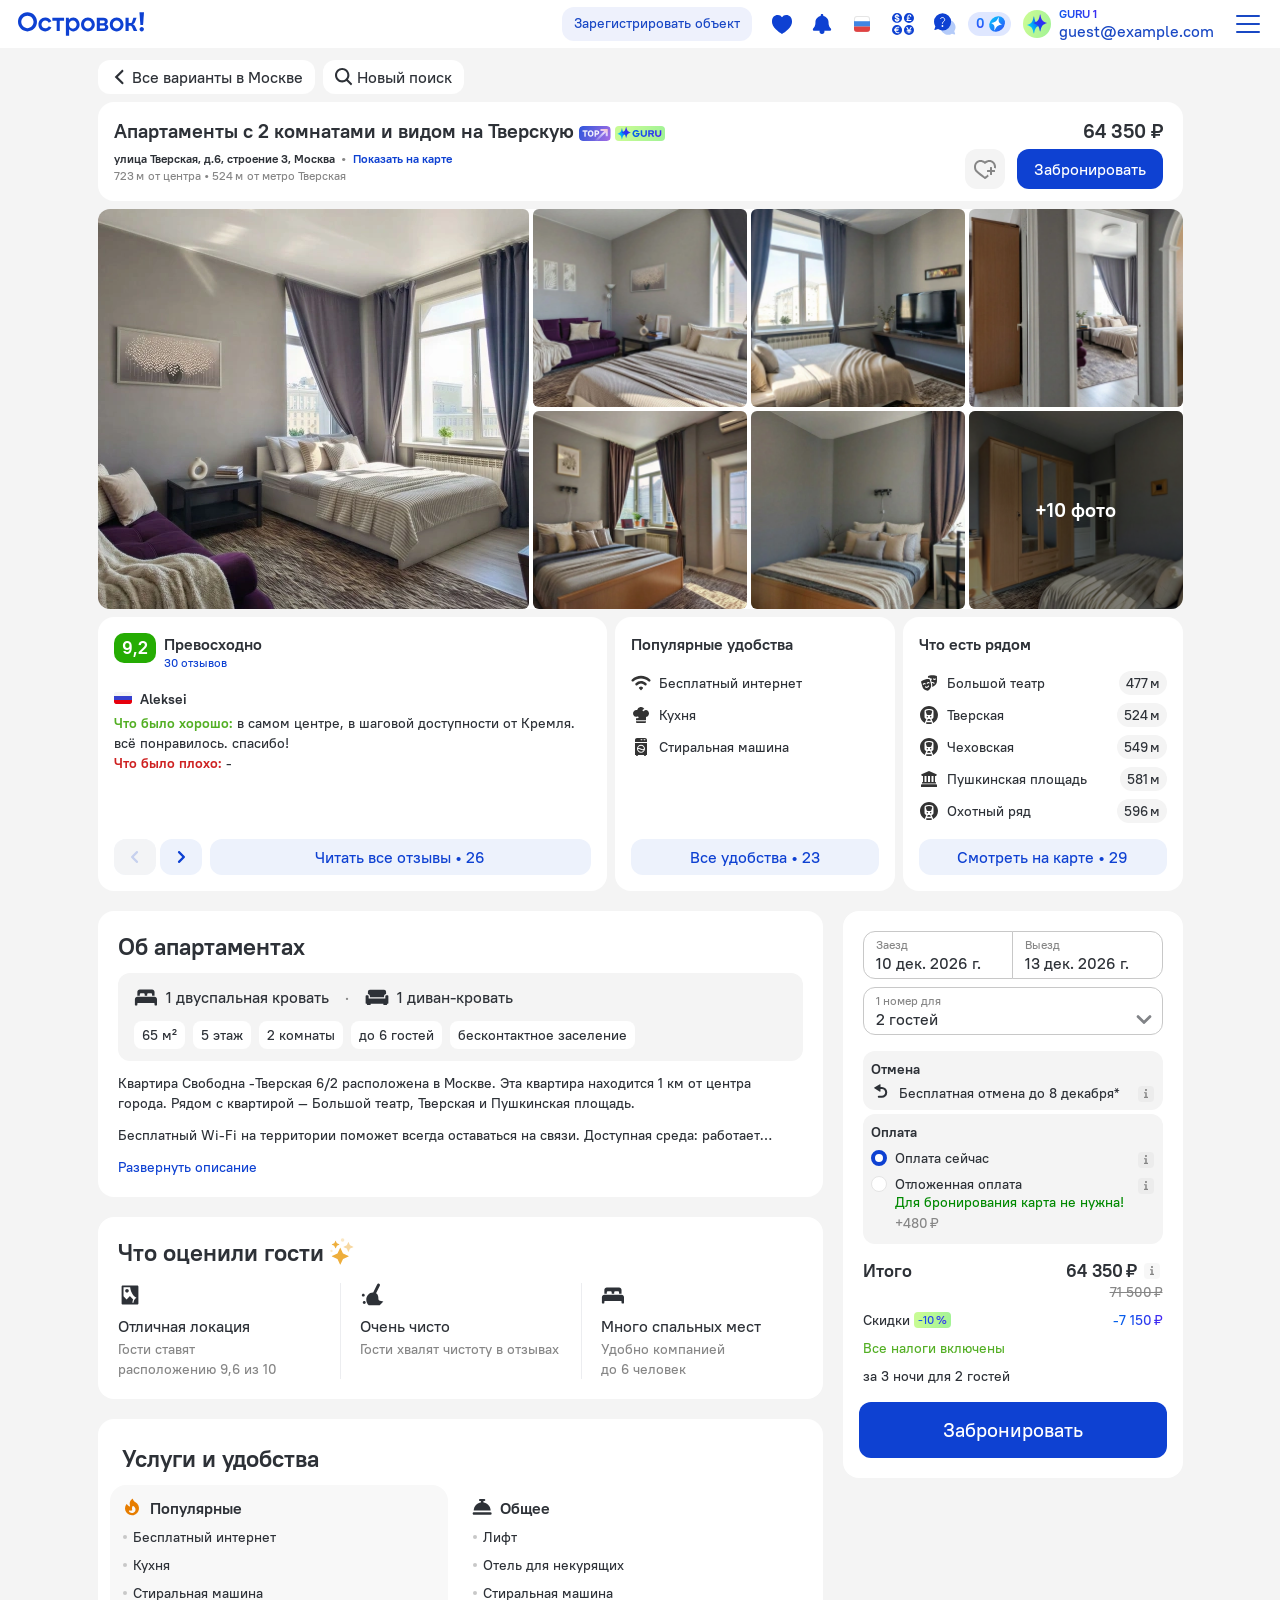
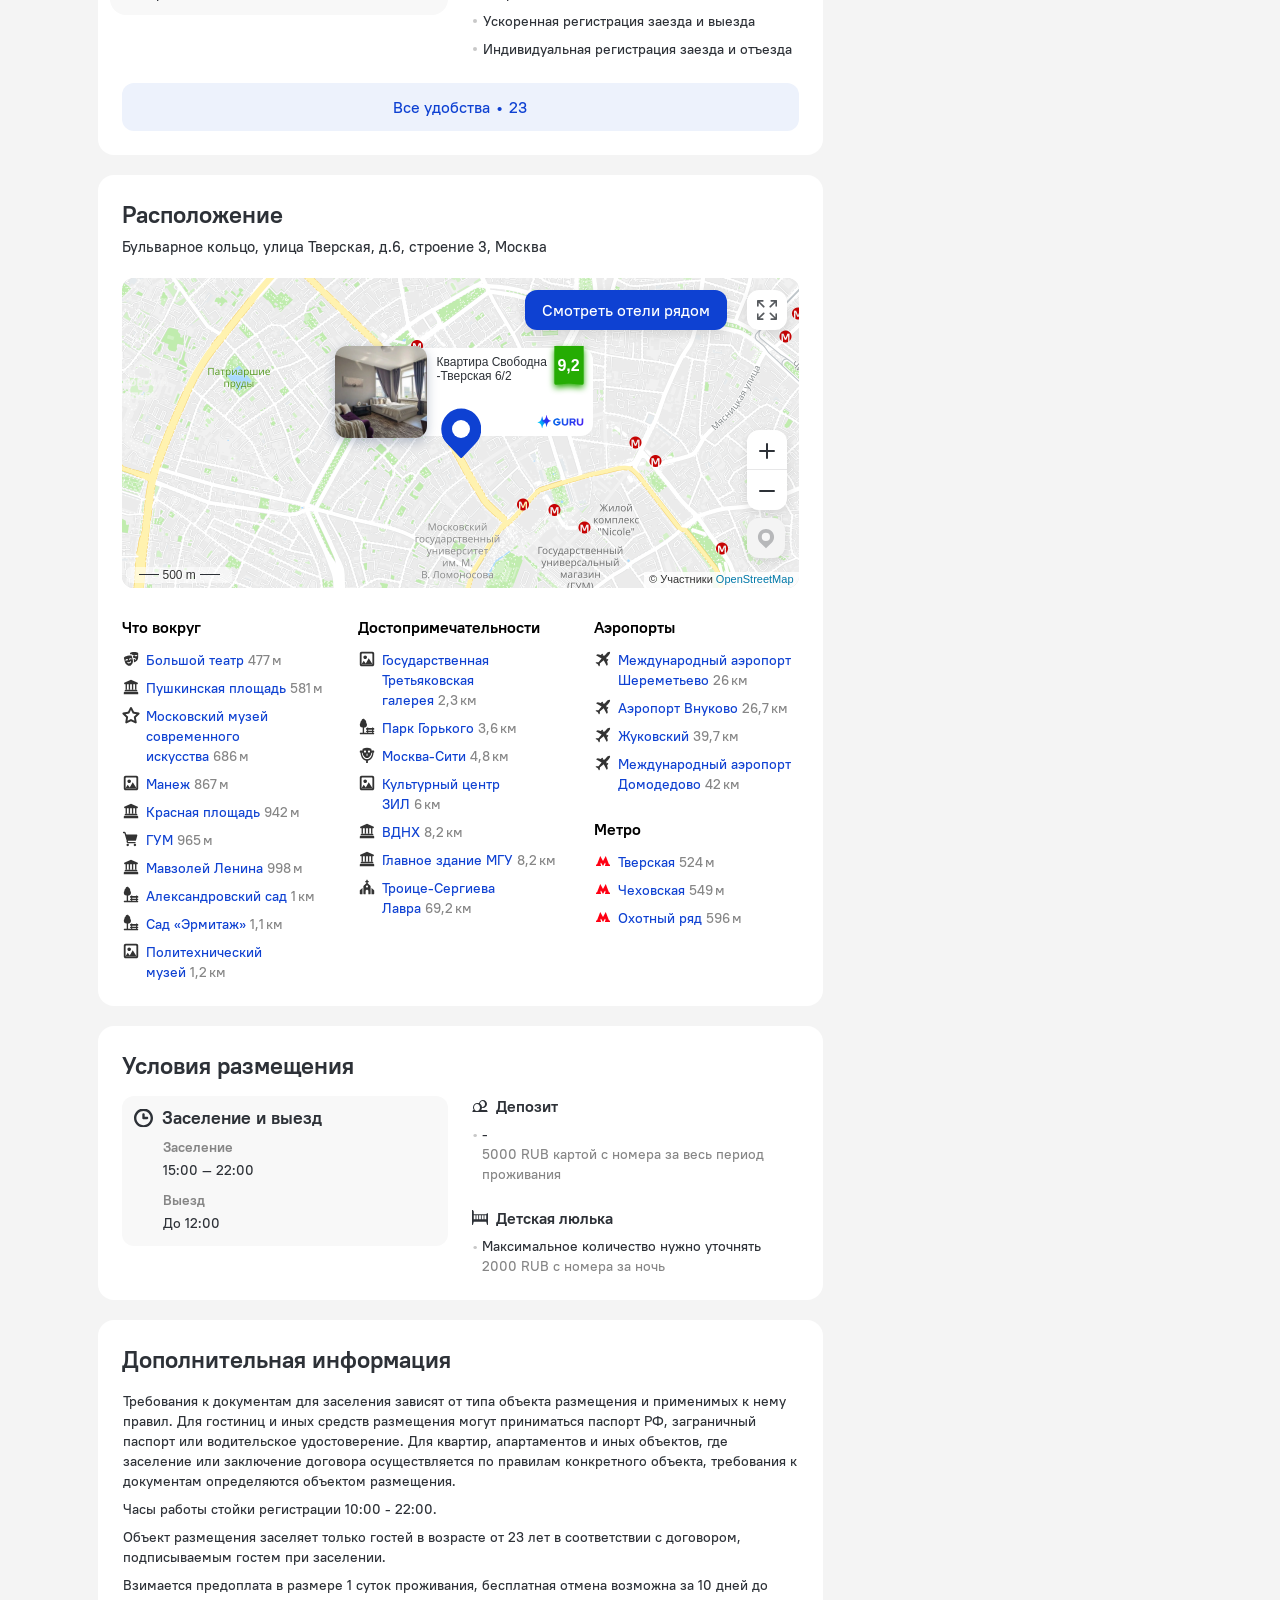
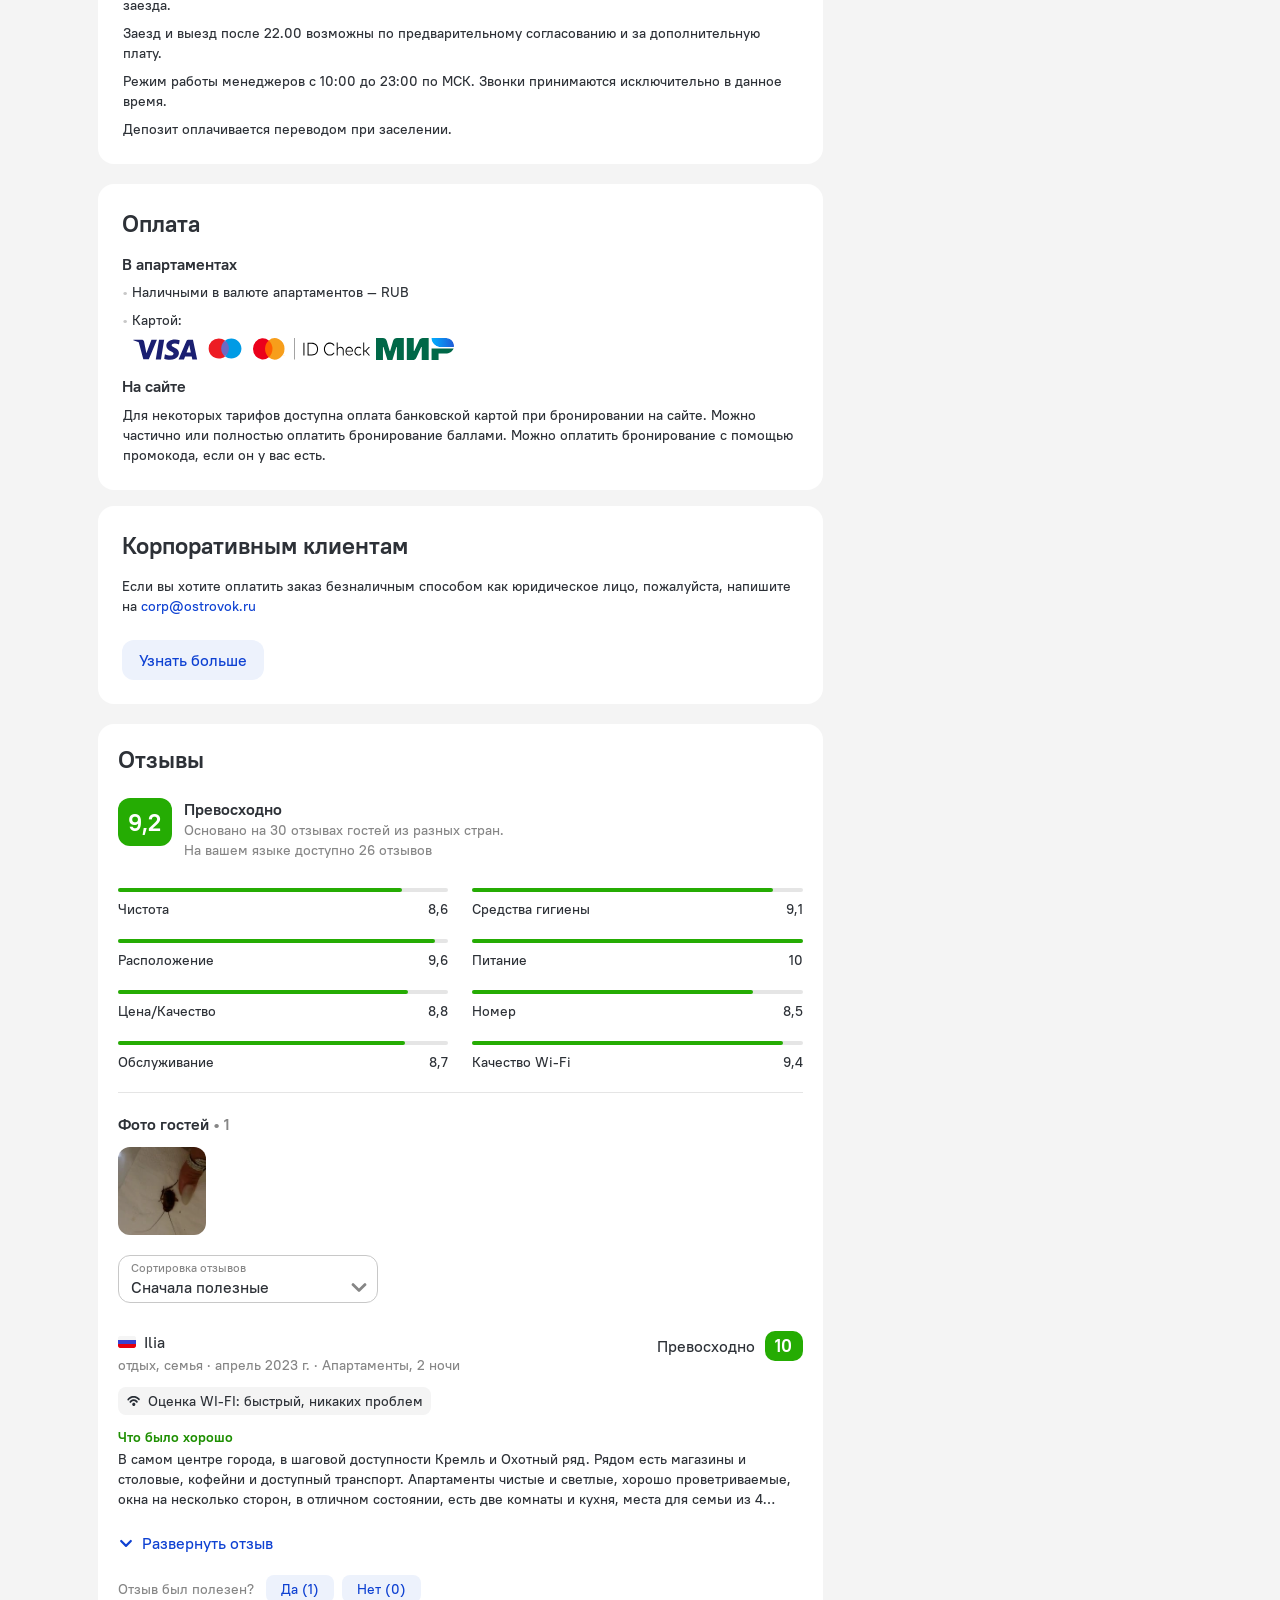
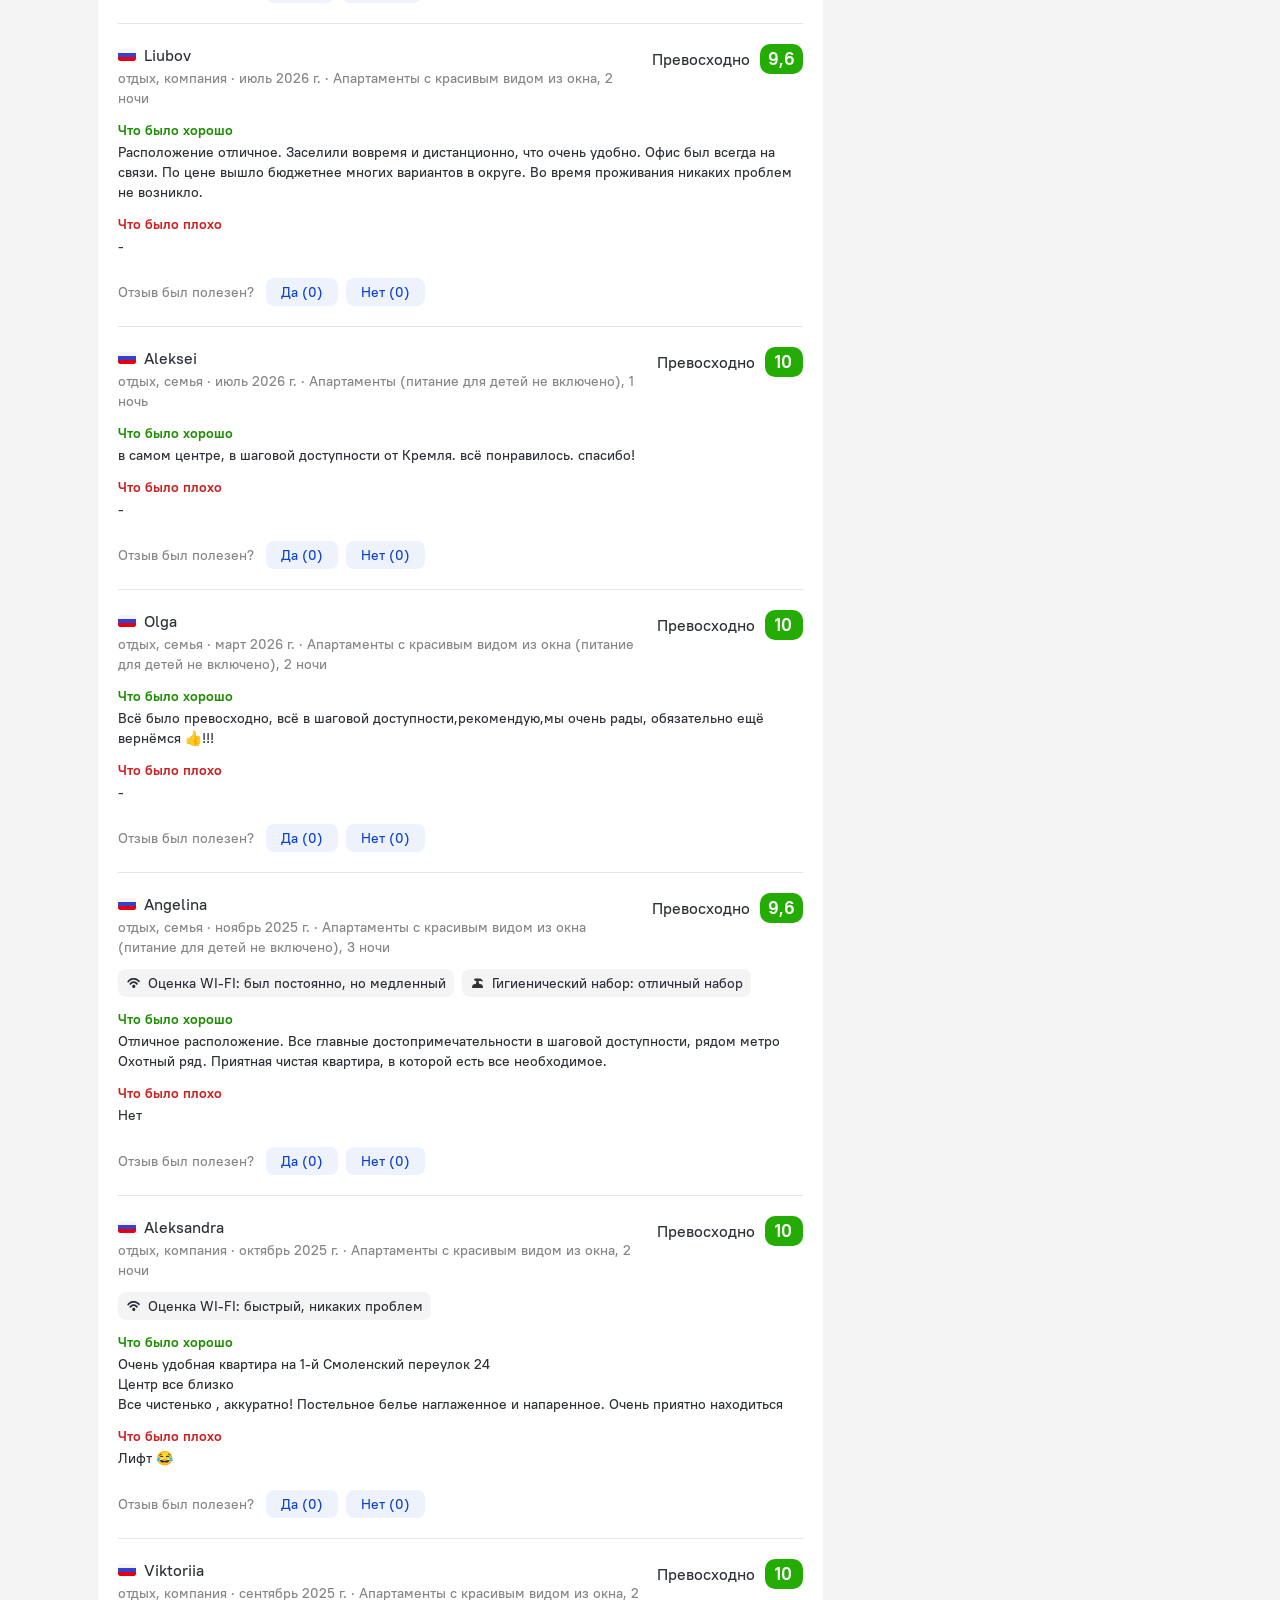
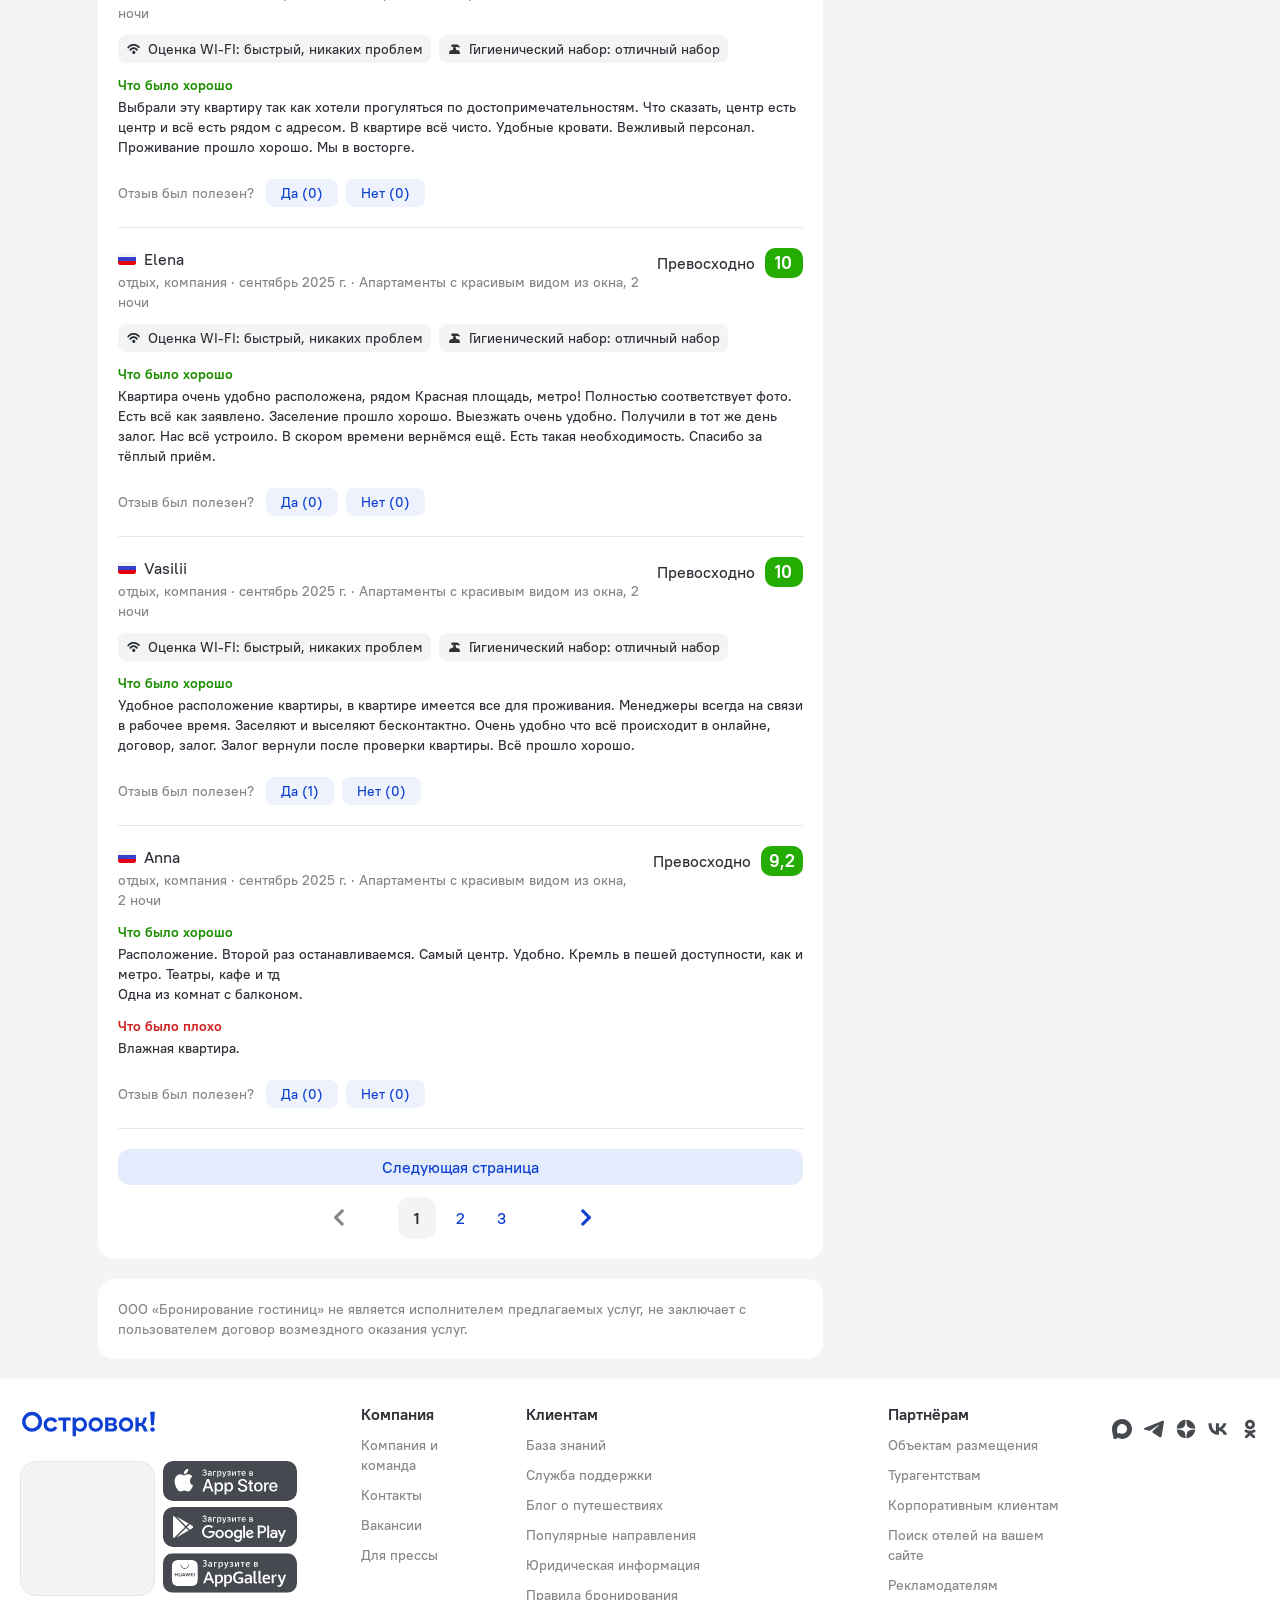
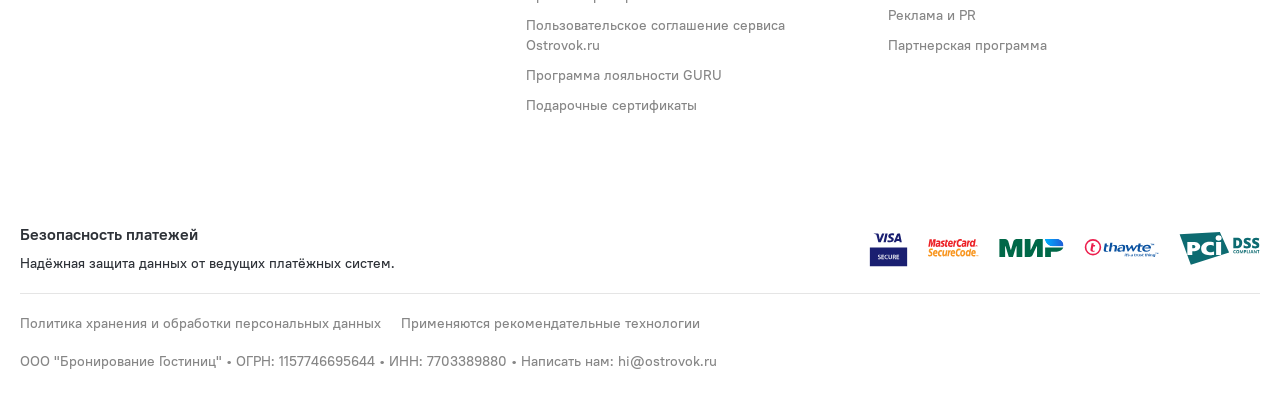
==== desktop.html @ d363bff4 "Apartment page prototype: guests highlights, mobile rate bar and sheet" ====
<!doctype html>
<html data-ab="8" data-hv="d" data-hn="3" data-bn="2" lang="ru" dir="ltr" style="--palette-black: #2d3137; --palette-dark: #868686; --palette-gray: #c8c8c8; --palette-light: #e5e5e5; --palette-ulight: #f4f4f4; --palette-white: #ffffff; --palette-disabled: #afafaf; --palette-main: #0E41D2; --palette-sec: #E3EBFD; --border: #e5e5e5; --disabled-overlay: rgba(246, 246, 246, 0.8); --disabled-filter: grayscale(0.5) opacity(0.4); --header-bg: #ffffff; --header-bg-secondary: #f4f4f4; --header-logo-main-max-height: 40px; --header-logo-partner-max-height: 40px; --header-main: #0E41D2; --header-secondary: rgb(180, 203, 249); --header-typo: rgb(25, 72, 196); --header-menu-typo: #868686; --header-menu-typo-secondary: #868686; --header-active: #2d3137; --header-height: 48px; --header-height-secondary: 48px; --colored-primary-bg: #0E41D2; --colored-primary-typo: #ffffff; --colored-primary-hover-bg: rgb(6, 54, 200); --colored-primary-active-bg: rgb(0, 23, 176); --colored-secondary-bg: #E3EBFD; --colored-secondary-typo: rgb(14, 65, 210); --colored-secondary-hover-bg: rgb(224, 232, 250); --colored-secondary-active-bg: rgb(220, 228, 246); --button-primary-bg: #0E41D2; --button-primary-typo: #ffffff; --button-primary-hover-bg: rgb(6, 54, 200); --button-primary-active-bg: rgb(0, 23, 176); --button-secondary-bg: #E3EBFD; --button-secondary-typo: rgb(14, 65, 210); --button-secondary-hover-bg: rgb(224, 232, 250); --button-secondary-active-bg: rgb(220, 228, 246); --button-danger-bg: rgb(206, 33, 33); --button-danger-typo: #ffffff; --button-danger-hover-bg: rgb(189, 53, 44); --button-danger-active-bg: rgb(165, 32, 24); --button-outline-border: #0E41D2; --button-outline-typo: #0E41D2; --button-outline-hover-border: rgb(6, 54, 200); --button-outline-active-border: rgb(0, 23, 176); --multibutton-border: #e5e5e5; --multibutton-on-bg: #ffffff; --multibutton-on-typo: #0E41D2; --multibutton-off-bg: #f4f4f4; --multibutton-off-typo: #868686; --field-bg: #ffffff; --field-typo: #2d3137; --field-placeholder: #afafaf; --field-label: #2d3137; --field-border: #e5e5e5; --field-hover-border: rgb(6, 54, 200); --field-active-border: rgb(0, 23, 176); --dropdown-selected-bg: rgba(14, 65, 210, 0.09999999999999998); --selected-bg: rgba(14, 65, 210, 0.09999999999999998); --box-border: #e5e5e5; --box-bg: #ffffff; --box-hover-border: rgb(6, 54, 200); --box-active-bg: rgba(14, 65, 210, 0.4); --box-on-bg: #0E41D2; --box-on-typo: #ffffff; --box-on-hover-bg: rgb(6, 54, 200); --calendar-holiday-color-edge: #ffddbb; --calendar-holiday-color: #be0000; --link: #0E41D2; --link-hover: rgb(0, 23, 176); --link-active: rgb(0, 0, 158); --link-alt: rgb(146, 188, 255); --link-alt-hover: rgb(188, 221, 255); --link-alt-active: rgb(215, 237, 255); --text: #2d3137; --text-secondary: #868686; --text-alt: #ffffff; --block-bg: #ffffff; --block-bg-secondary: #f4f4f4; --block-bg-alt: #2d3137; --shadow: rgba(45, 49, 55, 0.3); --alert: #ce2121; --alert-bg: rgb(252, 234, 234); --alert-alt: rgb(234, 165, 165); --alert-outline: rgba(206, 33, 33, 0.4); --success: #53af24; --success-bg: rgb(220, 239, 211); --success-alt: rgb(186, 223, 168); --warning: #e77c00; --warning-bg: rgb(246, 228, 206); --warning-alt: rgb(255, 173, 78); --highlight-bg: #fff8e6; --focus-outline: rgba(14, 65, 210, 0.4); --logo-bg: transparent; --brand-typo-like: #0E41D2; --fidelity-dreams: #ff6464; --fidelity-guru-points-main: #fb3e7f; --fidelity-guru-points-secondary: #ff872c; --fidelity-guru-points-bg: #fff5f9; --fidelity-segment-black: rgb(70,74,80); --fidelity-segment-gold: rgb(255,201,55); --fidelity-segment-platinum: rgb(214,205,192); --fidelity-segment-silver: rgb(179,198,216); --social-facebook-color: #1382ff; --social-telegram-color: #23a2e3; --social-viber-color: #675bac; --social-apple-color: #2d3137; --z-index-start: 1; --z-index-tip: 2; --z-index-popup: 12; --z-index-popup-important: 22; --z-index-cookie-banner: 32; --p-primary: #0E41D2; --p-primary-hover: rgb(6, 54, 200); --p-primary-active: rgb(0, 23, 176); --p-brand: #0E41D2; --p-brand-hover: rgb(6, 54, 200); --p-brand-active: rgb(0, 23, 176); --p-secondary: rgb(237, 242, 252); --p-secondary-hover: rgb(234, 239, 249); --p-secondary-active: rgb(230, 235, 245); --p-focus: rgba(14, 65, 210, 0.4); --p-highlight: rgb(238, 249, 255); --p-disabled-cover: rgba(246, 246, 246, 0.8); --p-disabled-inv-cover: rgba(0, 0, 0, 0.6); --p-link: #0E41D2; --p-link-hover: rgb(42, 99, 245); --p-link-inv: rgb(146, 188, 255); --p-link-inv-hover: rgb(188, 221, 255); --p-neutral-100-04: rgba(0,0,0,0.04); --p-neutral-100-46: rgba(0,0,0,0.46); --p-neutral-100-90: rgba(0,0,0,0.90); --p-neutral-80: #2D3137; --p-neutral-50: #868686; --p-neutral-20: #C8C8C8; --p-neutral-10: #E5E5E5; --p-neutral-05: #F4F4F4; --p-neutral-03: #F8F8F8; --p-neutral-0: #FFFFFF; --p-neutral-0-12: rgba(0,0,0,0.12); --p-neutral-0-90: rgba(0,0,0,0.90); --p-alert: #CE2121; --p-alert-hover: #BA0505; --p-alert-bg: #FAE9E9; --p-warning: #E77D00; --p-warning-bg: #FAE5CC; --p-success: #53AF24; --p-success-bg: #DDEFD3; --t-radius-2xs: 4px; --t-radius-xs: 6px; --t-radius-sm: 8px; --t-radius-md: 12px; --t-radius-lg: 20px; --t-compsize-2xs: 32px; --t-compsize-xs: 36px; --t-compsize-sm: 40px; --t-compsize-md: 48px; --t-compsize-lg: 56px; --t-compsize-xl: 60px; --t-spacing-2xs: 2px; --t-spacing-xs: 4px; --t-spacing-sm: 8px; --t-spacing-md: 12px; --t-spacing-lg: 16px; --t-spacing-xl: 20px; --t-spacing-2xl: 24px; --t-fontsize-xs: 12px; --t-fontsize-sm: 14px; --t-fontsize-md: 16px; --t-fontsize-lg: 20px; --t-iconsize-xs: 14px; --t-iconsize-sm: 14px; --t-iconsize-md: 16px; --t-iconsize-lg: 20px; --t-button-primary-bg: #0E41D2; --t-button-primary-hover-bg: rgb(6, 54, 200); --t-button-primary-active-bg: rgb(0, 23, 176); --t-button-primary-label: #FFFFFF; --t-button-secondary-bg: rgb(237, 242, 252); --t-button-secondary-hover-bg: rgb(234, 239, 249); --t-button-secondary-active-bg: rgb(230, 235, 245); --t-button-secondary-label: #0E41D2; --t-button-ghost-label: #0E41D2; --t-button-ghost-label-hover: rgb(42, 99, 245); --t-button-alert-bg: #CE2121; --t-button-alert-hover-bg: #BA0505; --t-button-alert-active-bg: #CE2121; --t-button-alert-label: #FFFFFF; --t-button-disabled-cover: rgba(246, 246, 246, 0.8); --t-button-focus: rgba(14, 65, 210, 0.4); --t-button-radius: 12px; --t-button-inv-primary-bg: #FFFFFF; --t-button-inv-primary-hover-bg: rgb(237, 242, 252); --t-button-inv-primary-active-bg: rgb(237, 242, 252); --t-button-inv-primary-label: #0E41D2; --t-button-inv-secondary-bg: rgb(237, 242, 252); --t-button-inv-secondary-hover-bg: rgb(234, 239, 249); --t-button-inv-secondary-active-bg: rgb(230, 235, 245); --t-button-inv-secondary-label: #0E41D2; --t-button-inv-ghost-label: rgb(146, 188, 255); --t-button-inv-ghost-label-hover: rgb(188, 221, 255); --t-textinput-filled-bg: #F4F4F4; --t-textinput-filled-bg-hover: #F8F8F8; --t-textinput-filled-stroke: #F4F4F4; --t-textinput-filled-stroke-hover: #E5E5E5; --t-textinput-outline-bg: #FFFFFF; --t-textinput-outline-stroke: #C8C8C8; --t-textinput-outline-stroke-hover: #868686; --t-textinput-focus: rgba(14, 65, 210, 0.4); --t-textinput-title: #868686; --t-textinput-value: #2D3137; --t-textinput-value-placeholder: #868686; --t-textinput-value-autofill: #C8C8C8; --t-textinput-disabled-cover: rgba(246, 246, 246, 0.8); --t-textinput-stroke-alert: #CE2121; --t-textinput-toggle-typo: #2D3137; --t-textinput-toggle-filled-bg: #E5E5E5; --t-textinput-toggle-outline-bg: #E5E5E5; --t-textinput-toggle-thumb-bg: #FFFFFF; --t-textinput-filled-select-bg: #FFFFFF; --t-textinput-outline-select-bg: #F4F4F4; --t-textinput-outline-select-bg-hover: #FFFFFF; --t-textinput-radius: 12px; --t-textinput-toggle-radius: 8px; --t-textinput-thumb-radius: 6px; --t-textinput-textfield-select-radius: 8px; --t-textarea-filled-bg: #F4F4F4; --t-textarea-filled-bg-hover: #F8F8F8; --t-textarea-filled-stroke: #F4F4F4; --t-textarea-filled-stroke-hover: #E5E5E5; --t-textarea-outline-bg: #FFFFFF; --t-textarea-outline-stroke: #C8C8C8; --t-textarea-outline-stroke-hover: #868686; --t-textarea-focus: rgba(14, 65, 210, 0.4); --t-textarea-title: #868686; --t-textarea-value: #2D3137; --t-textarea-value-placeholder: #868686; --t-textarea-value-autofill: #C8C8C8; --t-textarea-disabled-cover: rgba(246, 246, 246, 0.8); --t-textarea-stroke-alert: #CE2121; --t-textarea-toggle-typo: #2D3137; --t-textarea-toggle-filled-bg: #E5E5E5; --t-textarea-toggle-outline-bg: #E5E5E5; --t-textarea-toggle-thumb-bg: #FFFFFF; --t-textarea-filled-select-bg: #FFFFFF; --t-textarea-outline-select-bg: #F4F4F4; --t-textarea-outline-select-bg-hover: #FFFFFF; --t-textarea-radius: 12px; --t-textarea-toggle-radius: 8px; --t-textarea-thumb-radius: 6px; --t-textarea-select-radius: 8px; --brand-logo: img/37436c9706b3a372.svg;">
<head>
<meta charset="utf-8">
<meta name="viewport" content="width=device-width,initial-scale=1">
<title>Квартира Свободна -Тверская 6/2 — что оценили гости, 3 пункта (десктоп)</title>
<link rel="stylesheet" href="kit/bundles/prod.css">
<link rel="stylesheet" href="kit/bundles/ok-typography.css">
<link rel="stylesheet" href="combined.css?6cf081cd">
<link rel="stylesheet" href="reviews.css?32631583">
<link rel="stylesheet" href="about.css?3de6b694">
<link rel="stylesheet" href="guests.css?9e941f62">
<link rel="stylesheet" href="rate.css?288c168f">
<link rel="icon" href="data:,">
</head>
<body>
<div class="DefaultLayout_layout__dgBJF"><div class="DefaultLayout_top__9vBSh"><div class="DefaultLayout_header__qI7jP"><div><div class="HeaderB2C_main__nv7JA" data-testid="header"><a class="Logo_logo__epKCW Logo_logo_position_first__QUWVr Logo_logo_type_main__Qa5zH external" href="/" data-testid="header-logo-link"><img alt="" src="img/37436c9706b3a372.svg"></a><div class="Widgets_widgets__2JHIW"><a class="ExtranetWidget_root__rqj0C" href="https://extranet.ostrovok.ru/?utm_medium=link&amp;utm_source=ostrovok&amp;utm_campaign=signup&amp;utm_content=header&amp;registration=yes" target="_blank" rel="noreferrer" data-testid="extranet-control"><span class="ExtranetWidget_control__strlA">Зарегистрировать объект</span></a><a href="/sp/favorite/?ref=header-fav-widget-link" target="_blank" data-testid="favorites-control"><div class="PopupControl_root__6gBTn"><div class="PopupControl_icon__njWnD"><svg width="20" height="20" viewbox="0 0 20 20"><path fill="#0E41D2" d="M19.787 9.431C18.699 15.046 10 19.9 10 19.9S1.301 15.045.213 9.43C-.859 3.9 2.296 1.01 5.556 1.01A4.938 4.938 0 0 1 10 3.232a4.938 4.938 0 0 1 4.444-2.222c3.26 0 6.415 2.889 5.343 8.421Z"></path></svg></div></div></a><div class="clickOutside"><div class="FloatingTooltiped_wrapper__VbKT_ Wrapper_tooltip-wrapper__k7tvl"><button class="Wrapper_control__UfBmt" type="button"><div class="PopupControl_root__6gBTn" data-testid="notification-control"><div class="PopupControl_icon__njWnD"><svg width="20" height="20" viewbox="0 0 20 20"><path fill="#0E41D2" d="m18.66 14.354.154.16c.246.259.355.568.353.87a1.297 1.297 0 0 1-1.314 1.283h-5.495a2.5 2.5 0 1 1-4.716 0H2.147c-.782 0-1.31-.625-1.314-1.282a1.237 1.237 0 0 1 .353-.87c.049-.052.1-.105.155-.16.813-.838 2.115-2.178 2.115-6.022 0-3.113 2.23-5.605 5.235-6.216v-.835C8.691.574 9.277 0 10 0s1.309.574 1.309 1.282v.835c3.006.611 5.235 3.103 5.235 6.216 0 3.844 1.302 5.184 2.116 6.021Z"></path></svg></div></div></button></div></div><div class="Widgets_widget-desktopUp___3sVF"><div class="clickOutside"><div class="FloatingTooltiped_wrapper__VbKT_ Wrapper_tooltip-wrapper__k7tvl"><button class="Wrapper_control__UfBmt" type="button"><div class="PopupControl_root__6gBTn" data-testid="language-widget-control"><div class="PopupControl_icon__njWnD"><svg xmlns="http://www.w3.org/2000/svg" xmlns:xlink="http://www.w3.org/1999/xlink" width="16" height="16" viewbox="0 0 16 16"><defs><rect id="prefix__a" width="16" height="16" x="0" y="0" rx="3"></rect></defs><g fill="none" fill-rule="evenodd"><mask id="prefix__b" fill="#fff"><use xlink:href="#prefix__a"></use></mask><use fill="#E5E5E5" xlink:href="#prefix__a"></use><g mask="url(#prefix__b)"><g transform="translate(0 .889)"><rect width="14" height="6.222" x="1" fill="#FFF" rx="2"></rect><path fill="#4086E4" d="M0 4.333H16V9.666H0z"></path><path fill="#E04242" d="M0 9.667H16V15H0z"></path></g></g></g></svg></div></div></button></div></div></div><div class="Widgets_widget-desktopUp___3sVF"><div class="clickOutside"><div class="FloatingTooltiped_wrapper__VbKT_ Wrapper_tooltip-wrapper__k7tvl"><button class="Wrapper_control__UfBmt" type="button"><div class="PopupControl_root__6gBTn" data-testid="currency-control"><div class="PopupControl_icon__njWnD"><svg width="22" height="22" viewbox="0 0 24 24"><path fill="#0E41D2" d="M5.5 13a5.5 5.5 0 1 1 0 11 5.5 5.5 0 0 1 0-11Zm13 0a5.5 5.5 0 1 1 0 11 5.5 5.5 0 0 1 0-11Zm-1.79 2.17h-1.36l1.95 3.56H16v.88h1.95v.62H16v.88h1.95v1.06h1.2v-1.06h1.95v-.88h-1.95v-.62h1.95v-.88h-1.33l1.88-3.56h-1.3l-1.78 3.47-1.86-3.47Zm-8.644-.183h-1.9c-.766 0-1.393.192-1.88.575-.438.345-.735.848-.892 1.509l-.048.226h-.93l-.25.88h1.1v.62h-.85l-.25.88h1.17c.14.78.452 1.36.935 1.74.43.338.977.525 1.64.563l.255.007h1.8v-1.06h-1.8c-.426 0-.771-.093-1.035-.28-.23-.163-.398-.431-.503-.804l-.042-.166h2.13l.25-.88h-2.46v-.62h2.64l.25-.88h-2.81c.1-.46.28-.783.54-.97.223-.16.51-.251.86-.274l.18-.006h1.59l.31-1.06ZM5.5 0a5.5 5.5 0 1 1 0 11 5.5 5.5 0 0 1 0-11Zm13 0a5.5 5.5 0 1 1 0 11 5.5 5.5 0 0 1 0-11ZM6.02 1H4.96v.94c-.34.04-.635.117-.885.23s-.458.253-.625.42a1.636 1.636 0 0 0-.375.575 1.92 1.92 0 0 0-.125.695c0 .327.058.6.175.82.117.22.268.405.455.555.187.15.4.272.64.365.16.062.323.119.489.169l.251.071v2.11c-.273-.073-.473-.212-.6-.415-.106-.17-.176-.403-.213-.7L4.13 6.65H2.85c.047.747.238 1.317.575 1.71.3.35.737.573 1.313.67l.222.03V10h1.06v-.94c.727-.073 1.263-.29 1.61-.65.347-.36.52-.813.52-1.36 0-.353-.063-.647-.19-.88a1.86 1.86 0 0 0-.49-.585c-.2-.157-.427-.28-.68-.37l-.383-.129-.387-.116V3.05c.247.06.425.178.535.355.088.141.151.329.19.562l.025.183h1.28c-.047-.667-.23-1.183-.55-1.55-.284-.326-.706-.536-1.264-.63l-.216-.03V1Zm12.898.717c-.32 0-.611.052-.875.155a1.943 1.943 0 0 0-1.12 1.095 2.126 2.126 0 0 0-.148.66l-.007.18v1.26h-.9v.88h.9v.18c0 .24-.02.445-.06.615-.04.17-.098.315-.175.435-.076.12-.17.225-.28.315-.073.06-.154.118-.244.173l-.14.082v1.06h5.2v-1.06h-3.63a1.5 1.5 0 0 0 .404-.63c.07-.206.11-.47.122-.79l.003-.2v-.18h1.75v-.88h-1.75v-1.26c0-.3.087-.537.26-.71.174-.173.404-.26.69-.26.28 0 .494.087.64.26.126.148.205.38.238.695l.012.165h1.26c-.02-.707-.216-1.257-.59-1.65-.373-.393-.893-.59-1.56-.59ZM6.02 6.14c.253.093.462.207.625.34a.671.671 0 0 1 .245.55.87.87 0 0 1-.21.585c-.14.163-.36.278-.66.345V6.14ZM4.96 3.05v1.62c-.22-.08-.4-.18-.54-.3s-.21-.287-.21-.5c0-.193.06-.363.18-.51a.894.894 0 0 1 .422-.269l.148-.041Z"></path></svg></div></div></button></div></div></div><div class="clickOutside"><div class="FloatingTooltiped_wrapper__VbKT_ Wrapper_tooltip-wrapper__k7tvl"><button class="Wrapper_control__UfBmt" type="button"><div class="PopupControl_root__6gBTn" data-testid="support-control"><div class="PopupControl_icon__njWnD"><svg width="22" height="22" viewbox="0 0 24 24"><defs><mask id="clip"><path fill="#fff" d="M0 0h100v100H0z"></path><path fill="transparent" stroke="#000" d="M9.19 11.743c0-.788.028-1.308.662-1.905 1.049-.989 1.846-1.31 1.795-2.648-.044-1.17-.78-2.02-1.933-2.228-1.167-.211-2.3.312-2.691 1.497"></path><circle cx="9.229" cy="14.17" r="1"></circle></mask></defs><g fill="none" mask="url(#clip)"><path fill="rgb(180, 203, 249)" d="M15.187 7.291a8.252 8.252 0 1 0 4.381 15.247l2.743.915a.571.571 0 0 0 .723-.723l-.907-2.72a8.252 8.252 0 0 0-6.94-12.718z"></path><path fill="#0E41D2" d="M9.338.314a9.324 9.324 0 1 1 0 18.649 9.282 9.282 0 0 1-4.951-1.422l-3.24 1.08a.571.571 0 0 1-.722-.722l1.071-3.214A9.28 9.28 0 0 1 .014 9.639 9.324 9.324 0 0 1 9.338.314z"></path></g></svg></div></div></button></div></div><button class="GuruPointsBadge_badge__UTecZ" type="button"><span class="GuruPoint_text__TMh7y GuruPoint_text_withColor__yGdj4">0</span></button><div class="clickOutside"><div class="FloatingTooltiped_wrapper__VbKT_ Wrapper_tooltip-wrapper__k7tvl"><button class="Wrapper_control__UfBmt" type="button"><div class="PopupControl_root__6gBTn" data-testid="user-widget-control"><div class="PopupControl_icon__njWnD"><div class="Control_guruIcon__y40Ct" data-testid="control-guru-icon"><svg width="22" height="22" fill="none" viewbox="0 0 22 22"><path fill="url(#a)" d="M12.02 12.7c.98 1.26 1.58 3.83 1.88 5.54.04.22.46.22.5 0 .3-1.7.9-4.28 1.89-5.54 1.06-1.38 3.13-2.16 4.31-2.52.2-.05.2-.4 0-.46-1.18-.36-3.25-1.14-4.31-2.52-1-1.26-1.59-3.83-1.89-5.54-.04-.22-.46-.22-.5 0-.3 1.71-.9 4.28-1.88 5.54-1.07 1.38-3.14 2.16-4.32 2.52-.2.05-.2.4 0 .46 1.18.36 3.25 1.14 4.32 2.52Z"></path><path fill="url(#b)" d="M5.72 14.8c.98 1.26 1.58 3.83 1.88 5.54.04.22.46.22.5 0 .3-1.7.9-4.28 1.89-5.54 1.06-1.38 3.13-2.16 4.31-2.52.2-.05.2-.4 0-.46-1.18-.36-3.25-1.14-4.31-2.51-1-1.27-1.58-3.84-1.89-5.55-.04-.22-.46-.22-.5 0-.3 1.71-.9 4.28-1.88 5.55-1.07 1.37-3.14 2.15-4.32 2.5-.2.06-.2.42 0 .47 1.18.36 3.25 1.14 4.32 2.52Z"></path><path fill="#2936F3" d="M9.72 8.93c-.73.37-1.47.62-2.02.79-.2.05-.2.4 0 .46 1.18.36 3.25 1.14 4.32 2.52.09.11.17.24.26.37a13.3 13.3 0 0 1 2.02-.78c.2-.06.2-.41 0-.47-1.18-.36-3.25-1.14-4.31-2.51a4.65 4.65 0 0 1-.27-.38Z"></path><defs><lineargradient id="a" x1="11.75" x2="20.06" y1="17.05" y2="4.61" gradientunits="userSpaceOnUse"><stop stop-color="#0A4FEC"></stop><stop offset="1" stop-color="#471AFA"></stop></lineargradient><lineargradient id="b" x1="14.45" x2="1.26" y1="8.03" y2="14.78" gradientunits="userSpaceOnUse"><stop stop-color="#0A4FEC"></stop><stop offset="1" stop-color="#00E0FF"></stop></lineargradient></defs></svg></div></div><div class="PopupControl_content__P27O6" data-testid="user-widget-control-content"><div class="Control_extra__7Tat1"><div class="Fidelity_fidelity__i_fbz Fidelity_fidelity_type_gurupoints__dwHDe"><span class="Fidelity_guruSegment__uBvoi">GURU 1</span></div></div><div class="Control_username__19emW">guest@example.com</div></div></div></button></div></div><div class="clickOutside"><div class="FloatingTooltiped_wrapper__VbKT_ Wrapper_tooltip-wrapper__k7tvl"><button class="Wrapper_control__UfBmt" type="button"><div class="MenuWidget_container__5olN_" data-testid="menu-widget-control"><div class="MenuWidget_burger__fUOMb"><svg width="24" height="24"><g fill="none" fill-rule="evenodd"><g fill="currentColor" fill-rule="nonzero" transform="translate(0 3)"><rect width="24" height="2" rx="1"></rect><rect width="24" height="2" y="8" rx="1"></rect><rect width="24" height="2" y="16" rx="1"></rect></g></g></svg></div></div></button></div></div></div></div><div class="HeaderB2C_extra__Tf8s_"></div></div></div></div><div class="ApartmentPage_hotel__R_DDL"><div class="HotelBreadcrumbs_root__gHdnC"><a class="Link_link___BpEA HotelBreadcrumbs_item__b7tyf HotelBreadcrumbs_item_arrow__UEKZj" href="/hotel/russia/moscow/?dates=10.12.2026-13.12.2026&amp;guests=2">Все варианты в Москве</a><button class="HotelBreadcrumbs_item__b7tyf HotelBreadcrumbs_item_search__HRH2S" type="button" data-testid="breadcrumbs_search">Новый поиск</button></div></div><div class="ApartmentPage_hotelWrapper__4oFMt"><div class="ApartmentPage_content__aUi21" data-mode="datefull"><div class="ApartmentPage_header__31ggb"><div class="DesktopHeader_root__lx_LQ"><div class="DesktopHeader_header__Zinc3"><div class="DesktopHeader_left__IAe8r"><div><h1 class="DesktopHeader_name__yzFe4">Апартаменты с 2 комнатами и видом на Тверскую <div class="DesktopHeader_nameIcons__njx61"><button type="button" class="FloatingTooltiped_wrapper__VbKT_ FloatingHint_wrapper__VyIWe"><div class="Topstays_root__SpksZ Topstays_root_size_extra_small__oBVPK"></div></button><div class="DesktopHeader_guruIcon__9ibi9"><div class="Label_label__TKeZy Label_label_size_extra_small__MVaTG"></div></div></div></h1></div><div><div class="DesktopHeader_addressContainer__ILmJB"><span class="DesktopHeader_address__EkpLP">улица Тверская, д.6, строение 3, Москва</span><button class="Link_link___BpEA DesktopHeader_address__EkpLP" data-testid="hotel-header-address-map-link" type="button">Показать на карте</button></div><div class="Distances_distances__gyJZ7"><div class="Distances_distance__DlxcB"><span class="Distances_distanceValue__gVlVR">723 м</span><span>от центра</span></div><div class="Distances_distance__DlxcB"><span class="Distances_distanceValue__gVlVR">524 м</span><span>от метро Тверская</span></div></div></div></div><div class="Price_price__hO08h"><p class="Price_priceTitle__OH_8e">64 350 ₽</p><div class="Price_priceContent__yHdW9"><div class="Price_buttonWrapper__KqNQs"><button class="HotelHeaderControl_root__w2mmk" aria-label="favorite-control" type="button"><div class="HotelHeaderControl_content___C_Lw"><div class="FavoriteButton_icon__ad3h1"><svg xmlns="http://www.w3.org/2000/svg" width="22" height="19" fill="none" viewbox="0 0 22 19"><path fill="currentColor" d="M10.952 1.547c2.631-2.01 6.427-2.16 9.018.383 1.075 1.054 1.722 2.465 1.943 3.92a7.603 7.603 0 01-.046 2.557A2.488 2.488 0 0020.5 8H20v-.5c0-.066-.003-.132-.008-.197.02-.382.002-.769-.056-1.152-.166-1.086-.641-2.082-1.366-2.794-1.937-1.899-4.955-1.7-6.917.224a1 1 0 01-1.4 0c-1.951-1.914-4.972-2.097-6.9-.207-.886.87-1.36 2.187-1.353 3.575.006 1.389.493 2.73 1.368 3.625 1.695 1.734 5.26 4.398 7.18 5.833l.44.329c.163-.13.348-.273.557-.436.505-.395 1.156-.904 2.022-1.585l.433-.343v.128c0 .712.297 1.354.775 1.81-.875.688-1.52 1.191-2.015 1.578-.502.392-.852.665-1.134.892a1 1 0 01-1.24.009 72.766 72.766 0 00-.915-.688c-1.868-1.394-5.706-4.259-7.533-6.13-1.3-1.33-1.93-3.2-1.938-5.013-.008-1.813.606-3.69 1.953-5.011 2.575-2.526 6.37-2.405 9-.4z"></path><path fill="currentColor" d="M20.5 10a.5.5 0 01.5.5v1a.5.5 0 01-.5.5H18v2.5a.5.5 0 01-.5.5h-1a.502.502 0 01-.5-.5V12h-2.5a.5.5 0 01-.5-.5v-1a.5.5 0 01.5-.5H16V7.5a.5.5 0 01.5-.5h1a.5.5 0 01.5.5V10h2.5z"></path></svg></div></div></button><button class="Button_button__ozIOl Button_button_size_s__D1713 Price_priceButton__Y2eRt" tabindex="0" data-testid="roomspage-view-price"><div class="Button_content__1ypi3">Забронировать</div></button></div></div></div></div><div class="DesktopHeader_gallery__C04dq"><div class="DesktopGallery_galleryWrapper__wIsrR"><div class="DesktopGallery_gallery__vKrXS"><div role="button" tabindex="0" class="DesktopGallery_galleryImage__eBrmX"><picture class="StorageImage_picture___wpnT StorageImage_picture_loaded__1N1FC"><source srcset="img/d0ab4275b651989f.webp" type="image/webp"><source srcset="img/490b063fc6816f49.jpeg" type="image/jpeg"><img class="DesktopGallery_image__uCmnT" src="img/490b063fc6816f49.jpeg" alt="Квартира Свободна -Тверская 6/2" loading="lazy"></picture></div><div role="button" tabindex="1" class="DesktopGallery_galleryImage__eBrmX"><picture class="StorageImage_picture___wpnT StorageImage_picture_loaded__1N1FC"><source srcset="img/ce1cedd9e1c21fd3.webp" type="image/webp"><source srcset="img/fb381ed9b33cdce6.jpeg" type="image/jpeg"><img class="DesktopGallery_image__uCmnT" src="img/fb381ed9b33cdce6.jpeg" alt="Квартира Свободна -Тверская 6/2" loading="lazy"></picture></div><div role="button" tabindex="2" class="DesktopGallery_galleryImage__eBrmX"><picture class="StorageImage_picture___wpnT StorageImage_picture_loaded__1N1FC"><source srcset="img/1d002ee929885cc9.webp" type="image/webp"><source srcset="img/d67c877d08fd5fb9.jpeg" type="image/jpeg"><img class="DesktopGallery_image__uCmnT" src="img/d67c877d08fd5fb9.jpeg" alt="Квартира Свободна -Тверская 6/2" loading="lazy"></picture></div><div role="button" tabindex="3" class="DesktopGallery_galleryImage__eBrmX"><picture class="StorageImage_picture___wpnT StorageImage_picture_loaded__1N1FC"><source srcset="img/f939d06b910fadd2.webp" type="image/webp"><source srcset="img/d6c60e733bb64947.jpeg" type="image/jpeg"><img class="DesktopGallery_image__uCmnT" src="img/d6c60e733bb64947.jpeg" alt="Квартира Свободна -Тверская 6/2" loading="lazy"></picture></div><div role="button" tabindex="4" class="DesktopGallery_galleryImage__eBrmX"><picture class="StorageImage_picture___wpnT StorageImage_picture_loaded__1N1FC"><source srcset="img/f343b43abc7dae9e.webp" type="image/webp"><source srcset="img/e6fcf73a0aa5a89d.jpeg" type="image/jpeg"><img class="DesktopGallery_image__uCmnT" src="img/e6fcf73a0aa5a89d.jpeg" alt="Квартира Свободна -Тверская 6/2" loading="lazy"></picture></div><div role="button" tabindex="5" class="DesktopGallery_galleryImage__eBrmX"><picture class="StorageImage_picture___wpnT StorageImage_picture_loaded__1N1FC"><source srcset="img/df820bfdc9d457dc.webp" type="image/webp"><source srcset="img/5ba01c9e832a1a3d.jpeg" type="image/jpeg"><img class="DesktopGallery_image__uCmnT" src="img/5ba01c9e832a1a3d.jpeg" alt="Квартира Свободна -Тверская 6/2" loading="lazy"></picture></div><div role="button" tabindex="6" class="DesktopGallery_galleryImage__eBrmX"><picture class="StorageImage_picture___wpnT StorageImage_picture_loaded__1N1FC"><source srcset="img/f409d41be1088755.webp" type="image/webp"><source srcset="img/8658fcf07069c280.jpeg" type="image/jpeg"><img class="DesktopGallery_image__uCmnT" src="img/8658fcf07069c280.jpeg" alt="Квартира Свободна -Тверская 6/2" loading="lazy"></picture><div class="DesktopGallery_more__syuWO"><span>+10 фото</span></div></div></div></div></div><div class="DesktopHeader_perks__a_s2U"><div class="DesktopHeader_headerCard__zQfqP DesktopHeader_headerCard_reviewItem__VPMDP"><div class="Rating_inner__njXmg"><div class="Rating_header__Om49i"><div class="Rating_headerRating__hN27O"><span class="Rating_totalRatingIconAnchor__FtkgH"><div class="Rating_totalRatingIcon__Qo52c"><div class="TotalRating_wrapper__2lzfr TotalRating_wrapper_position_default__wj5av TotalRating_wrapper_size_s__HEVXr" role="button" tabindex="0"><svg class="TotalRating_icon__zlrzb" width="36" height="43" viewbox="0 0 36 43" fill="#25ac03" xmlns="http://www.w3.org/2000/svg"><path d="M0 6C0 2.68629 2.68629 0 6 0H30C33.3137 0 36 2.68629 36 6V40.9745C36 42.4084 34.5356 43.3764 33.2164 42.8146L18.7836 36.6684C18.283 36.4552 17.717 36.4552 17.2164 36.6684L2.7836 42.8146C1.46439 43.3764 0 42.4084 0 40.9745V6Z"></path></svg><span class="TotalRating_content__k5u6S">9,2</span></div></div></span><div><p class="Rating_totalRating__HLMrQ">Превосходно</p><div class="Rating_countInfo__3RX8I"><span class="Rating_totalReviews__4UG9_" data-testid="rating-total-reviews">30 отзывов</span></div></div></div></div><div class="ReviewSnippet_reviewsWrapper__2XhTV"><div style="overflow-x:hidden" class="ReviewSnippet_slideWrapper__OqwkV"><div style="flex-direction: row; transition: all; direction: ltr; display: flex; will-change: transform; transform: translate(0%, 0px);" class="react-swipeable-view-container"><div style="width:100%;-webkit-flex-shrink:0;flex-shrink:0;overflow:auto" class="ReviewSnippet_slide__yb_on" aria-hidden="false" data-swipeable="true"><div class="ReviewSnippet_review__npxTk"><div class="ReviewSnippet_authorWrapper__9chUU"><span class="ReviewSnippet_authorFlag__XmG6D"><div class="Flag_flag__uQi54 Flag_flag_ru__v_lHW"></div></span><span class="ReviewSnippet_author__saf7n">Aleksei</span></div><p class="ReviewSnippet_reviewText__SvIfB"><span class="ReviewSnippet_reviewTitle__unuVE ReviewSnippet_reviewTitle_plus__jLPyy">Что было хорошо</span><span>в самом центре, в шаговой доступности от Кремля. всё понравилось. спасибо!</span></p><p class="ReviewSnippet_reviewText__SvIfB"><span class="ReviewSnippet_reviewTitle__unuVE ReviewSnippet_reviewTitle_minus__0G6Pc">Что было плохо</span><span>-</span></p></div></div><div class="ReviewSnippet_slide__yb_on" aria-hidden="true" data-swipeable="true" style="width: 100%; flex-shrink: 0; overflow: auto;"><div class="ReviewSnippet_review__npxTk"><div class="ReviewSnippet_authorWrapper__9chUU"><span class="ReviewSnippet_authorFlag__XmG6D"><div class="Flag_flag__uQi54 Flag_flag_ru__v_lHW"></div></span><span class="ReviewSnippet_author__saf7n">Olga</span></div><p class="ReviewSnippet_reviewText__SvIfB"><span class="ReviewSnippet_reviewTitle__unuVE ReviewSnippet_reviewTitle_plus__jLPyy">Что было хорошо</span><span>Всё было превосходно, всё в шаговой доступности,рекомендую,мы очень рады, обязательно ещё вернёмся 👍!!!</span></p><p class="ReviewSnippet_reviewText__SvIfB"><span class="ReviewSnippet_reviewTitle__unuVE ReviewSnippet_reviewTitle_minus__0G6Pc">Что было плохо</span><span>-</span></p></div></div><div class="ReviewSnippet_slide__yb_on" aria-hidden="true" data-swipeable="true" style="width: 100%; flex-shrink: 0; overflow: auto;"><div class="ReviewSnippet_review__npxTk"><div class="ReviewSnippet_authorWrapper__9chUU"><span class="ReviewSnippet_authorFlag__XmG6D"><div class="Flag_flag__uQi54 Flag_flag_ru__v_lHW"></div></span><span class="ReviewSnippet_author__saf7n">Aleksandra</span></div><p class="ReviewSnippet_reviewText__SvIfB"><span class="ReviewSnippet_reviewTitle__unuVE ReviewSnippet_reviewTitle_plus__jLPyy">Что было хорошо</span><span>Очень удобная квартира на 1-й Смоленский переулок 24 
Центр все близко 
Все чистенько , аккуратно! Постельное белье наглаженное и напаренное. Очень приятно находиться</span></p><p class="ReviewSnippet_reviewText__SvIfB"><span class="ReviewSnippet_reviewTitle__unuVE ReviewSnippet_reviewTitle_minus__0G6Pc">Что было плохо</span><span>Лифт 😂</span></p></div></div><div class="ReviewSnippet_slide__yb_on" aria-hidden="true" data-swipeable="true" style="width: 100%; flex-shrink: 0; overflow: auto;"><div class="ReviewSnippet_review__npxTk"><div class="ReviewSnippet_authorWrapper__9chUU"><span class="ReviewSnippet_authorFlag__XmG6D"><div class="Flag_flag__uQi54 Flag_flag_ru__v_lHW"></div></span><span class="ReviewSnippet_author__saf7n">Viktoriia</span></div><p class="ReviewSnippet_reviewText__SvIfB"><span class="ReviewSnippet_reviewTitle__unuVE ReviewSnippet_reviewTitle_plus__jLPyy">Что было хорошо</span><span>Выбрали эту квартиру так как хотели прогуляться по достопримечательностям. Что сказать, центр есть центр и всё есть рядом с адресом. В квартире всё чисто. Удобные кровати. Вежливый персонал. Проживание прошло хорошо. Мы в восторге.</span></p></div></div><div class="ReviewSnippet_slide__yb_on" aria-hidden="true" data-swipeable="true" style="width: 100%; flex-shrink: 0; overflow: auto;"><div class="ReviewSnippet_review__npxTk"><div class="ReviewSnippet_authorWrapper__9chUU"><span class="ReviewSnippet_authorFlag__XmG6D"><div class="Flag_flag__uQi54 Flag_flag_ru__v_lHW"></div></span><span class="ReviewSnippet_author__saf7n">Elena</span></div><p class="ReviewSnippet_reviewText__SvIfB"><span class="ReviewSnippet_reviewTitle__unuVE ReviewSnippet_reviewTitle_plus__jLPyy">Что было хорошо</span><span>Квартира очень удобно расположена, рядом Красная площадь, метро! Полностью соответствует фото. Есть всё как заявлено. Заселение прошло хорошо. Выезжать очень удобно. Получили в тот же день залог. Нас всё устроило. В скором времени вернёмся ещё. Есть такая необходимость. Спасибо за тёплый приём.</span></p></div></div></div></div></div><div class="Rating_buttonPanel__is0rH"><div class="Rating_sliderControls__wvWsc"><button class="Button_button__ozIOl Button_button_size_xs__EZYQx Button_button_view_light__O78zo Button_button_disabled__Hp_eZ" tabindex="-1" type="button" aria-disabled="true"><div class="Button_content__1ypi3"><svg width="16" height="16" viewbox="0 0 20 20" fill="currentColor" class="Rating_arrowIcon__GT12P Rating_arrowIcon_left__fGXlo"><path fill-rule="nonzero" d="M10.908 14.623l6.139-6.14c.5-.499.5-1.315 0-1.815l-.172-.174a1.29 1.29 0 0 0-1.817 0L10 11.553l-5.06-5.06a1.288 1.288 0 0 0-1.814 0l-.173.175c-.5.5-.5 1.316 0 1.816l6.14 6.139a1.288 1.288 0 0 0 1.815 0"></path></svg></div></button><button class="Button_button__ozIOl Button_button_size_xs__EZYQx Button_button_view_light__O78zo" tabindex="0"><div class="Button_content__1ypi3"><svg width="16" height="16" viewbox="0 0 20 20" fill="currentColor" class="Rating_arrowIcon__GT12P Rating_arrowIcon_right__X2U5E"><path fill-rule="nonzero" d="M10.908 14.623l6.139-6.14c.5-.499.5-1.315 0-1.815l-.172-.174a1.29 1.29 0 0 0-1.817 0L10 11.553l-5.06-5.06a1.288 1.288 0 0 0-1.814 0l-.173.175c-.5.5-.5 1.316 0 1.816l6.14 6.139a1.288 1.288 0 0 0 1.815 0"></path></svg></div></button></div><span class="Rating_anchorToReviews__d4I5g"><button class="Button_button__ozIOl Button_button_size_xs__EZYQx Button_button_view_light__O78zo Button_button_wide__NgMAA Rating_button___7qeQ" tabindex="0" data-testid="rating-anchor-to-reviews"><div class="Button_content__1ypi3">Читать все отзывы • 26</div></button></span></div></div></div><div class="DesktopHeader_headerCard__zQfqP DesktopHeader_headerCard_amenities__cq1wC DesktopHeader_headerCard_perksItem__GTLi0"><p>Популярные удобства</p><ul class="Amenities_list__rx9eR"><li class="Amenities_amenity__DkCa6 Amenities_amenity_HAS_INTERNET__6fOD6">Бесплатный интернет</li><li class="Amenities_amenity__DkCa6 Amenities_amenity_KITCHEN__xmuOZ">Кухня</li><li class="Amenities_amenity__DkCa6 Amenities_amenity_HAS_WASHER__0GkK3">Стиральная машина</li></ul><span class=""><button class="Button_button__ozIOl Button_button_size_xs__EZYQx Button_button_view_light__O78zo Button_button_wide__NgMAA" tabindex="0"><div class="Button_content__1ypi3">Все удобства • 23</div></button></span></div><div class="DesktopHeader_headerCard__zQfqP DesktopHeader_headerCard_perksItem__GTLi0"><p>Что есть рядом</p><ul class="Pois_list__UQh8n"><li class="Pois_poi__U07Ve Pois_poi_THEATER__nuEOO"><span class="Pois_poiName__pShlW">Большой театр</span><span class="Pois_distance__cqFzq">477 м</span></li><li class="Pois_poi__U07Ve Pois_poi_SUBWAY__kUaf0"><span class="Pois_poiName__pShlW">Тверская</span><span class="Pois_distance__cqFzq">524 м</span></li><li class="Pois_poi__U07Ve Pois_poi_SUBWAY__kUaf0"><span class="Pois_poiName__pShlW">Чеховская</span><span class="Pois_distance__cqFzq">549 м</span></li><li class="Pois_poi__U07Ve Pois_poi_HISTORICAL_POI__GpWe7"><span class="Pois_poiName__pShlW">Пушкинская площадь</span><span class="Pois_distance__cqFzq">581 м</span></li><li class="Pois_poi__U07Ve Pois_poi_SUBWAY__kUaf0"><span class="Pois_poiName__pShlW">Охотный ряд</span><span class="Pois_distance__cqFzq">596 м</span></li></ul><span class=""><button class="Button_button__ozIOl Button_button_size_xs__EZYQx Button_button_view_light__O78zo Button_button_wide__NgMAA" tabindex="0"><div class="Button_content__1ypi3">Смотреть на карте • 29</div></button></span></div></div></div></div><div class="ApartmentPage_dates__QbZ_5"><div class="Dates_container__bcR_H"><div class="Dates_titleContainer__Z_j_e"><h2>Ваш поиск</h2><button class="Button_button__ozIOl Button_button_size_xxs__guOor Button_button_view_light__O78zo" tabindex="0"><div class="Button_content__1ypi3">Изменить</div></button></div><div class="Dates_datesContainer__rIReJ"><div class="Dates_datesContent__jkheW"><div><p class="Dates_dateTitle__4YVmf">Заезд</p><div class="Dates_dateAndTime__Ss_e1"><button class="Link_link___BpEA Dates_date__y_h0V" type="button">10 дек 2026, чт</button><p class="Dates_time__kBLen">с 15:00 до 22:00</p></div></div><div><p class="Dates_dateTitle__4YVmf">Выезд</p><div class="Dates_dateAndTime__Ss_e1"><button class="Link_link___BpEA Dates_date__y_h0V" type="button">13 дек 2026, вс</button><p class="Dates_time__kBLen"> до 12:00</p></div></div></div><button class="Button_button__ozIOl Button_button_size_xs__EZYQx Button_button_view_light__O78zo Dates_changeDatesButton__El5y9" tabindex="0"><div class="Button_content__1ypi3">Изменить</div></button></div></div></div><div class="ApartmentPage_availability__ezZS_"><div class="AvailabilityContainer_root__HapR5"><div class="Header_root__jp1w7"><h3 class="CardTitle_cardTitle__sfh2R">Доступные варианты</h3><p class="Header_description__78bL7">На 3 ночи, для 2 взрослых</p></div><div class="ok-avail-rate"><div class="Rates_wrapper__i7L5b"><div class="Rates_container__D4Giq"><div class="Displays_displays__O8QG5"><div class="Displays_overlay__wEeWQ"><div class="Displays_item__BIkie"></div></div><table class="Rates_table__ISkJX"><tbody><tr class="Rates_row__Wrvdn"><td class="Rates_cell__JCoMV Rates_cell_bed__OGqEs"><div class="Bed_wrapper__LAR3J"><div class="Bed_singleBed__PWSlq Bed_singleBed_icon_double__f1l5u Bed_singleBed_multilines__eKRnb">1 двуспальная кровать</div><button type="button" class="FloatingHint_wrapper__VyIWe Bed_hint__WJ9hs"><svg class="HintIcon_root__2xZ6h HintIcon_root_theme_default__dMjQO" fill="none" height="22" viewbox="0 0 22 22" width="22"><rect x="3" y="3" width="16" height="16" rx="4"></rect><path d="M11 6c-.555 0-1.004.459-1.004 1.025 0 .566.45 1.025 1.004 1.025.555 0 1.005-.46 1.005-1.025C12.005 6.459 11.555 6 11 6ZM10.265 13.831H9V15h4v-1.169h-1.265V9.155H9v1.17h1.265v3.506Z"></path></svg></button></div><div class="Bed_wrapper__LAR3J"><div class="Bed_singleBed__PWSlq Bed_singleBed_icon_sofa_bed__O8C5A Bed_singleBed_multilines__eKRnb">1 диван-кровать</div><button type="button" class="FloatingHint_wrapper__VyIWe Bed_hint__WJ9hs"><svg class="HintIcon_root__2xZ6h HintIcon_root_theme_default__dMjQO" fill="none" height="22" viewbox="0 0 22 22" width="22"><rect x="3" y="3" width="16" height="16" rx="4"></rect><path d="M11 6c-.555 0-1.004.459-1.004 1.025 0 .566.45 1.025 1.004 1.025.555 0 1.005-.46 1.005-1.025C12.005 6.459 11.555 6 11 6ZM10.265 13.831H9V15h4v-1.169h-1.265V9.155H9v1.17h1.265v3.506Z"></path></svg></button></div></td></tr><tr class="Rates_row__Wrvdn"><td class="Rates_cell__JCoMV Rates_cell_valueAdd___v1kU"><div class="ValueAdd_wrapper__62DB2"><div class="ValueAdd_inner__Zz3Fv ValueAdd_inner_type_meal__6SHy1"><div class="ValueAdd_textWrapper__ywuMn"><p class="ValueAdd_title__OSIGZ">Питание не включено</p></div></div><button type="button" class="FloatingHint_wrapper__VyIWe ValueAdd_hint__IyrP1"><svg class="HintIcon_root__2xZ6h HintIcon_root_theme_default__dMjQO" fill="none" height="22" viewbox="0 0 22 22" width="22"><rect x="3" y="3" width="16" height="16" rx="4"></rect><path d="M11 6c-.555 0-1.004.459-1.004 1.025 0 .566.45 1.025 1.004 1.025.555 0 1.005-.46 1.005-1.025C12.005 6.459 11.555 6 11 6ZM10.265 13.831H9V15h4v-1.169h-1.265V9.155H9v1.17h1.265v3.506Z"></path></svg></button></div></td></tr><tr class="Rates_row__Wrvdn"><td class="Rates_cell__JCoMV Rates_cell_valueAdd___v1kU"><div class="ValueAdd_wrapper__62DB2"><div class="ValueAdd_inner__Zz3Fv ValueAdd_inner_isFeature__w_X9O ValueAdd_inner_type_cancellation__ggLLB"><div class="ValueAdd_textWrapper__ywuMn"><p class="ValueAdd_title__OSIGZ ValueAdd_title_isFeature__NtaAz">Бесплатная отмена до 8 декабря*</p></div></div><button type="button" class="FloatingHint_wrapper__VyIWe ValueAdd_hint__IyrP1"><svg class="HintIcon_root__2xZ6h HintIcon_root_theme_default__dMjQO" fill="none" height="22" viewbox="0 0 22 22" width="22"><rect x="3" y="3" width="16" height="16" rx="4"></rect><path d="M11 6c-.555 0-1.004.459-1.004 1.025 0 .566.45 1.025 1.004 1.025.555 0 1.005-.46 1.005-1.025C12.005 6.459 11.555 6 11 6ZM10.265 13.831H9V15h4v-1.169h-1.265V9.155H9v1.17h1.265v3.506Z"></path></svg></button></div></td></tr><tr class="Rates_row__Wrvdn"><td class="Rates_cell__JCoMV Rates_cell_valueAdd___v1kU"><div class="ValueAdd_wrapper__62DB2"><div class="ValueAdd_inner__Zz3Fv ValueAdd_inner_type_payment__SP3uV"><div class="ValueAdd_textWrapper__ywuMn"><p class="ValueAdd_title__OSIGZ ValueAdd_title_type_payment__ImWan">Оплата сейчас</p></div></div><button type="button" class="FloatingHint_wrapper__VyIWe ValueAdd_hint__IyrP1"><svg class="HintIcon_root__2xZ6h HintIcon_root_theme_default__dMjQO" fill="none" height="22" viewbox="0 0 22 22" width="22"><rect x="3" y="3" width="16" height="16" rx="4"></rect><path d="M11 6c-.555 0-1.004.459-1.004 1.025 0 .566.45 1.025 1.004 1.025.555 0 1.005-.46 1.005-1.025C12.005 6.459 11.555 6 11 6ZM10.265 13.831H9V15h4v-1.169h-1.265V9.155H9v1.17h1.265v3.506Z"></path></svg></button></div></td></tr><tr class="Rates_row__Wrvdn"><td class="Rates_cell__JCoMV Rates_cell_price__rc0sW"><div class="Price_root__ldVtl"><div class="Price_wrapper__PE6pF"><div><div class="Price_baseAmount__v5_Xw">64 350 ₽</div></div></div><div class="Price_guestsAndNights__poQmn">за 3 ночи для 2 гостей</div><div class="Price_taxes__p9rD0 Price_taxes_isAllIn__3fa6w">Все налоги включены</div></div></td></tr><tr class="Rates_row__Wrvdn"><td class="Rates_cell__JCoMV Rates_cell_book__AeSn1 Rates_cell_last__PS7zx"><a class="Button_button__ozIOl Button_button_size_s__D1713 Booking_button__F2IAA" tabindex="0" href="/orders/reserve/"><div class="Button_content__1ypi3">Забронировать</div></a></td></tr></tbody></table></div></div><svg width="20" height="24" viewbox="0 0 20 24" class="Rates_controlButtonForward__h4X_r"><path fill="currentColor" fill-rule="evenodd" clip-rule="evenodd" d="M12.48 2.655l-8.87 8.87 8.846 8.844c.586.585.586 1.534 0 2.12-.586.587-1.535.587-2.12 0l-9.9-9.898c-.45-.45-.548-1.11-.308-1.66.073-.182.183-.352.33-.5l9.9-9.9c.585-.584 1.535-.584 2.12 0s.586 1.538 0 2.123z"></path></svg></div>
</div></div></div><div class="ApartmentPage_sidebarWrapper__AvvRj"><div class="ApartmentPage_sidebarWrapperLeftCol__UIXmj ApartmentPage_sidebarWrapperLeftCol_withSidebar__qEG7W"><div class="ApartmentPage_apartRelatedHotels__jlcNN"></div><div class="ApartmentPage_geoblock__2kc18"><div class="GeoBlock_geoBlock__wlzuV"><div class="GeoBlock_title__DOLQ1"><h3 class="CardTitle_cardTitle__sfh2R">Расположение</h3></div><p class="GeoBlock_address__H4o9i">Бульварное кольцо, улица Тверская, д.6, строение 3, Москва</p><div class="Map_wrapper__zrcjm"><div class="leaflet-container leaflet-touch leaflet-retina leaflet-fade-anim leaflet-grab leaflet-touch-drag leaflet-touch-zoom" tabindex="0" style="position: relative;"><div class="leaflet-pane leaflet-map-pane" style="transform: translate3d(0px, 0px, 0px);"><div class="leaflet-pane leaflet-tile-pane"><div class="leaflet-layer " style="z-index: 1; opacity: 1;"><div class="leaflet-tile-container leaflet-zoom-animated" style="z-index: 18; transform: translate3d(0px, 0px, 0px) scale(1);"><img alt="" src="img/6590f7e19384f196.png" class="leaflet-tile leaflet-tile-loaded" style="width: 256px; height: 256px; transform: translate3d(153px, -163px, 0px); opacity: 1;"><img alt="" src="img/f61ef9ca6b3e725a.png" class="leaflet-tile leaflet-tile-loaded" style="width: 256px; height: 256px; transform: translate3d(409px, -163px, 0px); opacity: 1;"><img alt="" src="img/421f0b9caca30608.png" class="leaflet-tile leaflet-tile-loaded" style="width: 256px; height: 256px; transform: translate3d(153px, 93px, 0px); opacity: 1;"><img alt="" src="img/ec23a526738f9f47.png" class="leaflet-tile leaflet-tile-loaded" style="width: 256px; height: 256px; transform: translate3d(409px, 93px, 0px); opacity: 1;"><img alt="" src="img/fa56551659f6a36f.png" class="leaflet-tile leaflet-tile-loaded" style="width: 256px; height: 256px; transform: translate3d(-103px, -163px, 0px); opacity: 1;"><img alt="" src="img/2008d779ab039e93.png" class="leaflet-tile leaflet-tile-loaded" style="width: 256px; height: 256px; transform: translate3d(665px, -163px, 0px); opacity: 1;"><img alt="" src="img/66ef9b9f6b2a50f4.png" class="leaflet-tile leaflet-tile-loaded" style="width: 256px; height: 256px; transform: translate3d(-103px, 93px, 0px); opacity: 1;"><img alt="" src="img/5ae916c1d382258b.png" class="leaflet-tile leaflet-tile-loaded" style="width: 256px; height: 256px; transform: translate3d(665px, 93px, 0px); opacity: 1;"></div></div></div><div class="leaflet-pane leaflet-overlay-pane"></div><div class="leaflet-pane leaflet-shadow-pane"></div><div class="leaflet-pane leaflet-marker-pane"><div class="leaflet-marker-icon leaflet-div-icon leaflet-zoom-animated leaflet-interactive" tabindex="0" role="button" style="margin-left: -20px; margin-top: -25px; width: 40px; height: 50px; transform: translate3d(339px, 155px, 0px); z-index: 175;"><div class="MainMarker_marker__DxBG_">
  <svg xmlns="http://www.w3.org/2000/svg" width="12" height="15" viewbox="0 0 18 22">
    <path stroke="none" d="M15.367 2.663c3.412 3.405 3.522 9.041.247 12.589-.04.043-2.244 2.292-6.614 6.748l-6.432-6.557C-.809 12-.862 6.363 2.448 2.853c.061-.064.123-.128.185-.19 3.558-3.55 9.176-3.55 12.734 0z"></path>
    <circle fill="#ffffff" stroke="none" cx="9" cy="9" r="4"></circle>
    <circle stroke-width="2" cx="9" cy="9" r="1"></circle>
  </svg>
</div></div></div><div class="leaflet-pane leaflet-tooltip-pane"></div><div class="leaflet-pane leaflet-popup-pane"><div class="leaflet-popup  leaflet-zoom-animated" style="opacity: 1; transform: translate3d(339px, 155px, 0px); bottom: -7px; left: -26px;"><div class="leaflet-popup-content-wrapper"><div class="leaflet-popup-content" style="width: 51px;"><div class="HotelCard_hotelCard__8B5Wi HotelCard_hotelCard_main__0rAqy" role="button" tabindex="0"><div class="HotelCard_hotel__3iFDp" role="button" aria-label="expand-button-icon" tabindex="0"><div class="HotelCard_image__AKMPT"><picture class="StorageImage_picture___wpnT StorageImage_picture_loaded__1N1FC"><source srcset="img/c41198f32c9ea80a.webp" type="image/webp"><source srcset="img/775ed26fa59ad686.jpeg" type="image/jpeg"><img alt="Guest rooms" loading="lazy" src="img/775ed26fa59ad686.jpeg"></picture></div><div class="HotelCard_content__sL3bL"><div class="HotelCard_name__prvSR">Квартира Свободна -Тверская 6/2</div><div class="HotelCard_totalRatingIcon__RAUAF"><div class="TotalRating_wrapper__2lzfr TotalRating_wrapper_position_default__wj5av TotalRating_wrapper_size_s__HEVXr" role="button" tabindex="0" style="filter: drop-shadow(rgb(37, 172, 3) 0px 3px 3px);"><svg class="TotalRating_icon__zlrzb" xmlns="http://www.w3.org/2000/svg" width="36" height="56" fill="#25ac03" viewbox="0 0 46 60"><path d="M3 0h40v50.79a2 2 0 01-2.2 1.99l-17.6-1.763a1.996 1.996 0 00-.4 0L5.2 52.78A2 2 0 013 50.79V0z"></path></svg><span class="TotalRating_content__k5u6S">9,2</span></div></div></div><div class="HotelCard_guruIcon__rkZ0q"></div></div><div class="HotelCard_pin___O3o8" role="button" aria-label="expand-button-icon" tabindex="0"><svg class="HotelCard_pinIcon__6u8aq" xmlns="http://www.w3.org/2000/svg" width="40" height="50" viewbox="0 -1 40 50"><g fill="none"><path fill="currentColor" d="M34.33 5.478c7.856 8.087 7.924 20.934.154 29.104L20.265 49.53 6.047 34.58c-7.77-8.169-7.702-21.016.154-29.103 7.546-7.768 19.96-7.948 27.728-.402.135.132.27.266.401.402z"></path><circle cx="20" cy="20" r="9" fill="#FFF"></circle></g></svg></div><button class="HotelCard_close__RF_oI" type="button" aria-label="popup-close"><svg fill="#868686" width="16" height="16" viewbox="0 0 16 16" version="1.1" xmlns="http://www.w3.org/2000/svg"><path d="M9.41575004,8.00175004 L14.00075,3.41575004 C14.39075,3.02675004 14.39075,2.39075004 14.00075,2.00175004 C13.61175,1.61275004 12.97575,1.61275004 12.58675,2.00175004 L8.00175004,6.58775004 L3.41575004,2.00175004 C3.02675004,1.61275004 2.39075004,1.61275004 2.00175004,2.00175004 C1.61275004,2.39075004 1.61275004,3.02675004 2.00175004,3.41575004 L6.58675004,8.00175004 L2.00175004,12.58775 C1.61275004,12.97675 1.61275004,13.61275 2.00175004,14.00175 C2.39075004,14.39075 3.02675004,14.39075 3.41575004,14.00175 L8.00175004,9.41575004 L12.58675,14.00175 C12.97575,14.39075 13.61175,14.39075 14.00075,14.00175 C14.39075,13.61275 14.39075,12.97675 14.00075,12.58775 L9.41575004,8.00175004 Z" id="path-1"></path></svg></button></div></div></div><div class="leaflet-popup-tip-container"><div class="leaflet-popup-tip"></div></div><a class="leaflet-popup-close-button" role="button" aria-label="Close popup" href="#close"><span aria-hidden="true">×</span></a></div></div><div class="leaflet-proxy leaflet-zoom-animated" style="transform: translate3d(2.53535e+06px, 1.31104e+06px, 0px) scale(8192);"></div></div><div class="leaflet-control-container"><div class="leaflet-top leaflet-left"></div><div class="leaflet-top leaflet-right"></div><div class="leaflet-bottom leaflet-left"><div class="leaflet-control-scale leaflet-control"><div class="leaflet-control-scale-line" style="width: 93px;">500 m</div><div class="leaflet-control-scale-line" style="width: 57px;">1000 ft</div></div></div><div class="leaflet-bottom leaflet-right"><div class="leaflet-control-attribution leaflet-control">© Участники <a href="https://osm.org/copyright" target="_blank" rel="noreferrer">OpenStreetMap</a></div></div></div></div><div class="Map_expand__mLKu8"><button class="Button_button__ozIOl Button_button_size_s__D1713 Map_expandButton__D650U" tabindex="0" data-testid="map-expand-button"><div class="Button_content__1ypi3">Смотреть отели рядом</div></button><button class="Map_expandButtonIcon__eC5xH" type="button" aria-label="expand-button-icon"><svg xmlns="http://www.w3.org/2000/svg" width="20" height="20"><path fill="#2d3137" d="M2.8 18.3L7.3 14A.8.8 0 1 0 6 12.7l-4.4 4.5v-3a.8.8 0 1 0-1.7 0v5c0 .4.4.8.8.8h5a.8.8 0 1 0 0-1.7h-3zm15.5-1.1L14 12.7a.8.8 0 1 0-1.2 1.2l4.5 4.4h-3a.8.8 0 1 0 0 1.7h5c.4 0 .8-.4.8-.8v-5a.8.8 0 1 0-1.7 0v3zM17.2 1.7L12.7 6A.8.8 0 1 0 14 7.3l4.4-4.5v3a.8.8 0 1 0 1.7 0v-5a.8.8 0 0 0-.8-.8h-5a.8.8 0 1 0 0 1.7h3zM1.7 2.8L6 7.3A.8.8 0 1 0 7.3 6L2.8 1.7h3a.8.8 0 1 0 0-1.7h-5a.8.8 0 0 0-.8.8v5a.8.8 0 1 0 1.7 0v-3z"></path></svg></button></div><div class="Map_controls__PTD1Z"><div class="Zoom_zoom__TSNpW"><button class="Zoom_button__K0qH_" type="button" aria-label="zoom-in"><svg xmlns="http://www.w3.org/2000/svg" width="16" height="16"><path fill="#2d3137" d="M9 7h6a1 1 0 0 1 0 2H9v6a1 1 0 0 1-2 0V9H1a1 1 0 0 1 0-2h6V1a1 1 0 0 1 2 0v6z"></path></svg></button><button class="Zoom_button__K0qH_" type="button" aria-label="zoom-out"><svg xmlns="http://www.w3.org/2000/svg" width="16" height="16"><rect fill="#2d3137" width="16" height="2" y="7" rx="1"></rect></svg></button></div><div class="Map_refresh__znGlH"><button class="Refresh_refresh__TGtLG" type="button" aria-label="refresh" disabled=""><svg xmlns="http://www.w3.org/2000/svg" viewbox="0 0 21 26" width="20" height="20"><g fill="none" fill-rule="evenodd"><path fill="#2d3137" d="M17.925 17.925c4.1-4.1 4.1-10.75 0-14.85s-10.75-4.1-14.85 0-4.1 10.75 0 14.85l7.425 7.258 7.425-7.258z"></path><circle cx="10.357" cy="10.357" r="5.357" fill="#ffffff"></circle></g></svg></button></div></div></div><div class="Pois_root__fFE8G"><div class="Pois_pois__1PO_m"><button class="Pois_title__dGnze Pois_title_type_NEARBY__2T_Uq" type="button">Что вокруг<svg width="16" height="16" viewbox="0 0 20 20" fill="currentColor" class="Pois_titleArrow__q_NZ1 Pois_titleArrow_opened__OtNE7"><path fill-rule="nonzero" d="M10.908 14.623l6.139-6.14c.5-.499.5-1.315 0-1.815l-.172-.174a1.29 1.29 0 0 0-1.817 0L10 11.553l-5.06-5.06a1.288 1.288 0 0 0-1.814 0l-.173.175c-.5.5-.5 1.316 0 1.816l6.14 6.139a1.288 1.288 0 0 0 1.815 0"></path></svg></button><ul class="Pois_list__XOxNi"><li class="Pois_item__DVGia Pois_item_THEATER__GhZDn"><span class="Pois_poiName__WIjse" role="button" tabindex="0">Большой театр</span><span class="Pois_distance__0icg_">477 м</span></li><li class="Pois_item__DVGia Pois_item_HISTORICAL_POI__E0JYb"><span class="Pois_poiName__WIjse" role="button" tabindex="0">Пушкинская площадь</span><span class="Pois_distance__0icg_">581 м</span></li><li class="Pois_item__DVGia"><span class="Pois_poiName__WIjse" role="button" tabindex="0">Московский музей современного искусства</span><span class="Pois_distance__0icg_">686 м</span></li><li class="Pois_item__DVGia Pois_item_MUSEUM__CDEqs"><span class="Pois_poiName__WIjse" role="button" tabindex="0">Манеж</span><span class="Pois_distance__0icg_">867 м</span></li><li class="Pois_item__DVGia Pois_item_HISTORICAL_POI__E0JYb"><span class="Pois_poiName__WIjse" role="button" tabindex="0">Красная площадь</span><span class="Pois_distance__0icg_">942 м</span></li><li class="Pois_item__DVGia Pois_item_SHOPPING__aMa2W"><span class="Pois_poiName__WIjse" role="button" tabindex="0">ГУМ</span><span class="Pois_distance__0icg_">965 м</span></li><li class="Pois_item__DVGia Pois_item_HISTORICAL_POI__E0JYb"><span class="Pois_poiName__WIjse" role="button" tabindex="0">Мавзолей Ленина</span><span class="Pois_distance__0icg_">998 м</span></li><li class="Pois_item__DVGia Pois_item_PARK__lqBv_"><span class="Pois_poiName__WIjse" role="button" tabindex="0">Александровский сад</span><span class="Pois_distance__0icg_">1 км</span></li><li class="Pois_item__DVGia Pois_item_PARK__lqBv_"><span class="Pois_poiName__WIjse" role="button" tabindex="0">Сад «Эрмитаж»</span><span class="Pois_distance__0icg_">1,1 км</span></li><li class="Pois_item__DVGia Pois_item_MUSEUM__CDEqs"><span class="Pois_poiName__WIjse" role="button" tabindex="0">Политехнический музей</span><span class="Pois_distance__0icg_">1,2 км</span></li></ul></div><div class="Pois_pois__1PO_m"><button class="Pois_title__dGnze Pois_title_type_TOP__uf0tW" type="button">Достопримечательности<svg width="16" height="16" viewbox="0 0 20 20" fill="currentColor" class="Pois_titleArrow__q_NZ1 Pois_titleArrow_opened__OtNE7"><path fill-rule="nonzero" d="M10.908 14.623l6.139-6.14c.5-.499.5-1.315 0-1.815l-.172-.174a1.29 1.29 0 0 0-1.817 0L10 11.553l-5.06-5.06a1.288 1.288 0 0 0-1.814 0l-.173.175c-.5.5-.5 1.316 0 1.816l6.14 6.139a1.288 1.288 0 0 0 1.815 0"></path></svg></button><ul class="Pois_list__XOxNi"><li class="Pois_item__DVGia Pois_item_MUSEUM__CDEqs"><span class="Pois_poiName__WIjse" role="button" tabindex="0">Государственная Третьяковская галерея</span><span class="Pois_distance__0icg_">2,3 км</span></li><li class="Pois_item__DVGia Pois_item_PARK__lqBv_"><span class="Pois_poiName__WIjse" role="button" tabindex="0">Парк Горького</span><span class="Pois_distance__0icg_">3,6 км</span></li><li class="Pois_item__DVGia Pois_item_VIEWPOINT__oTrAE"><span class="Pois_poiName__WIjse" role="button" tabindex="0">Москва-Сити</span><span class="Pois_distance__0icg_">4,8 км</span></li><li class="Pois_item__DVGia Pois_item_MUSEUM__CDEqs"><span class="Pois_poiName__WIjse" role="button" tabindex="0">Культурный центр ЗИЛ</span><span class="Pois_distance__0icg_">6 км</span></li><li class="Pois_item__DVGia Pois_item_HISTORICAL_POI__E0JYb"><span class="Pois_poiName__WIjse" role="button" tabindex="0">ВДНХ</span><span class="Pois_distance__0icg_">8,2 км</span></li><li class="Pois_item__DVGia Pois_item_HISTORICAL_POI__E0JYb"><span class="Pois_poiName__WIjse" role="button" tabindex="0">Главное здание МГУ</span><span class="Pois_distance__0icg_">8,2 км</span></li><li class="Pois_item__DVGia Pois_item_CHURCH__etNsH"><span class="Pois_poiName__WIjse" role="button" tabindex="0">Троице-Сергиева Лавра</span><span class="Pois_distance__0icg_">69,2 км</span></li></ul></div><div class="Pois_pois__1PO_m"><button class="Pois_title__dGnze Pois_title_type_AIRPORT__EykPy" type="button">Аэропорты<svg width="16" height="16" viewbox="0 0 20 20" fill="currentColor" class="Pois_titleArrow__q_NZ1 Pois_titleArrow_opened__OtNE7"><path fill-rule="nonzero" d="M10.908 14.623l6.139-6.14c.5-.499.5-1.315 0-1.815l-.172-.174a1.29 1.29 0 0 0-1.817 0L10 11.553l-5.06-5.06a1.288 1.288 0 0 0-1.814 0l-.173.175c-.5.5-.5 1.316 0 1.816l6.14 6.139a1.288 1.288 0 0 0 1.815 0"></path></svg></button><ul class="Pois_list__XOxNi"><li class="Pois_item__DVGia Pois_item_AIRPORT__1AwXL"><span class="Pois_poiName__WIjse" role="button" tabindex="0">Международный аэропорт Шереметьево</span><span class="Pois_distance__0icg_">26 км</span></li><li class="Pois_item__DVGia Pois_item_AIRPORT__1AwXL"><span class="Pois_poiName__WIjse" role="button" tabindex="0">Аэропорт Внуково</span><span class="Pois_distance__0icg_">26,7 км</span></li><li class="Pois_item__DVGia Pois_item_AIRPORT__1AwXL"><span class="Pois_poiName__WIjse" role="button" tabindex="0">Жуковский</span><span class="Pois_distance__0icg_">39,7 км</span></li><li class="Pois_item__DVGia Pois_item_AIRPORT__1AwXL"><span class="Pois_poiName__WIjse" role="button" tabindex="0">Международный аэропорт Домодедово</span><span class="Pois_distance__0icg_">42 км</span></li></ul></div><div class="Pois_pois__1PO_m"><button class="Pois_title__dGnze Pois_title_type_SUBWAYS__qa1KF" type="button">Метро<svg width="16" height="16" viewbox="0 0 20 20" fill="currentColor" class="Pois_titleArrow__q_NZ1 Pois_titleArrow_opened__OtNE7"><path fill-rule="nonzero" d="M10.908 14.623l6.139-6.14c.5-.499.5-1.315 0-1.815l-.172-.174a1.29 1.29 0 0 0-1.817 0L10 11.553l-5.06-5.06a1.288 1.288 0 0 0-1.814 0l-.173.175c-.5.5-.5 1.316 0 1.816l6.14 6.139a1.288 1.288 0 0 0 1.815 0"></path></svg></button><ul class="Pois_list__XOxNi"><li class="Pois_item__DVGia Pois_item_2395__k4rF6 Pois_item_SUBWAY__nhWnH"><span class="Pois_poiName__WIjse" role="button" tabindex="0">Тверская</span><span class="Pois_distance__0icg_">524 м</span></li><li class="Pois_item__DVGia Pois_item_2395__k4rF6 Pois_item_SUBWAY__nhWnH"><span class="Pois_poiName__WIjse" role="button" tabindex="0">Чеховская</span><span class="Pois_distance__0icg_">549 м</span></li><li class="Pois_item__DVGia Pois_item_2395__k4rF6 Pois_item_SUBWAY__nhWnH"><span class="Pois_poiName__WIjse" role="button" tabindex="0">Охотный ряд</span><span class="Pois_distance__0icg_">596 м</span></li></ul></div></div></div></div><div class="ApartmentPage_about__pRX_s"><div class="About_about__0Wwvh" data-variant="g"><h3 class="About_title__hbiou">Об апартаментах</h3>
<div class="vG">
  <ul class="vG-beds ok-t-t-l-medium ok-c-black" data-bn="1"><li><svg viewBox="0 0 24 24" fill="none" xmlns="http://www.w3.org/2000/svg"><path d="M20.5444 11.8662C21.9005 11.8663 22.9995 12.9661 22.9995 14.3223V19.9697C22.9995 20.2409 22.7795 20.4609 22.5083 20.4609H21.0356C20.7644 20.4609 20.5444 20.2409 20.5444 19.9697V18.4971C20.5444 18.2258 20.3244 18.0059 20.0532 18.0058H3.84619C3.57513 18.006 3.35498 18.226 3.35498 18.4971V19.9697C3.35498 20.2408 3.13579 20.4607 2.86475 20.4609H1.39111C1.11988 20.4609 0.899902 20.2409 0.899902 19.9697V14.3223C0.899902 12.9662 1.99903 11.8665 3.35498 11.8662H20.5444ZM18.0884 4.49999C19.4444 4.49999 20.5442 5.59912 20.5444 6.95507V10.6387H18.0884V9.41112C18.0884 8.73304 17.5389 8.18358 16.8608 8.18358H14.4058C13.7277 8.18358 13.1772 8.73304 13.1772 9.41112V10.6387H10.7222V9.41112C10.7222 8.73314 10.1726 8.18375 9.49463 8.18358H7.03857C6.36059 8.18369 5.81104 8.73311 5.81104 9.41112V10.6387H3.35498V6.95507C3.35524 5.59912 4.45503 4.49999 5.81104 4.49999H18.0884Z" fill="currentColor"></path></svg><span>1 двуспальная кровать</span></li></ul><ul class="vG-beds ok-t-t-l-medium ok-c-black" data-bn="2"><li><svg viewBox="0 0 24 24" fill="none" xmlns="http://www.w3.org/2000/svg"><path d="M20.5444 11.8662C21.9005 11.8663 22.9995 12.9661 22.9995 14.3223V19.9697C22.9995 20.2409 22.7795 20.4609 22.5083 20.4609H21.0356C20.7644 20.4609 20.5444 20.2409 20.5444 19.9697V18.4971C20.5444 18.2258 20.3244 18.0059 20.0532 18.0058H3.84619C3.57513 18.006 3.35498 18.226 3.35498 18.4971V19.9697C3.35498 20.2408 3.13579 20.4607 2.86475 20.4609H1.39111C1.11988 20.4609 0.899902 20.2409 0.899902 19.9697V14.3223C0.899902 12.9662 1.99903 11.8665 3.35498 11.8662H20.5444ZM18.0884 4.49999C19.4444 4.49999 20.5442 5.59912 20.5444 6.95507V10.6387H18.0884V9.41112C18.0884 8.73304 17.5389 8.18358 16.8608 8.18358H14.4058C13.7277 8.18358 13.1772 8.73304 13.1772 9.41112V10.6387H10.7222V9.41112C10.7222 8.73314 10.1726 8.18375 9.49463 8.18358H7.03857C6.36059 8.18369 5.81104 8.73311 5.81104 9.41112V10.6387H3.35498V6.95507C3.35524 5.59912 4.45503 4.49999 5.81104 4.49999H18.0884Z" fill="currentColor"></path></svg><span>1 двуспальная кровать</span></li><li class="vG-sep ok-c-dark" aria-hidden="true">·</li><li><svg viewBox="0 0 24 24" fill="none" xmlns="http://www.w3.org/2000/svg"><g clip-path="url(#clip0_3158_4925)"><path d="M2.65869 10.3268C2.75005 10.3268 2.83828 10.34 2.92236 10.363V10.362C2.92559 10.3629 2.92892 10.364 2.93213 10.3649C2.97921 10.3783 3.02487 10.3949 3.06885 10.4147C3.07509 10.4175 3.08122 10.4206 3.0874 10.4235C3.17315 10.4643 3.25159 10.5174 3.32178 10.5798C3.3323 10.5891 3.34291 10.5983 3.35303 10.6081C3.38354 10.6376 3.41239 10.6687 3.43896 10.7018C3.44654 10.7113 3.45321 10.7214 3.46045 10.7311C3.51874 10.8095 3.56558 10.8963 3.59912 10.9899C3.60065 10.9942 3.60253 10.9983 3.604 11.0026C3.62033 11.0502 3.63208 11.0995 3.64111 11.1501C3.64216 11.1559 3.6431 11.1618 3.64404 11.1677C3.65237 11.2196 3.65869 11.2726 3.65869 11.3268V13.613H20.3413V11.3268C20.3413 11.2767 20.3459 11.2275 20.353 11.1794C20.355 11.1663 20.3565 11.1532 20.3589 11.1403C20.3678 11.0932 20.3798 11.0472 20.395 11.0026C20.3965 10.9983 20.3984 10.9942 20.3999 10.9899C20.4334 10.8964 20.4804 10.8094 20.5386 10.7311C20.5458 10.7214 20.5525 10.7113 20.5601 10.7018C20.5831 10.673 20.6082 10.6459 20.6343 10.6198L20.6577 10.5964C20.6639 10.5905 20.6709 10.5854 20.6772 10.5798C20.7474 10.5174 20.8259 10.4643 20.9116 10.4235C20.9178 10.4206 20.9239 10.4176 20.9302 10.4147C20.9741 10.3949 21.0198 10.3783 21.0669 10.3649C21.0704 10.3639 21.0741 10.363 21.0776 10.362V10.363C21.1617 10.34 21.25 10.3268 21.3413 10.3268H22.3745C22.9268 10.3269 23.3745 10.7746 23.3745 11.3268V18.2682C23.3745 18.4892 23.195 18.6686 22.9741 18.6686H22.1108V19.5319C22.1108 19.7528 21.9314 19.9323 21.7104 19.9323H18.7192C18.4983 19.9323 18.3188 19.7528 18.3188 19.5319V18.6686H5.68115V19.5319C5.68115 19.7528 5.50168 19.9323 5.28076 19.9323H2.28955C2.06864 19.9323 1.88916 19.7528 1.88916 19.5319V18.6686H1.02588C0.804966 18.6686 0.625488 18.4892 0.625488 18.2682V11.3268C0.625488 10.7746 1.07321 10.3268 1.62549 10.3268H2.65869ZM19.0776 4.7663C20.1821 4.76642 21.0776 5.66181 21.0776 6.7663V9.04169C19.9316 9.17256 19.0415 10.1458 19.0415 11.3268V12.3132H4.9585V11.3268C4.9585 10.1458 4.06834 9.17258 2.92236 9.04169V6.7663C2.92236 5.66179 3.81788 4.7664 4.92236 4.7663H19.0776Z" fill="currentColor"></path></g><defs><clipPath id="clip0_3158_4925"><rect width="23.9999" height="23.9999" fill="white"></rect></clipPath></defs></svg><span>1 диван-кровать</span></li></ul><ul class="vG-beds ok-t-t-l-medium ok-c-black" data-bn="3"><li><svg viewBox="0 0 24 24" fill="none" xmlns="http://www.w3.org/2000/svg"><path d="M20.5444 11.8662C21.9005 11.8663 22.9995 12.9661 22.9995 14.3223V19.9697C22.9995 20.2409 22.7795 20.4609 22.5083 20.4609H21.0356C20.7644 20.4609 20.5444 20.2409 20.5444 19.9697V18.4971C20.5444 18.2258 20.3244 18.0059 20.0532 18.0058H3.84619C3.57513 18.006 3.35498 18.226 3.35498 18.4971V19.9697C3.35498 20.2408 3.13579 20.4607 2.86475 20.4609H1.39111C1.11988 20.4609 0.899902 20.2409 0.899902 19.9697V14.3223C0.899902 12.9662 1.99903 11.8665 3.35498 11.8662H20.5444ZM18.0884 4.49999C19.4444 4.49999 20.5442 5.59912 20.5444 6.95507V10.6387H18.0884V9.41112C18.0884 8.73304 17.5389 8.18358 16.8608 8.18358H14.4058C13.7277 8.18358 13.1772 8.73304 13.1772 9.41112V10.6387H10.7222V9.41112C10.7222 8.73314 10.1726 8.18375 9.49463 8.18358H7.03857C6.36059 8.18369 5.81104 8.73311 5.81104 9.41112V10.6387H3.35498V6.95507C3.35524 5.59912 4.45503 4.49999 5.81104 4.49999H18.0884Z" fill="currentColor"></path></svg><span>2 двуспальные кровати</span></li><li class="vG-sep ok-c-dark" aria-hidden="true">·</li><li><svg viewBox="0 0 24 24" fill="none" xmlns="http://www.w3.org/2000/svg"><g clip-path="url(#clip0_3158_4925)"><path d="M2.65869 10.3268C2.75005 10.3268 2.83828 10.34 2.92236 10.363V10.362C2.92559 10.3629 2.92892 10.364 2.93213 10.3649C2.97921 10.3783 3.02487 10.3949 3.06885 10.4147C3.07509 10.4175 3.08122 10.4206 3.0874 10.4235C3.17315 10.4643 3.25159 10.5174 3.32178 10.5798C3.3323 10.5891 3.34291 10.5983 3.35303 10.6081C3.38354 10.6376 3.41239 10.6687 3.43896 10.7018C3.44654 10.7113 3.45321 10.7214 3.46045 10.7311C3.51874 10.8095 3.56558 10.8963 3.59912 10.9899C3.60065 10.9942 3.60253 10.9983 3.604 11.0026C3.62033 11.0502 3.63208 11.0995 3.64111 11.1501C3.64216 11.1559 3.6431 11.1618 3.64404 11.1677C3.65237 11.2196 3.65869 11.2726 3.65869 11.3268V13.613H20.3413V11.3268C20.3413 11.2767 20.3459 11.2275 20.353 11.1794C20.355 11.1663 20.3565 11.1532 20.3589 11.1403C20.3678 11.0932 20.3798 11.0472 20.395 11.0026C20.3965 10.9983 20.3984 10.9942 20.3999 10.9899C20.4334 10.8964 20.4804 10.8094 20.5386 10.7311C20.5458 10.7214 20.5525 10.7113 20.5601 10.7018C20.5831 10.673 20.6082 10.6459 20.6343 10.6198L20.6577 10.5964C20.6639 10.5905 20.6709 10.5854 20.6772 10.5798C20.7474 10.5174 20.8259 10.4643 20.9116 10.4235C20.9178 10.4206 20.9239 10.4176 20.9302 10.4147C20.9741 10.3949 21.0198 10.3783 21.0669 10.3649C21.0704 10.3639 21.0741 10.363 21.0776 10.362V10.363C21.1617 10.34 21.25 10.3268 21.3413 10.3268H22.3745C22.9268 10.3269 23.3745 10.7746 23.3745 11.3268V18.2682C23.3745 18.4892 23.195 18.6686 22.9741 18.6686H22.1108V19.5319C22.1108 19.7528 21.9314 19.9323 21.7104 19.9323H18.7192C18.4983 19.9323 18.3188 19.7528 18.3188 19.5319V18.6686H5.68115V19.5319C5.68115 19.7528 5.50168 19.9323 5.28076 19.9323H2.28955C2.06864 19.9323 1.88916 19.7528 1.88916 19.5319V18.6686H1.02588C0.804966 18.6686 0.625488 18.4892 0.625488 18.2682V11.3268C0.625488 10.7746 1.07321 10.3268 1.62549 10.3268H2.65869ZM19.0776 4.7663C20.1821 4.76642 21.0776 5.66181 21.0776 6.7663V9.04169C19.9316 9.17256 19.0415 10.1458 19.0415 11.3268V12.3132H4.9585V11.3268C4.9585 10.1458 4.06834 9.17258 2.92236 9.04169V6.7663C2.92236 5.66179 3.81788 4.7664 4.92236 4.7663H19.0776Z" fill="currentColor"></path></g><defs><clipPath id="clip0_3158_4925"><rect width="23.9999" height="23.9999" fill="white"></rect></clipPath></defs></svg><span>1 диван-кровать</span></li></ul><ul class="vG-beds ok-t-t-l-medium ok-c-black" data-bn="4"><li><svg viewBox="0 0 24 24" fill="none" xmlns="http://www.w3.org/2000/svg"><path d="M20.5444 11.8662C21.9005 11.8663 22.9995 12.9661 22.9995 14.3223V19.9697C22.9995 20.2409 22.7795 20.4609 22.5083 20.4609H21.0356C20.7644 20.4609 20.5444 20.2409 20.5444 19.9697V18.4971C20.5444 18.2258 20.3244 18.0059 20.0532 18.0058H3.84619C3.57513 18.006 3.35498 18.226 3.35498 18.4971V19.9697C3.35498 20.2408 3.13579 20.4607 2.86475 20.4609H1.39111C1.11988 20.4609 0.899902 20.2409 0.899902 19.9697V14.3223C0.899902 12.9662 1.99903 11.8665 3.35498 11.8662H20.5444ZM18.0884 4.49999C19.4444 4.49999 20.5442 5.59912 20.5444 6.95507V10.6387H18.0884V9.41112C18.0884 8.73304 17.5389 8.18358 16.8608 8.18358H14.4058C13.7277 8.18358 13.1772 8.73304 13.1772 9.41112V10.6387H10.7222V9.41112C10.7222 8.73314 10.1726 8.18375 9.49463 8.18358H7.03857C6.36059 8.18369 5.81104 8.73311 5.81104 9.41112V10.6387H3.35498V6.95507C3.35524 5.59912 4.45503 4.49999 5.81104 4.49999H18.0884Z" fill="currentColor"></path></svg><span>2 двуспальные кровати</span></li><li class="vG-sep ok-c-dark" aria-hidden="true">·</li><li><svg viewBox="0 0 24 24" fill="none" xmlns="http://www.w3.org/2000/svg"><path d="M19 11.9996C20.1045 11.9997 20.9999 12.8952 21 13.9996V19.9889C20.9999 20.2097 20.8205 20.3883 20.5996 20.3883H18.9551C18.7344 20.3881 18.5557 20.2096 18.5557 19.9889V18.4C18.5557 18.1791 18.3762 17.9996 18.1553 17.9996H5.84473C5.62381 17.9996 5.44434 18.1791 5.44434 18.4V19.9889C5.44426 20.2096 5.26556 20.388 5.04492 20.3883H3.40039C3.17953 20.3883 3.00008 20.2097 3 19.9889V13.9996C3.00013 12.8952 3.89551 11.9996 5 11.9996H19ZM16.5557 4.58069C17.6602 4.58077 18.5557 5.47617 18.5557 6.58069V10.692H15.5V9.08069C15.5 8.52842 15.0523 8.0807 14.5 8.08069H9.5C8.94772 8.08069 8.5 8.52841 8.5 9.08069V10.692H5.44434V6.58069C5.44434 5.47615 6.33981 4.58074 7.44434 4.58069H16.5557Z" fill="currentColor"></path></svg><span>1 односпальная кровать</span></li><li class="vG-sep ok-c-dark" aria-hidden="true">·</li><li><svg viewBox="0 0 24 24" fill="none" xmlns="http://www.w3.org/2000/svg"><g clip-path="url(#clip0_3158_4925)"><path d="M2.65869 10.3268C2.75005 10.3268 2.83828 10.34 2.92236 10.363V10.362C2.92559 10.3629 2.92892 10.364 2.93213 10.3649C2.97921 10.3783 3.02487 10.3949 3.06885 10.4147C3.07509 10.4175 3.08122 10.4206 3.0874 10.4235C3.17315 10.4643 3.25159 10.5174 3.32178 10.5798C3.3323 10.5891 3.34291 10.5983 3.35303 10.6081C3.38354 10.6376 3.41239 10.6687 3.43896 10.7018C3.44654 10.7113 3.45321 10.7214 3.46045 10.7311C3.51874 10.8095 3.56558 10.8963 3.59912 10.9899C3.60065 10.9942 3.60253 10.9983 3.604 11.0026C3.62033 11.0502 3.63208 11.0995 3.64111 11.1501C3.64216 11.1559 3.6431 11.1618 3.64404 11.1677C3.65237 11.2196 3.65869 11.2726 3.65869 11.3268V13.613H20.3413V11.3268C20.3413 11.2767 20.3459 11.2275 20.353 11.1794C20.355 11.1663 20.3565 11.1532 20.3589 11.1403C20.3678 11.0932 20.3798 11.0472 20.395 11.0026C20.3965 10.9983 20.3984 10.9942 20.3999 10.9899C20.4334 10.8964 20.4804 10.8094 20.5386 10.7311C20.5458 10.7214 20.5525 10.7113 20.5601 10.7018C20.5831 10.673 20.6082 10.6459 20.6343 10.6198L20.6577 10.5964C20.6639 10.5905 20.6709 10.5854 20.6772 10.5798C20.7474 10.5174 20.8259 10.4643 20.9116 10.4235C20.9178 10.4206 20.9239 10.4176 20.9302 10.4147C20.9741 10.3949 21.0198 10.3783 21.0669 10.3649C21.0704 10.3639 21.0741 10.363 21.0776 10.362V10.363C21.1617 10.34 21.25 10.3268 21.3413 10.3268H22.3745C22.9268 10.3269 23.3745 10.7746 23.3745 11.3268V18.2682C23.3745 18.4892 23.195 18.6686 22.9741 18.6686H22.1108V19.5319C22.1108 19.7528 21.9314 19.9323 21.7104 19.9323H18.7192C18.4983 19.9323 18.3188 19.7528 18.3188 19.5319V18.6686H5.68115V19.5319C5.68115 19.7528 5.50168 19.9323 5.28076 19.9323H2.28955C2.06864 19.9323 1.88916 19.7528 1.88916 19.5319V18.6686H1.02588C0.804966 18.6686 0.625488 18.4892 0.625488 18.2682V11.3268C0.625488 10.7746 1.07321 10.3268 1.62549 10.3268H2.65869ZM19.0776 4.7663C20.1821 4.76642 21.0776 5.66181 21.0776 6.7663V9.04169C19.9316 9.17256 19.0415 10.1458 19.0415 11.3268V12.3132H4.9585V11.3268C4.9585 10.1458 4.06834 9.17258 2.92236 9.04169V6.7663C2.92236 5.66179 3.81788 4.7664 4.92236 4.7663H19.0776Z" fill="currentColor"></path></g><defs><clipPath id="clip0_3158_4925"><rect width="23.9999" height="23.9999" fill="white"></rect></clipPath></defs></svg><span>1 диван-кровать</span></li></ul><ul class="vG-beds ok-t-t-l-medium ok-c-black" data-bn="5"><li><svg viewBox="0 0 24 24" fill="none" xmlns="http://www.w3.org/2000/svg"><path d="M20.5444 11.8662C21.9005 11.8663 22.9995 12.9661 22.9995 14.3223V19.9697C22.9995 20.2409 22.7795 20.4609 22.5083 20.4609H21.0356C20.7644 20.4609 20.5444 20.2409 20.5444 19.9697V18.4971C20.5444 18.2258 20.3244 18.0059 20.0532 18.0058H3.84619C3.57513 18.006 3.35498 18.226 3.35498 18.4971V19.9697C3.35498 20.2408 3.13579 20.4607 2.86475 20.4609H1.39111C1.11988 20.4609 0.899902 20.2409 0.899902 19.9697V14.3223C0.899902 12.9662 1.99903 11.8665 3.35498 11.8662H20.5444ZM18.0884 4.49999C19.4444 4.49999 20.5442 5.59912 20.5444 6.95507V10.6387H18.0884V9.41112C18.0884 8.73304 17.5389 8.18358 16.8608 8.18358H14.4058C13.7277 8.18358 13.1772 8.73304 13.1772 9.41112V10.6387H10.7222V9.41112C10.7222 8.73314 10.1726 8.18375 9.49463 8.18358H7.03857C6.36059 8.18369 5.81104 8.73311 5.81104 9.41112V10.6387H3.35498V6.95507C3.35524 5.59912 4.45503 4.49999 5.81104 4.49999H18.0884Z" fill="currentColor"></path></svg><span>2 двуспальные кровати</span></li><li class="vG-sep ok-c-dark" aria-hidden="true">·</li><li><svg viewBox="0 0 24 24" fill="none" xmlns="http://www.w3.org/2000/svg"><path d="M19 11.9996C20.1045 11.9997 20.9999 12.8952 21 13.9996V19.9889C20.9999 20.2097 20.8205 20.3883 20.5996 20.3883H18.9551C18.7344 20.3881 18.5557 20.2096 18.5557 19.9889V18.4C18.5557 18.1791 18.3762 17.9996 18.1553 17.9996H5.84473C5.62381 17.9996 5.44434 18.1791 5.44434 18.4V19.9889C5.44426 20.2096 5.26556 20.388 5.04492 20.3883H3.40039C3.17953 20.3883 3.00008 20.2097 3 19.9889V13.9996C3.00013 12.8952 3.89551 11.9996 5 11.9996H19ZM16.5557 4.58069C17.6602 4.58077 18.5557 5.47617 18.5557 6.58069V10.692H15.5V9.08069C15.5 8.52842 15.0523 8.0807 14.5 8.08069H9.5C8.94772 8.08069 8.5 8.52841 8.5 9.08069V10.692H5.44434V6.58069C5.44434 5.47615 6.33981 4.58074 7.44434 4.58069H16.5557Z" fill="currentColor"></path></svg><span>2 односпальные кровати</span></li><li class="vG-sep ok-c-dark" aria-hidden="true">·</li><li><svg viewBox="0 0 24 24" fill="none" xmlns="http://www.w3.org/2000/svg"><g clip-path="url(#clip0_3158_4925)"><path d="M2.65869 10.3268C2.75005 10.3268 2.83828 10.34 2.92236 10.363V10.362C2.92559 10.3629 2.92892 10.364 2.93213 10.3649C2.97921 10.3783 3.02487 10.3949 3.06885 10.4147C3.07509 10.4175 3.08122 10.4206 3.0874 10.4235C3.17315 10.4643 3.25159 10.5174 3.32178 10.5798C3.3323 10.5891 3.34291 10.5983 3.35303 10.6081C3.38354 10.6376 3.41239 10.6687 3.43896 10.7018C3.44654 10.7113 3.45321 10.7214 3.46045 10.7311C3.51874 10.8095 3.56558 10.8963 3.59912 10.9899C3.60065 10.9942 3.60253 10.9983 3.604 11.0026C3.62033 11.0502 3.63208 11.0995 3.64111 11.1501C3.64216 11.1559 3.6431 11.1618 3.64404 11.1677C3.65237 11.2196 3.65869 11.2726 3.65869 11.3268V13.613H20.3413V11.3268C20.3413 11.2767 20.3459 11.2275 20.353 11.1794C20.355 11.1663 20.3565 11.1532 20.3589 11.1403C20.3678 11.0932 20.3798 11.0472 20.395 11.0026C20.3965 10.9983 20.3984 10.9942 20.3999 10.9899C20.4334 10.8964 20.4804 10.8094 20.5386 10.7311C20.5458 10.7214 20.5525 10.7113 20.5601 10.7018C20.5831 10.673 20.6082 10.6459 20.6343 10.6198L20.6577 10.5964C20.6639 10.5905 20.6709 10.5854 20.6772 10.5798C20.7474 10.5174 20.8259 10.4643 20.9116 10.4235C20.9178 10.4206 20.9239 10.4176 20.9302 10.4147C20.9741 10.3949 21.0198 10.3783 21.0669 10.3649C21.0704 10.3639 21.0741 10.363 21.0776 10.362V10.363C21.1617 10.34 21.25 10.3268 21.3413 10.3268H22.3745C22.9268 10.3269 23.3745 10.7746 23.3745 11.3268V18.2682C23.3745 18.4892 23.195 18.6686 22.9741 18.6686H22.1108V19.5319C22.1108 19.7528 21.9314 19.9323 21.7104 19.9323H18.7192C18.4983 19.9323 18.3188 19.7528 18.3188 19.5319V18.6686H5.68115V19.5319C5.68115 19.7528 5.50168 19.9323 5.28076 19.9323H2.28955C2.06864 19.9323 1.88916 19.7528 1.88916 19.5319V18.6686H1.02588C0.804966 18.6686 0.625488 18.4892 0.625488 18.2682V11.3268C0.625488 10.7746 1.07321 10.3268 1.62549 10.3268H2.65869ZM19.0776 4.7663C20.1821 4.76642 21.0776 5.66181 21.0776 6.7663V9.04169C19.9316 9.17256 19.0415 10.1458 19.0415 11.3268V12.3132H4.9585V11.3268C4.9585 10.1458 4.06834 9.17258 2.92236 9.04169V6.7663C2.92236 5.66179 3.81788 4.7664 4.92236 4.7663H19.0776Z" fill="currentColor"></path></g><defs><clipPath id="clip0_3158_4925"><rect width="23.9999" height="23.9999" fill="white"></rect></clipPath></defs></svg><span>1 диван-кровать</span></li></ul>
  <p class="ok-t-t-m ok-c-dark vG-params"><span class="vG-p">65 м²</span><span class="vG-dot"> · </span><span class="vG-p">5 этаж</span><span class="vG-dot"> · </span><span class="vG-p">2 комнаты</span><span class="vG-dot"> · </span><span class="vG-p">до 6 гостей</span><span class="vG-dot"> · </span><span class="vG-p">бесконтактное заселение</span></p>
</div>
<div class="About_descriptionWrapper__1kb5E"><div class="About_description__ABmXi"><p class="About_descriptionParagraph__u6Wls"><em>Квартира Свободна -Тверская 6/2</em> расположена в Москве. Эта квартира находится 1 км от центра города. Рядом с квартирой — Большой театр, Тверская и Пушкинская площадь.</p></div><div class="About_description__ABmXi"><p class="About_descriptionParagraph__u6Wls">Бесплатный Wi-Fi на территории поможет всегда оставаться на связи. Доступная среда: работает лифт. А ещё в распоряжении гостей индивидуальная регистрация заезда и отъезда и гладильные услуги. Персонал говорит на английском и русском.</p></div></div><button class="About_spoiler___Pkl4" type="button" tabindex="0">Развернуть описание</button>
</div></div><!-- ПРОТОТИП: «Вооооот это вас удивит», вариант F --><div class="ApartmentPage_highlights"><section id="hl" class="hl-f hl-1" data-v="f" aria-label="Особенности апартаментов"><!-- F. Иконки 24 без кружков, разделители --><div class="hx a6 a7"><h3 class="title">Что оценили <span class="nw">гости<span class="sp"><svg viewBox="20 20 20 24" width="20" height="24" fill="none" xmlns="http://www.w3.org/2000/svg"><path d="M35.3169 24.4162C35.387 24.2569 35.613 24.2569 35.6831 24.4162L36.8433 27.0542C36.8634 27.1 36.9 27.1366 36.9458 27.1567L39.5838 28.3169C39.7431 28.387 39.7431 28.613 39.5838 28.6831L36.9458 29.8433C36.9 29.8634 36.8634 29.9 36.8433 29.9458L35.6831 32.5838C35.613 32.7431 35.387 32.7431 35.3169 32.5838L34.1567 29.9458C34.1366 29.9 34.1 29.8634 34.0542 29.8433L31.4162 28.6831C31.2569 28.613 31.2569 28.387 31.4162 28.3169L34.0542 27.1567C34.1 27.1366 34.1366 27.1 34.1567 27.0542L35.3169 24.4162Z" fill="currentColor" fill-opacity="0.48"/><path d="M24.3189 23.3868C24.3908 23.2333 24.6092 23.2333 24.6811 23.3868L25.5855 25.3182C25.6053 25.3606 25.6394 25.3947 25.6818 25.4145L27.6132 26.3189C27.7667 26.3908 27.7667 26.6092 27.6132 26.6811L25.6818 27.5855C25.6394 27.6053 25.6053 27.6394 25.5855 27.6818L24.6811 29.6132C24.6092 29.7667 24.3908 29.7667 24.3189 29.6132L23.4145 27.6818C23.3947 27.6394 23.3606 27.6053 23.3182 27.5855L21.3868 26.6811C21.2333 26.6092 21.2333 26.3908 21.3868 26.3189L23.3182 25.4145C23.3606 25.3947 23.3947 25.3606 23.4145 25.3182L24.3189 23.3868Z" fill="currentColor"/><path d="M28.3189 29.3868C28.3908 29.2333 28.6092 29.2333 28.6811 29.3868L30.8611 34.0426C30.8809 34.085 30.915 34.1191 30.9574 34.1389L35.6132 36.3189C35.7667 36.3908 35.7667 36.6092 35.6132 36.6811L30.9574 38.8611C30.915 38.8809 30.8809 38.915 30.8611 38.9574L28.6811 43.6132C28.6092 43.7667 28.3908 43.7667 28.3189 43.6132L26.1389 38.9574C26.1191 38.915 26.085 38.8809 26.0426 38.8611L21.3868 36.6811C21.2333 36.6092 21.2333 36.3908 21.3868 36.3189L26.0426 34.1389C26.085 34.1191 26.1191 34.085 26.1389 34.0426L28.3189 29.3868Z" fill="currentColor"/><circle cx="21" cy="32" r="1" fill="currentColor" fill-opacity="0.3"/><circle cx="30.5" cy="22.5" r="1.5" fill="currentColor" fill-opacity="0.3"/></svg></span></span></h3><ul><li><span class="circ"><svg class="ic" aria-hidden="true"><use href="#i-view"></use></svg></span><span class="hx-txt"><span class="tt">Отличная локация</span><span class="ds">Гости ставят расположению 9,6 из 10</span></span></li><li><span class="circ"><svg class="ic" aria-hidden="true"><use href="#i-clean"></use></svg></span><span class="hx-txt"><span class="tt">Очень чисто</span><span class="ds">Гости хвалят чистоту в отзывах</span></span></li><li><span class="circ"><svg class="ic" aria-hidden="true"><use href="#x-bed"></use></svg></span><span class="hx-txt"><span class="tt">Много спальных мест</span><span class="ds">Удобно компанией до 6 человек</span></span></li></ul></div></section></div><div><div class="Amenities_amenities__gv_aC"><div class=""><h2 class="Amenities_title__P8YbP">Услуги и удобства</h2><div class="Amenities_list__3Aii3"><div class="Amenities_group__bRph5 Amenities_group_popular__wDw1C"><div class="Amenities_groupHeader__mGi_e Amenities_groupHeader_popular__RSsvO"><h3 class="Amenities_groupTitle__bK8no">Популярные</h3></div><ul class="Amenities_groupAmenities__Wqh_s"><li class="Amenities_groupAmenity__2Whhy"><div>Бесплатный интернет</div></li><li class="Amenities_groupAmenity__2Whhy"><div>Кухня</div></li><li class="Amenities_groupAmenity__2Whhy"><div>Стиральная машина</div></li></ul></div><div class="Amenities_group__bRph5"><div class="Amenities_groupHeader__mGi_e Amenities_groupHeader_has_common_info__9_nbd"><h3 class="Amenities_groupTitle__bK8no">Общее</h3></div><ul class="Amenities_groupAmenities__Wqh_s"><li class="Amenities_groupAmenity__2Whhy"><div>Лифт</div></li><li class="Amenities_groupAmenity__2Whhy"><div>Отель для некурящих</div></li><li class="Amenities_groupAmenity__2Whhy"><div>Стиральная машина</div></li><li class="Amenities_groupAmenity__2Whhy"><div>Ускоренная регистрация заезда и выезда</div></li><li class="Amenities_groupAmenity__2Whhy"><div>Индивидуальная регистрация заезда и отъезда</div></li></ul></div></div></div><button class="Button_button__ozIOl Button_button_size_m__OuKON Button_button_view_light__O78zo Button_button_wide__NgMAA Amenities_button__bO0x4" tabindex="0"><div class="Button_content__1ypi3"><span class="Amenities_buttonText__O8_he">Все удобства</span><span>23</span></div></button></div></div><div class="ApartmentPage_policies__xyZSg ApartmentPage_policies_withSidebar__hk7IJ"><div class="HotelPolicies_hotelPolicies__6g9bO"><div class="AccommodationSection_container__vYdgs AccommodationSection_container_tabletUp__3x5xQ"><div class="Section_wrapper__EfPZs"><h3 class="Section_title__XmYEu">Условия размещения</h3><div class="AccommodationSection_sectionContent__NuOdu AccommodationSection_sectionContent_maxTwoColumns__EPgII"><div class="PolicyBlock_wrapper__iRKEP PolicyBlock_wrapper_hasBackground__aoFI9"><div class="PolicyBlock_title__iMvQT PolicyBlock_title_icon_checkin__u6kPH PolicyBlock_title_hasIcon__KtMke PolicyBlock_title_isCheckInCheckOut__Bj7OZ">Заселение и выезд</div><div class="PolicyBlock_checkInCheckOutPartWrapper__vm0JK"><table class="PolicyBlock_policyTable__dr43_ PolicyBlock_policyTable_shrink__6oPMC"><tbody><tr><th class="PolicyBlock_policyTableHeadCell__bTbW_ PolicyBlock_policyTableHeadCell_singleRow__l_nXO">Заселение</th></tr><tr><td class="PolicyBlock_policyTableCell__0zZxx PolicyBlock_policyTableCell_checkInCheckOut__1oyjp">15:00 — 22:00</td></tr></tbody></table></div><div class="PolicyBlock_checkInCheckOutPartWrapper__vm0JK"><table class="PolicyBlock_policyTable__dr43_ PolicyBlock_policyTable_shrink__6oPMC"><tbody><tr><th class="PolicyBlock_policyTableHeadCell__bTbW_ PolicyBlock_policyTableHeadCell_singleRow__l_nXO">Выезд</th></tr><tr><td class="PolicyBlock_policyTableCell__0zZxx PolicyBlock_policyTableCell_checkInCheckOut__1oyjp">До 12:00</td></tr></tbody></table></div></div><div class="PolicyBlock_wrapper__iRKEP"><div class="PolicyBlock_title__iMvQT PolicyBlock_title_icon_deposit__xdUdj PolicyBlock_title_hasIcon__KtMke">Депозит</div><ul class="BasePolicyBlock_list__6QOPP"><li class="BasePolicyBlock_listItem__kB5t1"><div class="">-</div><div class="BasePolicyBlock_listItemText_value__O_zgh">5000 RUB картой с номера за весь период проживания</div></li></ul></div><div class="PolicyBlock_wrapper__iRKEP"><div class="PolicyBlock_title__iMvQT PolicyBlock_title_icon_cradle__eMqMr PolicyBlock_title_hasIcon__KtMke">Детская люлька</div><ul class="BasePolicyBlock_list__6QOPP"><li class="BasePolicyBlock_listItem__kB5t1"><div class="">Максимальное количество нужно уточнять</div><div class="BasePolicyBlock_listItemText_value__O_zgh">2000 RUB с номера за ночь</div></li></ul></div></div></div></div><div class="AccommodationSection_container__vYdgs AccommodationSection_container_mobileOnly__VpQco"><div class="Section_wrapper__EfPZs"><h3 class="Section_title__XmYEu">Условия размещения</h3><div class="AccommodationSection_sectionContent__NuOdu"><div class="PolicyBlock_wrapper__iRKEP PolicyBlock_wrapper_hasBackground__aoFI9"><div class="PolicyBlock_title__iMvQT PolicyBlock_title_icon_checkin__u6kPH PolicyBlock_title_hasIcon__KtMke PolicyBlock_title_isCheckInCheckOut__Bj7OZ">Заселение и выезд</div><div class="PolicyBlock_checkInCheckOutPartWrapper__vm0JK"><table class="PolicyBlock_policyTable__dr43_ PolicyBlock_policyTable_shrink__6oPMC"><tbody><tr><th class="PolicyBlock_policyTableHeadCell__bTbW_ PolicyBlock_policyTableHeadCell_singleRow__l_nXO">Заселение</th></tr><tr><td class="PolicyBlock_policyTableCell__0zZxx PolicyBlock_policyTableCell_checkInCheckOut__1oyjp">15:00 — 22:00</td></tr></tbody></table></div><div class="PolicyBlock_checkInCheckOutPartWrapper__vm0JK"><table class="PolicyBlock_policyTable__dr43_ PolicyBlock_policyTable_shrink__6oPMC"><tbody><tr><th class="PolicyBlock_policyTableHeadCell__bTbW_ PolicyBlock_policyTableHeadCell_singleRow__l_nXO">Выезд</th></tr><tr><td class="PolicyBlock_policyTableCell__0zZxx PolicyBlock_policyTableCell_checkInCheckOut__1oyjp">До 12:00</td></tr></tbody></table></div></div><div class="PolicyBlock_wrapper__iRKEP"><div class="PolicyBlock_title__iMvQT PolicyBlock_title_icon_deposit__xdUdj PolicyBlock_title_hasIcon__KtMke">Депозит</div><ul class="BasePolicyBlock_list__6QOPP"><li class="BasePolicyBlock_listItem__kB5t1"><div class="">-</div><div class="BasePolicyBlock_listItemText_value__O_zgh">5000 RUB картой с номера за весь период проживания</div></li></ul></div><div class="PolicyBlock_wrapper__iRKEP"><div class="PolicyBlock_title__iMvQT PolicyBlock_title_icon_cradle__eMqMr PolicyBlock_title_hasIcon__KtMke">Детская люлька</div><ul class="BasePolicyBlock_list__6QOPP"><li class="BasePolicyBlock_listItem__kB5t1"><div class="">Максимальное количество нужно уточнять</div><div class="BasePolicyBlock_listItemText_value__O_zgh">2000 RUB с номера за ночь</div></li></ul></div></div></div></div><div class="Section_wrapper__EfPZs"><h3 class="Section_title__XmYEu">Дополнительная информация</h3><div><div class="PolicyBlock_wrapper__iRKEP"><table class="PolicyBlock_policyTable__dr43_"><tbody><tr><td class="PolicyBlock_policyTableCell__0zZxx"><div class="PolicyBlock_paragraph__2bmGu">Требования к документам для заселения зависят от типа объекта размещения и применимых к нему правил. Для гостиниц и иных средств размещения могут приниматься паспорт РФ, заграничный паспорт или водительское удостоверение. Для квартир, апартаментов и иных объектов, где заселение или заключение договора осуществляется по правилам конкретного объекта, требования к документам определяются объектом размещения.</div><div class="PolicyBlock_paragraph__2bmGu">Часы работы стойки регистрации 10:00 - 22:00.</div><div class="PolicyBlock_paragraph__2bmGu">Объект размещения заселяет только гостей в возрасте от 23 лет в соответствии с договором, подписываемым гостем при заселении. 
</div><div class="PolicyBlock_paragraph__2bmGu">
</div><div class="PolicyBlock_paragraph__2bmGu">Взимается предоплата в размере 1 суток проживания, бесплатная отмена возможна за 10 дней до заезда.
</div><div class="PolicyBlock_paragraph__2bmGu">
</div><div class="PolicyBlock_paragraph__2bmGu">Заезд и выезд после 22.00 возможны по предварительному согласованию и за дополнительную плату.
</div><div class="PolicyBlock_paragraph__2bmGu">
</div><div class="PolicyBlock_paragraph__2bmGu">Режим работы менеджеров с 10:00 до 23:00 по МСК. Звонки принимаются исключительно в данное время.
</div><div class="PolicyBlock_paragraph__2bmGu">
</div><div class="PolicyBlock_paragraph__2bmGu">Депозит оплачивается переводом при заселении.</div></td></tr></tbody></table></div></div></div><div class="PaymentSection_container__zkhhe PaymentSection_container_oneColumn__cAC0d"><div class="PaymentSection_paymentContainer__esnCy PaymentSection_paymentContainer_mobileOnly__EG1tr"><button class="SectionButton_container__TCJuO" type="button"><h3 class="SectionButton_title__yeOEI">Оплата</h3><svg width="20" height="20" viewbox="0 0 20 20" fill="currentColor" class="SectionButton_arrowIcon__LIBsc"><path fill-rule="nonzero" d="M10.908 14.623l6.139-6.14c.5-.499.5-1.315 0-1.815l-.172-.174a1.29 1.29 0 0 0-1.817 0L10 11.553l-5.06-5.06a1.288 1.288 0 0 0-1.814 0l-.173.175c-.5.5-.5 1.316 0 1.816l6.14 6.139a1.288 1.288 0 0 0 1.815 0"></path></svg></button></div><div class="PaymentSection_paymentContainer__esnCy PaymentSection_paymentContainer_tabletUp__DEBEJ"><div class="Section_wrapper__EfPZs"><h3 class="Section_title__XmYEu">Оплата</h3><div class="PaymentSection_sectionContent__QZQe7"><div class="PolicyBlock_wrapper__iRKEP"><div class="PolicyBlock_title__iMvQT">В апартаментах</div><ul class="BasePolicyBlock_list__6QOPP"><li class="BasePolicyBlock_listItem__kB5t1"><div class="">Наличными в валюте апартаментов — RUB</div></li><li class="BasePolicyBlock_listItem__kB5t1"><div class="">Картой:</div><div class="BasePolicyBlock_listItemText_value__O_zgh"><div class="PaymentSection_paymentCards__rl_QA"><img class="PaymentSection_paymentLogo__o4qbV" src="img/6fbdd7816d5c68b3.svg" alt="card-logo"><img class="PaymentSection_paymentLogo__o4qbV" src="img/02ffda8e83d25473.svg" alt="card-logo"><img class="PaymentSection_paymentLogo__o4qbV" src="img/23ca853297a315c0.svg" alt="card-logo"><img class="PaymentSection_paymentLogo__o4qbV" src="img/a7a60eb125fb317c.svg" alt="card-logo"></div></div></li></ul></div><div class="PolicyBlock_wrapper__iRKEP"><div class="PolicyBlock_title__iMvQT">На сайте</div><table class="PolicyBlock_policyTable__dr43_"><tbody><tr><td class="PolicyBlock_policyTableCell__0zZxx"><p>Для некоторых тарифов доступна оплата банковской картой при бронировании на сайте. Можно частично или полностью оплатить бронирование баллами. Можно оплатить бронирование с помощью промокода, если он у вас есть.</p></td></tr></tbody></table></div></div></div></div><div class="Section_wrapper__EfPZs"><h3 class="Section_title__XmYEu">Корпоративным клиентам</h3><div class="PaymentSection_guestSectionContent__gAGuY"><p>Если вы хотите оплатить заказ безналичным способом как юридическое лицо, пожалуйста, напишите на <a class="external" href="mailto:corp@ostrovok.ru">corp@ostrovok.ru</a></p><a class="Button_button__ozIOl Button_button_size_s__D1713 Button_button_view_light__O78zo PaymentSection_readMoreButton__WXuRx" tabindex="0" href="https://b2b.ostrovok.ru/travel/guest_product/" target="_blank"><div class="Button_content__1ypi3">Узнать больше</div></a></div></div></div></div></div><!-- ПРОТОТИП: отзывы перенесены в левую колонку --><div class="HotelReviews_hotelReviews__i3ZP_"><div class="Rating_rating__tVvPz" data-testid="hotel-reviews-rating"><div class="Rating_total__CoRpm"><div class="Rating_totalRating__v3Kw1"><div class="TotalRating_wrapper__2lzfr TotalRating_wrapper_position_middle___KgiM TotalRating_wrapper_size_l__gCjUh" style="filter:drop-shadow(0 3px 3px #25ac03)" role="button" tabindex="0"><svg class="TotalRating_icon__zlrzb" xmlns="http://www.w3.org/2000/svg" width="36" height="56" fill="#25ac03" viewbox="0 0 46 60"><path d="M3 0h40v50.79a2 2 0 01-2.2 1.99l-17.6-1.763a1.996 1.996 0 00-.4 0L5.2 52.78A2 2 0 013 50.79V0z"></path></svg><span class="TotalRating_content__k5u6S">9,2</span></div></div><p class="Rating_description__eIGzB">Превосходно</p><p class="Rating_reviews__jN525">Основано на 30 отзывах гостей из разных стран.</p><p class="Rating_reviews__jN525" data-testid="rating-description-reviews">На вашем языке доступно 26 отзывов</p></div><ul class="Rating_detailedlist__6bb79"><li class="Rating_detailedItem__3c3vZ"><div class="Rating_range__rJfk_"><div class="Range_wrapper__J_WQ1"><div class="Range_background__X4Afq"></div><div class="Range_value__AoqZ1" style="width:86%;background-color:#25ac03"></div></div></div><div class="Rating_detailedWrapper__D78k3"><p class="Rating_detailedValue__xXOSu">Чистота</p><p class="Rating_detailedValue__xXOSu">8,6</p></div></li><li class="Rating_detailedItem__3c3vZ"><div class="Rating_range__rJfk_"><div class="Range_wrapper__J_WQ1"><div class="Range_background__X4Afq"></div><div class="Range_value__AoqZ1" style="width:91%;background-color:#25ac03"></div></div></div><div class="Rating_detailedWrapper__D78k3"><p class="Rating_detailedValue__xXOSu">Средства гигиены</p><p class="Rating_detailedValue__xXOSu">9,1</p></div></li><li class="Rating_detailedItem__3c3vZ"><div class="Rating_range__rJfk_"><div class="Range_wrapper__J_WQ1"><div class="Range_background__X4Afq"></div><div class="Range_value__AoqZ1" style="width:96%;background-color:#25ac03"></div></div></div><div class="Rating_detailedWrapper__D78k3"><p class="Rating_detailedValue__xXOSu">Расположение</p><p class="Rating_detailedValue__xXOSu">9,6</p></div></li><li class="Rating_detailedItem__3c3vZ"><div class="Rating_range__rJfk_"><div class="Range_wrapper__J_WQ1"><div class="Range_background__X4Afq"></div><div class="Range_value__AoqZ1" style="width:100%;background-color:#25ac03"></div></div></div><div class="Rating_detailedWrapper__D78k3"><p class="Rating_detailedValue__xXOSu">Питание</p><p class="Rating_detailedValue__xXOSu">10</p></div></li><li class="Rating_detailedItem__3c3vZ"><div class="Rating_range__rJfk_"><div class="Range_wrapper__J_WQ1"><div class="Range_background__X4Afq"></div><div class="Range_value__AoqZ1" style="width:88%;background-color:#25ac03"></div></div></div><div class="Rating_detailedWrapper__D78k3"><p class="Rating_detailedValue__xXOSu">Цена/Качество</p><p class="Rating_detailedValue__xXOSu">8,8</p></div></li><li class="Rating_detailedItem__3c3vZ"><div class="Rating_range__rJfk_"><div class="Range_wrapper__J_WQ1"><div class="Range_background__X4Afq"></div><div class="Range_value__AoqZ1" style="width:85%;background-color:#25ac03"></div></div></div><div class="Rating_detailedWrapper__D78k3"><p class="Rating_detailedValue__xXOSu">Номер</p><p class="Rating_detailedValue__xXOSu">8,5</p></div></li><li class="Rating_detailedItem__3c3vZ"><div class="Rating_range__rJfk_"><div class="Range_wrapper__J_WQ1"><div class="Range_background__X4Afq"></div><div class="Range_value__AoqZ1" style="width:87%;background-color:#25ac03"></div></div></div><div class="Rating_detailedWrapper__D78k3"><p class="Rating_detailedValue__xXOSu">Обслуживание</p><p class="Rating_detailedValue__xXOSu">8,7</p></div></li><li class="Rating_detailedItem__3c3vZ"><div class="Rating_range__rJfk_"><div class="Range_wrapper__J_WQ1"><div class="Range_background__X4Afq"></div><div class="Range_value__AoqZ1" style="width:94%;background-color:#25ac03"></div></div></div><div class="Rating_detailedWrapper__D78k3"><p class="Rating_detailedValue__xXOSu">Качество Wi-Fi</p><p class="Rating_detailedValue__xXOSu">9,4</p></div></li></ul></div><button class="Button_button__ozIOl Button_button_size_s__D1713 HotelReviews_button__BkbYT" tabindex="0"><div class="Button_content__1ypi3">Читать отзывы (26)</div></button><div class="HotelReviews_background__WRr58 HotelReviews_background_hidden__2cjkO"><div class="HotelReviews_content__ieyas"><div class="HotelReviews_header__JgLYO"><div class="HotelReviews_title__dOtRJ">Отзывы</div><div class="HotelReviews_hotelName__1HcNV">Квартира Свободна -Тверская 6/2</div><button type="button"><svg fill="currentColor" height="20" viewbox="0 0 16 16" xmlns="http://www.w3.org/2000/svg" width="20" class="HotelReviews_icon__iXNOI"><path fill-rule="evenodd" d="M1.293 1.293a1 1 0 0 0 0 1.414l5.303 5.304-5.303 5.303a1 1 0 1 0 1.414 1.414L8.01 9.425l5.304 5.303a1 1 0 0 0 1.414-1.414L9.425 8.01l5.303-5.303a1 1 0 0 0-1.414-1.414L8.01 6.596 2.707 1.293a1 1 0 0 0-1.414 0Z" clip-rule="evenodd"></path></svg></button></div><div><div><div class="UgcGallery_UgcGallery__WKIFZ"><p class="UgcGallery_UgcGallery__title__z0aBJ">Фото гостей<span class="UgcGallery_UgcGallery__imagesCount__RARQb">1</span></p><div class="UgcGallery_UgcGallery__contentWrapper__uu7l5"><ul class="UgcGallery_UgcGallery__content__I7MdB" style="gap: 4px;"><li role="menuitem" tabindex="0" class="UgcGallery_UgcGallery__item__yaOoV"><picture class="StorageImage_picture___wpnT StorageImage_picture_loaded__1N1FC"><source srcset="img/68641035cf2ca1a0.webp" type="image/webp"><source srcset="img/a16eec652f25cfbb.jpeg" type="image/jpeg"><img alt="img/a16eec652f25cfbb.jpeg" loading="lazy" src="img/a16eec652f25cfbb.jpeg"></picture></li></ul></div></div></div></div><div class="HotelReviews_select__F819D"><div class="css-dyr6gj-container"><span aria-live="polite" aria-atomic="false" aria-relevant="additions text" class="css-7pg0cj-a11yText"></span><label class="InputBase_wrapper___7Lrs InputBase_wrapper_wide__EvqTe" for="hotel-reviews-select" role="presentation"><div class="InputBase_fieldContainer__cXJMl InputBase_fieldContainer_size_m__bukO6"><div class="InputBase_field__MoNDY"><p class="InputBase_label__JxNwL"><span class="InputBase_labelText__PLOVh">Сортировка отзывов</span></p><div class="css-17mbqk2-control"><div class="css-tntsk8"><div class="css-be4lj6-singleValue"><div class="SingleValue_wrapper__FdA_L"><span class="SingleValue_label__h5u2R"><span data-testid="selected-sorting-reviews">Сначала полезные</span></span></div></div><input id="hotel-reviews-select" readonly="" tabindex="0" aria-autocomplete="list" class="css-62g3xt-dummyInput" value=""></div><div class="css-ztf0hc"><span class="css-43ykx9-indicatorSeparator"></span><span class="DropdownIndicatorCustom_container__4C7xv" aria-hidden="true"><svg width="20" height="20" viewbox="0 0 20 20" fill="currentColor"><path fill-rule="nonzero" d="M10.908 14.623l6.139-6.14c.5-.499.5-1.315 0-1.815l-.172-.174a1.29 1.29 0 0 0-1.817 0L10 11.553l-5.06-5.06a1.288 1.288 0 0 0-1.814 0l-.173.175c-.5.5-.5 1.316 0 1.816l6.14 6.139a1.288 1.288 0 0 0 1.815 0"></path></svg></span></div></div></div></div></label></div></div><ul class="Reviews_reviews__H2KTq"><li><div><div class="Review_review__a03Ib"><div class="UserInfo_wrapper__iDvvb"><div class="UserInfo_author__05v0d"><span class="UserInfo_authorName__QdgO1">Ilia</span><div class="UserInfo_authorFlag__V94DD"><div class="Flag_flag__uQi54 Flag_flag_ru__v_lHW"></div></div></div><p class="UserInfo_tripType__pJ8cc">отдых, семья</p><p class="UserInfo_date__wr65u">апрель 2023 г.</p><p class="UserInfo_roomType__itS8D">Апартаменты, 2 ночи</p></div><div class="Review_content__Y0nW7"><div class="Review_total__3Eg5G Review_total_OST__krDd1"><div class="Review_rating__3yQTh"><div class="Review_totalRating__2_9m7"><div class="TotalRating_wrapper__2lzfr TotalRating_wrapper_position_middle___KgiM TotalRating_wrapper_size_m__ekQZa" style="filter:drop-shadow(0 3px 3px #25ac03)" role="button" tabindex="0"><svg class="TotalRating_icon__zlrzb" xmlns="http://www.w3.org/2000/svg" width="36" height="56" fill="#25ac03" viewbox="0 0 46 60"><path d="M3 0h40v50.79a2 2 0 01-2.2 1.99l-17.6-1.763a1.996 1.996 0 00-.4 0L5.2 52.78A2 2 0 013 50.79V0z"></path></svg><span class="TotalRating_content__k5u6S" data-testid="total-rating-content">10</span></div></div><p class="Review_ratingDescription__MTVnx">Превосходно</p><button class="Review_detailesLink__UQAEU" type="button">Раскрыть детали</button></div><div class="Review_info__AiOlz"><div class="Review_author__X0dss"><span class="Review_authorName__lgnPC">Ilia</span></div><div class="Review_date__xq0oK">апрель 2023 г.</div></div><div class="Review_detail__EQUkJ"><div class="Review_wifi__RvLHT"><span class="Review_wifiTitle__s9BXE">Оценка WI-FI:</span><span class="Review_detailDescription__vlo5z">быстрый, никаких проблем</span></div></div></div><div class="Review_inner__Fy5av"><p class="Review_plusTitle__Wh6KO">Что было хорошо</p><div class="Review_description__EIH6j"><p>В самом центре города, в шаговой доступности Кремль и Охотный ряд. Рядом есть магазины и столовые, кофейни и доступный транспорт. Апартаменты чистые и светлые, хорошо проветриваемые, окна на несколько сторон, в отличном состоянии, есть две комнаты и кухня, места для семьи из 4 человек вполне достаточно. Есть по моему вся необходимая бытовая техника.
</p><p>Номер, мебель, сантехника и белье - все чистое и опрятное.
</p><p>Встретили и заселили нас даже раньше,</p></div></div><div class="Review_spoiler__yTHKo"><div class="Spoiler_wrapper_fold__b5wQ0"><button class="Spoiler_button__Gj4Vv Spoiler_button_size_s__EU_Wv Spoiler_button_view_link__NNnUC" tabindex="0" type="button"><svg width="16" height="16" viewbox="0 0 20 20" fill="currentColor" class="Spoiler_arrowIcon__ft7G1"><path fill-rule="nonzero" d="M10.908 14.623l6.139-6.14c.5-.499.5-1.315 0-1.815l-.172-.174a1.29 1.29 0 0 0-1.817 0L10 11.553l-5.06-5.06a1.288 1.288 0 0 0-1.814 0l-.173.175c-.5.5-.5 1.316 0 1.816l6.14 6.139a1.288 1.288 0 0 0 1.815 0"></path></svg>Развернуть отзыв</button></div></div><div class="Review_voteWrapper__Vpn8O"><div class="Vote_wrapper__j20uQ"><p class="Vote_text__mrVW0">Отзыв был полезен?</p><button class="Button_button__ozIOl Button_button_size_s__D1713 Button_button_view_light__O78zo Vote_button__jN3ob" tabindex="0"><div class="Button_content__1ypi3">Да (1)</div></button><button class="Button_button__ozIOl Button_button_size_s__D1713 Button_button_view_light__O78zo Vote_button__jN3ob" tabindex="0"><div class="Button_content__1ypi3">Нет (0)</div></button></div></div></div></div></div></li><li><div><div class="Review_review__a03Ib"><div class="UserInfo_wrapper__iDvvb"><div class="UserInfo_author__05v0d"><span class="UserInfo_authorName__QdgO1">Liubov</span><div class="UserInfo_authorFlag__V94DD"><div class="Flag_flag__uQi54 Flag_flag_ru__v_lHW"></div></div></div><p class="UserInfo_tripType__pJ8cc">отдых, компания</p><p class="UserInfo_date__wr65u">июль 2026 г.</p><p class="UserInfo_roomType__itS8D">Апартаменты с красивым видом из окна, 2 ночи</p></div><div class="Review_content__Y0nW7"><div class="Review_total__3Eg5G Review_total_OST__krDd1"><div class="Review_rating__3yQTh"><div class="Review_totalRating__2_9m7"><div class="TotalRating_wrapper__2lzfr TotalRating_wrapper_position_middle___KgiM TotalRating_wrapper_size_m__ekQZa" style="filter:drop-shadow(0 3px 3px #25ac03)" role="button" tabindex="0"><svg class="TotalRating_icon__zlrzb" xmlns="http://www.w3.org/2000/svg" width="36" height="56" fill="#25ac03" viewbox="0 0 46 60"><path d="M3 0h40v50.79a2 2 0 01-2.2 1.99l-17.6-1.763a1.996 1.996 0 00-.4 0L5.2 52.78A2 2 0 013 50.79V0z"></path></svg><span class="TotalRating_content__k5u6S" data-testid="total-rating-content">9,6</span></div></div><p class="Review_ratingDescription__MTVnx">Превосходно</p><button class="Review_detailesLink__UQAEU" type="button">Раскрыть детали</button></div><div class="Review_info__AiOlz"><div class="Review_author__X0dss"><span class="Review_authorName__lgnPC">Liubov</span></div><div class="Review_date__xq0oK">июль 2026 г.</div></div></div><div class="Review_inner__Fy5av"><p class="Review_plusTitle__Wh6KO">Что было хорошо</p><div class="Review_description__EIH6j"><p>Расположение отличное. Заселили вовремя и дистанционно, что очень удобно. Офис был всегда на связи. По цене вышло бюджетнее многих вариантов в округе. Во время проживания никаких проблем не возникло.</p></div><p class="Review_minusTitle__msqJ_">Что было плохо</p><div class="Review_description__EIH6j"><p>-</p></div></div><div class="Review_voteWrapper__Vpn8O"><div class="Vote_wrapper__j20uQ"><p class="Vote_text__mrVW0">Отзыв был полезен?</p><button class="Button_button__ozIOl Button_button_size_s__D1713 Button_button_view_light__O78zo Vote_button__jN3ob" tabindex="0"><div class="Button_content__1ypi3">Да (0)</div></button><button class="Button_button__ozIOl Button_button_size_s__D1713 Button_button_view_light__O78zo Vote_button__jN3ob" tabindex="0"><div class="Button_content__1ypi3">Нет (0)</div></button></div></div></div></div></div></li><li><div><div class="Review_review__a03Ib"><div class="UserInfo_wrapper__iDvvb"><div class="UserInfo_author__05v0d"><span class="UserInfo_authorName__QdgO1">Aleksei</span><div class="UserInfo_authorFlag__V94DD"><div class="Flag_flag__uQi54 Flag_flag_ru__v_lHW"></div></div></div><p class="UserInfo_tripType__pJ8cc">отдых, семья</p><p class="UserInfo_date__wr65u">июль 2026 г.</p><p class="UserInfo_roomType__itS8D">Апартаменты (питание для детей не включено), 1 ночь</p></div><div class="Review_content__Y0nW7"><div class="Review_total__3Eg5G Review_total_OST__krDd1"><div class="Review_rating__3yQTh"><div class="Review_totalRating__2_9m7"><div class="TotalRating_wrapper__2lzfr TotalRating_wrapper_position_middle___KgiM TotalRating_wrapper_size_m__ekQZa" style="filter:drop-shadow(0 3px 3px #25ac03)" role="button" tabindex="0"><svg class="TotalRating_icon__zlrzb" xmlns="http://www.w3.org/2000/svg" width="36" height="56" fill="#25ac03" viewbox="0 0 46 60"><path d="M3 0h40v50.79a2 2 0 01-2.2 1.99l-17.6-1.763a1.996 1.996 0 00-.4 0L5.2 52.78A2 2 0 013 50.79V0z"></path></svg><span class="TotalRating_content__k5u6S" data-testid="total-rating-content">10</span></div></div><p class="Review_ratingDescription__MTVnx">Превосходно</p><button class="Review_detailesLink__UQAEU" type="button">Раскрыть детали</button></div><div class="Review_info__AiOlz"><div class="Review_author__X0dss"><span class="Review_authorName__lgnPC">Aleksei</span></div><div class="Review_date__xq0oK">июль 2026 г.</div></div></div><div class="Review_inner__Fy5av"><p class="Review_plusTitle__Wh6KO">Что было хорошо</p><div class="Review_description__EIH6j"><p>в самом центре, в шаговой доступности от Кремля. всё понравилось. спасибо!</p></div><p class="Review_minusTitle__msqJ_">Что было плохо</p><div class="Review_description__EIH6j"><p>-</p></div></div><div class="Review_voteWrapper__Vpn8O"><div class="Vote_wrapper__j20uQ"><p class="Vote_text__mrVW0">Отзыв был полезен?</p><button class="Button_button__ozIOl Button_button_size_s__D1713 Button_button_view_light__O78zo Vote_button__jN3ob" tabindex="0"><div class="Button_content__1ypi3">Да (0)</div></button><button class="Button_button__ozIOl Button_button_size_s__D1713 Button_button_view_light__O78zo Vote_button__jN3ob" tabindex="0"><div class="Button_content__1ypi3">Нет (0)</div></button></div></div></div></div></div></li><li><div><div class="Review_review__a03Ib"><div class="UserInfo_wrapper__iDvvb"><div class="UserInfo_author__05v0d"><span class="UserInfo_authorName__QdgO1">Olga</span><div class="UserInfo_authorFlag__V94DD"><div class="Flag_flag__uQi54 Flag_flag_ru__v_lHW"></div></div></div><p class="UserInfo_tripType__pJ8cc">отдых, семья</p><p class="UserInfo_date__wr65u">март 2026 г.</p><p class="UserInfo_roomType__itS8D">Апартаменты с красивым видом из окна (питание для детей не включено), 2 ночи</p></div><div class="Review_content__Y0nW7"><div class="Review_total__3Eg5G Review_total_OST__krDd1"><div class="Review_rating__3yQTh"><div class="Review_totalRating__2_9m7"><div class="TotalRating_wrapper__2lzfr TotalRating_wrapper_position_middle___KgiM TotalRating_wrapper_size_m__ekQZa" style="filter:drop-shadow(0 3px 3px #25ac03)" role="button" tabindex="0"><svg class="TotalRating_icon__zlrzb" xmlns="http://www.w3.org/2000/svg" width="36" height="56" fill="#25ac03" viewbox="0 0 46 60"><path d="M3 0h40v50.79a2 2 0 01-2.2 1.99l-17.6-1.763a1.996 1.996 0 00-.4 0L5.2 52.78A2 2 0 013 50.79V0z"></path></svg><span class="TotalRating_content__k5u6S" data-testid="total-rating-content">10</span></div></div><p class="Review_ratingDescription__MTVnx">Превосходно</p><button class="Review_detailesLink__UQAEU" type="button">Раскрыть детали</button></div><div class="Review_info__AiOlz"><div class="Review_author__X0dss"><span class="Review_authorName__lgnPC">Olga</span></div><div class="Review_date__xq0oK">март 2026 г.</div></div></div><div class="Review_inner__Fy5av"><p class="Review_plusTitle__Wh6KO">Что было хорошо</p><div class="Review_description__EIH6j"><p>Всё было превосходно, всё в шаговой доступности,рекомендую,мы очень рады, обязательно ещё вернёмся 👍!!!</p></div><p class="Review_minusTitle__msqJ_">Что было плохо</p><div class="Review_description__EIH6j"><p>-</p></div></div><div class="Review_voteWrapper__Vpn8O"><div class="Vote_wrapper__j20uQ"><p class="Vote_text__mrVW0">Отзыв был полезен?</p><button class="Button_button__ozIOl Button_button_size_s__D1713 Button_button_view_light__O78zo Vote_button__jN3ob" tabindex="0"><div class="Button_content__1ypi3">Да (0)</div></button><button class="Button_button__ozIOl Button_button_size_s__D1713 Button_button_view_light__O78zo Vote_button__jN3ob" tabindex="0"><div class="Button_content__1ypi3">Нет (0)</div></button></div></div></div></div></div></li><li><div><div class="Review_review__a03Ib"><div class="UserInfo_wrapper__iDvvb"><div class="UserInfo_author__05v0d"><span class="UserInfo_authorName__QdgO1">Angelina</span><div class="UserInfo_authorFlag__V94DD"><div class="Flag_flag__uQi54 Flag_flag_ru__v_lHW"></div></div></div><p class="UserInfo_tripType__pJ8cc">отдых, семья</p><p class="UserInfo_date__wr65u">ноябрь 2025 г.</p><p class="UserInfo_roomType__itS8D">Апартаменты с красивым видом из окна (питание для детей не включено), 3 ночи</p></div><div class="Review_content__Y0nW7"><div class="Review_total__3Eg5G Review_total_OST__krDd1"><div class="Review_rating__3yQTh"><div class="Review_totalRating__2_9m7"><div class="TotalRating_wrapper__2lzfr TotalRating_wrapper_position_middle___KgiM TotalRating_wrapper_size_m__ekQZa" style="filter:drop-shadow(0 3px 3px #25ac03)" role="button" tabindex="0"><svg class="TotalRating_icon__zlrzb" xmlns="http://www.w3.org/2000/svg" width="36" height="56" fill="#25ac03" viewbox="0 0 46 60"><path d="M3 0h40v50.79a2 2 0 01-2.2 1.99l-17.6-1.763a1.996 1.996 0 00-.4 0L5.2 52.78A2 2 0 013 50.79V0z"></path></svg><span class="TotalRating_content__k5u6S" data-testid="total-rating-content">9,6</span></div></div><p class="Review_ratingDescription__MTVnx">Превосходно</p><button class="Review_detailesLink__UQAEU" type="button">Раскрыть детали</button></div><div class="Review_info__AiOlz"><div class="Review_author__X0dss"><span class="Review_authorName__lgnPC">Angelina</span></div><div class="Review_date__xq0oK">ноябрь 2025 г.</div></div><div class="Review_detail__EQUkJ"><div class="Review_wifi__RvLHT"><span class="Review_wifiTitle__s9BXE">Оценка WI-FI:</span><span class="Review_detailDescription__vlo5z">был постоянно, но медленный</span></div><div class="Review_hygiene__ed9Iw"><span class="Review_hygieneTitle__vu2Ll">Гигиенический набор:</span><span class="Review_detailDescription__vlo5z">отличный набор</span></div></div></div><div class="Review_inner__Fy5av"><p class="Review_plusTitle__Wh6KO">Что было хорошо</p><div class="Review_description__EIH6j"><p>Отличное расположение. Все главные достопримечательности в шаговой доступности, рядом метро Охотный ряд. Приятная чистая  квартира, в которой есть все необходимое.</p></div><p class="Review_minusTitle__msqJ_">Что было плохо</p><div class="Review_description__EIH6j"><p>Нет</p></div></div><div class="Review_voteWrapper__Vpn8O"><div class="Vote_wrapper__j20uQ"><p class="Vote_text__mrVW0">Отзыв был полезен?</p><button class="Button_button__ozIOl Button_button_size_s__D1713 Button_button_view_light__O78zo Vote_button__jN3ob" tabindex="0"><div class="Button_content__1ypi3">Да (0)</div></button><button class="Button_button__ozIOl Button_button_size_s__D1713 Button_button_view_light__O78zo Vote_button__jN3ob" tabindex="0"><div class="Button_content__1ypi3">Нет (0)</div></button></div></div></div></div></div></li><li><div><div class="Review_review__a03Ib"><div class="UserInfo_wrapper__iDvvb"><div class="UserInfo_author__05v0d"><span class="UserInfo_authorName__QdgO1">Aleksandra</span><div class="UserInfo_authorFlag__V94DD"><div class="Flag_flag__uQi54 Flag_flag_ru__v_lHW"></div></div></div><p class="UserInfo_tripType__pJ8cc">отдых, компания</p><p class="UserInfo_date__wr65u">октябрь 2025 г.</p><p class="UserInfo_roomType__itS8D">Апартаменты с красивым видом из окна, 2 ночи</p></div><div class="Review_content__Y0nW7"><div class="Review_total__3Eg5G Review_total_OST__krDd1"><div class="Review_rating__3yQTh"><div class="Review_totalRating__2_9m7"><div class="TotalRating_wrapper__2lzfr TotalRating_wrapper_position_middle___KgiM TotalRating_wrapper_size_m__ekQZa" style="filter:drop-shadow(0 3px 3px #25ac03)" role="button" tabindex="0"><svg class="TotalRating_icon__zlrzb" xmlns="http://www.w3.org/2000/svg" width="36" height="56" fill="#25ac03" viewbox="0 0 46 60"><path d="M3 0h40v50.79a2 2 0 01-2.2 1.99l-17.6-1.763a1.996 1.996 0 00-.4 0L5.2 52.78A2 2 0 013 50.79V0z"></path></svg><span class="TotalRating_content__k5u6S" data-testid="total-rating-content">10</span></div></div><p class="Review_ratingDescription__MTVnx">Превосходно</p><button class="Review_detailesLink__UQAEU" type="button">Раскрыть детали</button></div><div class="Review_info__AiOlz"><div class="Review_author__X0dss"><span class="Review_authorName__lgnPC">Aleksandra</span></div><div class="Review_date__xq0oK">октябрь 2025 г.</div></div><div class="Review_detail__EQUkJ"><div class="Review_wifi__RvLHT"><span class="Review_wifiTitle__s9BXE">Оценка WI-FI:</span><span class="Review_detailDescription__vlo5z">быстрый, никаких проблем</span></div></div></div><div class="Review_inner__Fy5av"><p class="Review_plusTitle__Wh6KO">Что было хорошо</p><div class="Review_description__EIH6j"><p>Очень удобная квартира на 1-й Смоленский переулок 24 
</p><p>Центр все близко 
</p><p>Все чистенько , аккуратно! Постельное белье наглаженное и напаренное. Очень приятно находиться</p></div><p class="Review_minusTitle__msqJ_">Что было плохо</p><div class="Review_description__EIH6j"><p>Лифт 😂</p></div></div><div class="Review_voteWrapper__Vpn8O"><div class="Vote_wrapper__j20uQ"><p class="Vote_text__mrVW0">Отзыв был полезен?</p><button class="Button_button__ozIOl Button_button_size_s__D1713 Button_button_view_light__O78zo Vote_button__jN3ob" tabindex="0"><div class="Button_content__1ypi3">Да (0)</div></button><button class="Button_button__ozIOl Button_button_size_s__D1713 Button_button_view_light__O78zo Vote_button__jN3ob" tabindex="0"><div class="Button_content__1ypi3">Нет (0)</div></button></div></div></div></div></div></li><li><div><div class="Review_review__a03Ib"><div class="UserInfo_wrapper__iDvvb"><div class="UserInfo_author__05v0d"><span class="UserInfo_authorName__QdgO1">Viktoriia</span><div class="UserInfo_authorFlag__V94DD"><div class="Flag_flag__uQi54 Flag_flag_ru__v_lHW"></div></div></div><p class="UserInfo_tripType__pJ8cc">отдых, компания</p><p class="UserInfo_date__wr65u">сентябрь 2025 г.</p><p class="UserInfo_roomType__itS8D">Апартаменты с красивым видом из окна, 2 ночи</p></div><div class="Review_content__Y0nW7"><div class="Review_total__3Eg5G Review_total_OST__krDd1"><div class="Review_rating__3yQTh"><div class="Review_totalRating__2_9m7"><div class="TotalRating_wrapper__2lzfr TotalRating_wrapper_position_middle___KgiM TotalRating_wrapper_size_m__ekQZa" style="filter:drop-shadow(0 3px 3px #25ac03)" role="button" tabindex="0"><svg class="TotalRating_icon__zlrzb" xmlns="http://www.w3.org/2000/svg" width="36" height="56" fill="#25ac03" viewbox="0 0 46 60"><path d="M3 0h40v50.79a2 2 0 01-2.2 1.99l-17.6-1.763a1.996 1.996 0 00-.4 0L5.2 52.78A2 2 0 013 50.79V0z"></path></svg><span class="TotalRating_content__k5u6S" data-testid="total-rating-content">10</span></div></div><p class="Review_ratingDescription__MTVnx">Превосходно</p><button class="Review_detailesLink__UQAEU" type="button">Раскрыть детали</button></div><div class="Review_info__AiOlz"><div class="Review_author__X0dss"><span class="Review_authorName__lgnPC">Viktoriia</span></div><div class="Review_date__xq0oK">сентябрь 2025 г.</div></div><div class="Review_detail__EQUkJ"><div class="Review_wifi__RvLHT"><span class="Review_wifiTitle__s9BXE">Оценка WI-FI:</span><span class="Review_detailDescription__vlo5z">быстрый, никаких проблем</span></div><div class="Review_hygiene__ed9Iw"><span class="Review_hygieneTitle__vu2Ll">Гигиенический набор:</span><span class="Review_detailDescription__vlo5z">отличный набор</span></div></div></div><div class="Review_inner__Fy5av"><p class="Review_plusTitle__Wh6KO">Что было хорошо</p><div class="Review_description__EIH6j"><p>Выбрали эту квартиру так как хотели прогуляться по достопримечательностям. Что сказать, центр есть центр и всё есть рядом с адресом. В квартире всё чисто. Удобные кровати. Вежливый персонал. Проживание прошло хорошо. Мы в восторге.</p></div></div><div class="Review_voteWrapper__Vpn8O"><div class="Vote_wrapper__j20uQ"><p class="Vote_text__mrVW0">Отзыв был полезен?</p><button class="Button_button__ozIOl Button_button_size_s__D1713 Button_button_view_light__O78zo Vote_button__jN3ob" tabindex="0"><div class="Button_content__1ypi3">Да (0)</div></button><button class="Button_button__ozIOl Button_button_size_s__D1713 Button_button_view_light__O78zo Vote_button__jN3ob" tabindex="0"><div class="Button_content__1ypi3">Нет (0)</div></button></div></div></div></div></div></li><li><div><div class="Review_review__a03Ib"><div class="UserInfo_wrapper__iDvvb"><div class="UserInfo_author__05v0d"><span class="UserInfo_authorName__QdgO1">Elena</span><div class="UserInfo_authorFlag__V94DD"><div class="Flag_flag__uQi54 Flag_flag_ru__v_lHW"></div></div></div><p class="UserInfo_tripType__pJ8cc">отдых, компания</p><p class="UserInfo_date__wr65u">сентябрь 2025 г.</p><p class="UserInfo_roomType__itS8D">Апартаменты с красивым видом из окна, 2 ночи</p></div><div class="Review_content__Y0nW7"><div class="Review_total__3Eg5G Review_total_OST__krDd1"><div class="Review_rating__3yQTh"><div class="Review_totalRating__2_9m7"><div class="TotalRating_wrapper__2lzfr TotalRating_wrapper_position_middle___KgiM TotalRating_wrapper_size_m__ekQZa" style="filter:drop-shadow(0 3px 3px #25ac03)" role="button" tabindex="0"><svg class="TotalRating_icon__zlrzb" xmlns="http://www.w3.org/2000/svg" width="36" height="56" fill="#25ac03" viewbox="0 0 46 60"><path d="M3 0h40v50.79a2 2 0 01-2.2 1.99l-17.6-1.763a1.996 1.996 0 00-.4 0L5.2 52.78A2 2 0 013 50.79V0z"></path></svg><span class="TotalRating_content__k5u6S" data-testid="total-rating-content">10</span></div></div><p class="Review_ratingDescription__MTVnx">Превосходно</p><button class="Review_detailesLink__UQAEU" type="button">Раскрыть детали</button></div><div class="Review_info__AiOlz"><div class="Review_author__X0dss"><span class="Review_authorName__lgnPC">Elena</span></div><div class="Review_date__xq0oK">сентябрь 2025 г.</div></div><div class="Review_detail__EQUkJ"><div class="Review_wifi__RvLHT"><span class="Review_wifiTitle__s9BXE">Оценка WI-FI:</span><span class="Review_detailDescription__vlo5z">быстрый, никаких проблем</span></div><div class="Review_hygiene__ed9Iw"><span class="Review_hygieneTitle__vu2Ll">Гигиенический набор:</span><span class="Review_detailDescription__vlo5z">отличный набор</span></div></div></div><div class="Review_inner__Fy5av"><p class="Review_plusTitle__Wh6KO">Что было хорошо</p><div class="Review_description__EIH6j"><p>Квартира очень удобно расположена, рядом Красная площадь, метро! Полностью соответствует фото. Есть всё как заявлено. Заселение прошло хорошо. Выезжать очень удобно. Получили в тот же день залог. Нас всё устроило. В скором времени вернёмся ещё. Есть такая необходимость. Спасибо за тёплый приём.</p></div></div><div class="Review_voteWrapper__Vpn8O"><div class="Vote_wrapper__j20uQ"><p class="Vote_text__mrVW0">Отзыв был полезен?</p><button class="Button_button__ozIOl Button_button_size_s__D1713 Button_button_view_light__O78zo Vote_button__jN3ob" tabindex="0"><div class="Button_content__1ypi3">Да (0)</div></button><button class="Button_button__ozIOl Button_button_size_s__D1713 Button_button_view_light__O78zo Vote_button__jN3ob" tabindex="0"><div class="Button_content__1ypi3">Нет (0)</div></button></div></div></div></div></div></li><li><div><div class="Review_review__a03Ib"><div class="UserInfo_wrapper__iDvvb"><div class="UserInfo_author__05v0d"><span class="UserInfo_authorName__QdgO1">Vasilii</span><div class="UserInfo_authorFlag__V94DD"><div class="Flag_flag__uQi54 Flag_flag_ru__v_lHW"></div></div></div><p class="UserInfo_tripType__pJ8cc">отдых, компания</p><p class="UserInfo_date__wr65u">сентябрь 2025 г.</p><p class="UserInfo_roomType__itS8D">Апартаменты с красивым видом из окна, 2 ночи</p></div><div class="Review_content__Y0nW7"><div class="Review_total__3Eg5G Review_total_OST__krDd1"><div class="Review_rating__3yQTh"><div class="Review_totalRating__2_9m7"><div class="TotalRating_wrapper__2lzfr TotalRating_wrapper_position_middle___KgiM TotalRating_wrapper_size_m__ekQZa" style="filter:drop-shadow(0 3px 3px #25ac03)" role="button" tabindex="0"><svg class="TotalRating_icon__zlrzb" xmlns="http://www.w3.org/2000/svg" width="36" height="56" fill="#25ac03" viewbox="0 0 46 60"><path d="M3 0h40v50.79a2 2 0 01-2.2 1.99l-17.6-1.763a1.996 1.996 0 00-.4 0L5.2 52.78A2 2 0 013 50.79V0z"></path></svg><span class="TotalRating_content__k5u6S" data-testid="total-rating-content">10</span></div></div><p class="Review_ratingDescription__MTVnx">Превосходно</p><button class="Review_detailesLink__UQAEU" type="button">Раскрыть детали</button></div><div class="Review_info__AiOlz"><div class="Review_author__X0dss"><span class="Review_authorName__lgnPC">Vasilii</span></div><div class="Review_date__xq0oK">сентябрь 2025 г.</div></div><div class="Review_detail__EQUkJ"><div class="Review_wifi__RvLHT"><span class="Review_wifiTitle__s9BXE">Оценка WI-FI:</span><span class="Review_detailDescription__vlo5z">быстрый, никаких проблем</span></div><div class="Review_hygiene__ed9Iw"><span class="Review_hygieneTitle__vu2Ll">Гигиенический набор:</span><span class="Review_detailDescription__vlo5z">отличный набор</span></div></div></div><div class="Review_inner__Fy5av"><p class="Review_plusTitle__Wh6KO">Что было хорошо</p><div class="Review_description__EIH6j"><p>Удобное расположение квартиры, в квартире имеется все для проживания. Менеджеры всегда на связи в рабочее время. Заселяют и выселяют бесконтактно. Очень удобно что всё происходит в онлайне, договор, залог. Залог вернули после проверки квартиры. Всё прошло хорошо.</p></div></div><div class="Review_voteWrapper__Vpn8O"><div class="Vote_wrapper__j20uQ"><p class="Vote_text__mrVW0">Отзыв был полезен?</p><button class="Button_button__ozIOl Button_button_size_s__D1713 Button_button_view_light__O78zo Vote_button__jN3ob" tabindex="0"><div class="Button_content__1ypi3">Да (1)</div></button><button class="Button_button__ozIOl Button_button_size_s__D1713 Button_button_view_light__O78zo Vote_button__jN3ob" tabindex="0"><div class="Button_content__1ypi3">Нет (0)</div></button></div></div></div></div></div></li><li><div><div class="Review_review__a03Ib"><div class="UserInfo_wrapper__iDvvb"><div class="UserInfo_author__05v0d"><span class="UserInfo_authorName__QdgO1">Anna</span><div class="UserInfo_authorFlag__V94DD"><div class="Flag_flag__uQi54 Flag_flag_ru__v_lHW"></div></div></div><p class="UserInfo_tripType__pJ8cc">отдых, компания</p><p class="UserInfo_date__wr65u">сентябрь 2025 г.</p><p class="UserInfo_roomType__itS8D">Апартаменты с красивым видом из окна, 2 ночи</p></div><div class="Review_content__Y0nW7"><div class="Review_total__3Eg5G Review_total_OST__krDd1"><div class="Review_rating__3yQTh"><div class="Review_totalRating__2_9m7"><div class="TotalRating_wrapper__2lzfr TotalRating_wrapper_position_middle___KgiM TotalRating_wrapper_size_m__ekQZa" style="filter:drop-shadow(0 3px 3px #25ac03)" role="button" tabindex="0"><svg class="TotalRating_icon__zlrzb" xmlns="http://www.w3.org/2000/svg" width="36" height="56" fill="#25ac03" viewbox="0 0 46 60"><path d="M3 0h40v50.79a2 2 0 01-2.2 1.99l-17.6-1.763a1.996 1.996 0 00-.4 0L5.2 52.78A2 2 0 013 50.79V0z"></path></svg><span class="TotalRating_content__k5u6S" data-testid="total-rating-content">9,2</span></div></div><p class="Review_ratingDescription__MTVnx">Превосходно</p><button class="Review_detailesLink__UQAEU" type="button">Раскрыть детали</button></div><div class="Review_info__AiOlz"><div class="Review_author__X0dss"><span class="Review_authorName__lgnPC">Anna</span></div><div class="Review_date__xq0oK">сентябрь 2025 г.</div></div></div><div class="Review_inner__Fy5av"><p class="Review_plusTitle__Wh6KO">Что было хорошо</p><div class="Review_description__EIH6j"><p>Расположение. Второй раз останавливаемся. Самый центр. Удобно. Кремль в пешей доступности, как и метро. Театры, кафе и тд
</p><p>Одна из комнат с балконом.</p></div><p class="Review_minusTitle__msqJ_">Что было плохо</p><div class="Review_description__EIH6j"><p>Влажная квартира.</p></div></div><div class="Review_voteWrapper__Vpn8O"><div class="Vote_wrapper__j20uQ"><p class="Vote_text__mrVW0">Отзыв был полезен?</p><button class="Button_button__ozIOl Button_button_size_s__D1713 Button_button_view_light__O78zo Vote_button__jN3ob" tabindex="0"><div class="Button_content__1ypi3">Да (0)</div></button><button class="Button_button__ozIOl Button_button_size_s__D1713 Button_button_view_light__O78zo Vote_button__jN3ob" tabindex="0"><div class="Button_content__1ypi3">Нет (0)</div></button></div></div></div></div></div></li></ul><div class="Pagination_wrapper__WGeZH"><button class="Button_button__ozIOl Button_button_size_s__D1713 Button_button_view_light__O78zo Pagination_nextPageButton__smL3g" tabindex="0"><div class="Button_content__1ypi3">Следующая страница</div></button><div class="Pagination_controls__6Pmkt"><button class="Pagination_arrowIconButton__HdZx3 Pagination_arrowIconButton_disabled__CswlZ" tabindex="0" type="button"><svg width="16" height="16" viewbox="0 0 20 20" fill="currentColor" class="Pagination_arrowIcon__dOrER"><path fill-rule="nonzero" d="M10.908 14.623l6.139-6.14c.5-.499.5-1.315 0-1.815l-.172-.174a1.29 1.29 0 0 0-1.817 0L10 11.553l-5.06-5.06a1.288 1.288 0 0 0-1.814 0l-.173.175c-.5.5-.5 1.316 0 1.816l6.14 6.139a1.288 1.288 0 0 0 1.815 0"></path></svg></button><div class="Pagination_pageButtons__t5SLa"><button class="Pagination_pageButton__tuJ8u Pagination_pageButton_active__WOrGX" tabindex="0" type="button" data-testid="active-page-button">1</button><div class="Pagination_middlePageButtons__ueczY"><button class="Pagination_pageButton__tuJ8u" tabindex="0" type="button">2</button></div><button class="Pagination_pageButton__tuJ8u" tabindex="0" type="button">3</button></div><button class="Pagination_arrowIconButton__HdZx3" tabindex="0" type="button" data-testid="pagination-arrow-icon-next"><svg width="16" height="16" viewbox="0 0 20 20" fill="currentColor" class="Pagination_arrowIcon__dOrER Pagination_arrowIcon_transformed__8x2MT"><path fill-rule="nonzero" d="M10.908 14.623l6.139-6.14c.5-.499.5-1.315 0-1.815l-.172-.174a1.29 1.29 0 0 0-1.817 0L10 11.553l-5.06-5.06a1.288 1.288 0 0 0-1.814 0l-.173.175c-.5.5-.5 1.316 0 1.816l6.14 6.139a1.288 1.288 0 0 0 1.815 0"></path></svg></button></div></div><div class="HotelReviews_footer__fHbdN"><button class="Button_button__ozIOl Button_button_size_m__OuKON HotelReviews_closeButton__AkhzH" tabindex="0"><div class="Button_content__1ypi3">Закрыть</div></button></div></div></div></div><div class="ok-legal-card"><p class="ok-legal-text">ООО «Бронирование гостиниц» не является исполнителем предлагаемых услуг, не заключает с пользователем договор возмездного оказания услуг.</p></div></div><div class="ApartmentPage_sidebarWrapperRightCol__iTHJe"><div class="SidebarContainer_root__NILFq SidebarContainer_root_aggregatedRates__fIak2"><div class="SidebarContainer_container__SN4Xc"><div><div class="ControlGroup_controlGroup__fOk1y ControlGroup_controlGroup_wide__STIzL SearchForm_group__NW3_r controlGroup "><div class="Input_wrapper__9OMLP Input_wrapper_view_primary__8i1nH Input_wrapper_pseudo__WDLey Input_wrapper_wide__hqM7o" tabindex="0"><label class="Input_label__sSyRr Input_label_size_m__FZJR0"><div class="Input_controlLine__nw9Nn"><div class="Input_control__cAENl Input_control__cAENl" tabindex="0" role="textbox">10 дек. 2026 г.</div></div><div class="Input_titleWrapper__ZTZR3"><div class="Input_title__hX7Bw">Заезд</div></div></label></div><div class="Input_wrapper__9OMLP Input_wrapper_view_primary__8i1nH Input_wrapper_pseudo__WDLey Input_wrapper_wide__hqM7o" tabindex="0"><label class="Input_label__sSyRr Input_label_size_m__FZJR0"><div class="Input_controlLine__nw9Nn"><div class="Input_control__cAENl Input_control__cAENl" tabindex="0" role="textbox">13 дек. 2026 г.</div></div><div class="Input_titleWrapper__ZTZR3"><div class="Input_title__hX7Bw">Выезд</div></div></label></div></div><div class="Input_wrapper__9OMLP Input_wrapper_view_primary__8i1nH Input_wrapper_pseudo__WDLey Input_wrapper_wide__hqM7o" tabindex="0"><label class="Input_label__sSyRr Input_label_size_m__FZJR0"><div class="Input_controlLine__nw9Nn Input_controlLine_hasIcon__UbWGC"><div class="Input_control__cAENl Input_control__cAENl" tabindex="0" role="textbox">2 гостей</div><div tabindex="0" role="button" class="Input_icon__HKZxq"><svg width="20" height="20" viewBox="0 0 20 20" fill="currentColor" class="SearchForm_arrowDown__18YIc"><path fill-rule="nonzero" d="M10.908 14.623l6.139-6.14c.5-.499.5-1.315 0-1.815l-.172-.174a1.29 1.29 0 0 0-1.817 0L10 11.553l-5.06-5.06a1.288 1.288 0 0 0-1.814 0l-.173.175c-.5.5-.5 1.316 0 1.816l6.14 6.139a1.288 1.288 0 0 0 1.815 0"></path></svg></div></div><div class="Input_titleWrapper__ZTZR3"><div class="Input_title__hX7Bw">1 номер для</div></div></label></div></div><div class="AggregatedRatesView_wrapper__iEW_L"><div class="AggregatedRatesView_valueAdds__KCoge"><div class="RateOptionsSelection_wrapper__cpKmO"><div class="RateOptionsSelection_optionsWrapper__q62ks"><div class="OptionsTitle_title__0phKd">Отмена</div><div class="ValueAdd_wrapper__i1dbY"><div class="ValueAdd_inner__ejOg8 ValueAdd_inner_type_cancellation__Bre6y"><div class="ValueAdd_textWrapper__4dbkb"><p class="ValueAdd_title__lz9ca">Бесплатная отмена до 8 декабря*</p></div></div><div class="FloatingTooltiped_wrapper__VbKT_ FloatingHint_wrapper__VyIWe ValueAdd_hint__9OfRY"><svg class="HintIcon_root__2xZ6h HintIcon_root_theme_default__dMjQO" fill="none" height="22" viewBox="0 0 22 22" width="22"><rect x="3" y="3" width="16" height="16" rx="4"></rect><path d="M11 6c-.555 0-1.004.459-1.004 1.025 0 .566.45 1.025 1.004 1.025.555 0 1.005-.46 1.005-1.025C12.005 6.459 11.555 6 11 6ZM10.265 13.831H9V15h4v-1.169h-1.265V9.155H9v1.17h1.265v3.506Z"></path></svg></div></div></div><div class="RateOptionsSelection_optionsWrapper__q62ks"><div class="OptionsTitle_title__0phKd">Оплата</div><div class="RadioGroup_group__Msoq2 RadioGroup_group_column__kU5wV RateOptionsSelection_radioGroup__YlJ1W"><label class="InputRadio_label__Da2_B RadioGroup_radio__tb3Mq RateOptionsSelection_radio__zdtYF"><div class="InputRadio_container__BC5cD"><input class="InputRadio_input__2wMFg InputRadio_input_checked__RPMA6" type="radio" name="ok-pay" value="now_card:true" checked=""><span class="InputRadio_icon__CAfZB"></span><span class="InputRadio_text__W_Z4Y"><span><div class="RateOptionsSelection_radioContent__ptV73"><div class="ValueAdd_wrapper__i1dbY"><div class="ValueAdd_inner__ejOg8 ValueAdd_inner_type_payment__flhG_ ValueAdd_inner_noIcon__7sP84"><div class="ValueAdd_textWrapper__4dbkb"><p class="ValueAdd_title__lz9ca">Оплата сейчас</p></div></div><div class="FloatingTooltiped_wrapper__VbKT_ FloatingHint_wrapper__VyIWe ValueAdd_hint__9OfRY"><svg class="HintIcon_root__2xZ6h HintIcon_root_theme_default__dMjQO" fill="none" height="22" viewBox="0 0 22 22" width="22"><rect x="3" y="3" width="16" height="16" rx="4"></rect><path d="M11 6c-.555 0-1.004.459-1.004 1.025 0 .566.45 1.025 1.004 1.025.555 0 1.005-.46 1.005-1.025C12.005 6.459 11.555 6 11 6ZM10.265 13.831H9V15h4v-1.169h-1.265V9.155H9v1.17h1.265v3.506Z"></path></svg></div></div></div></span></span></div></label><label class="InputRadio_label__Da2_B RadioGroup_radio__tb3Mq RateOptionsSelection_radio__zdtYF"><div class="InputRadio_container__BC5cD"><input class="InputRadio_input__2wMFg" type="radio" name="ok-pay" value="delayed_card:false"><span class="InputRadio_icon__CAfZB"></span><span class="InputRadio_text__W_Z4Y"><span><div class="RateOptionsSelection_radioContent__ptV73"><div class="ValueAdd_wrapper__i1dbY"><div class="ValueAdd_inner__ejOg8 ValueAdd_inner_type_payment__flhG_ ValueAdd_inner_noIcon__7sP84"><div class="ValueAdd_textWrapper__4dbkb"><p class="ValueAdd_title__lz9ca">Отложенная оплата</p><p class="ValueAdd_subText__aoCu4 ValueAdd_subText_hasFeature__rt8sc">Для бронирования карта не нужна!</p></div></div><div class="FloatingTooltiped_wrapper__VbKT_ FloatingHint_wrapper__VyIWe ValueAdd_hint__9OfRY"><svg class="HintIcon_root__2xZ6h HintIcon_root_theme_default__dMjQO" fill="none" height="22" viewBox="0 0 22 22" width="22"><rect x="3" y="3" width="16" height="16" rx="4"></rect><path d="M11 6c-.555 0-1.004.459-1.004 1.025 0 .566.45 1.025 1.004 1.025.555 0 1.005-.46 1.005-1.025C12.005 6.459 11.555 6 11 6ZM10.265 13.831H9V15h4v-1.169h-1.265V9.155H9v1.17h1.265v3.506Z"></path></svg></div></div><div class="RateOptionsSelection_priceDifference__IiiGj">+480 ₽</div></div></span></span></div></label></div></div></div></div><div class=""><div class="Price_wrapper__g38PL"><div><div class="Price_row__kLfme"><div class="Price_title__9Y4HX">Итого</div><div class="Price_pricesContainer__8T3GS"><div class="Price_amountWrapper__2fbqJ"><div class="Price_amount__3n9_A">64&nbsp;350 ₽</div><div class="FloatingTooltiped_wrapper__VbKT_ FloatingHint_wrapper__VyIWe" data-testid="hp-sidebar-detailed-price-hint"><svg class="HintIcon_root__2xZ6h HintIcon_root_theme_default__dMjQO" fill="none" height="22" viewBox="0 0 22 22" width="22"><rect x="3" y="3" width="16" height="16" rx="4"></rect><path d="M11 6c-.555 0-1.004.459-1.004 1.025 0 .566.45 1.025 1.004 1.025.555 0 1.005-.46 1.005-1.025C12.005 6.459 11.555 6 11 6ZM10.265 13.831H9V15h4v-1.169h-1.265V9.155H9v1.17h1.265v3.506Z"></path></svg></div></div></div></div><div class="Price_row__kLfme Price_row_justify_end__BNx6m"><div class="Price_strikedPrice__m6yf_">71&nbsp;500 ₽</div></div></div><div class="Price_row__kLfme"><div class="Price_discountTitle___oywl">Скидки<div class="StrikedPercent_root__VUTcw"><span class="StrikedPercent_value__2bm45 StrikedPercent_value_guru__9eDrT"><span class="StrikedPercent_text__94pX8 StrikedPercent_text_size_m__DJZsj">-10 %</span></span></div></div><div class="Price_discount_isGuru__03di8">-7&nbsp;150 ₽</div></div><div><div class="Price_row__kLfme"><div class="Price_taxes_isAllIn__6W4Hu">Все налоги включены</div></div></div><div class="Price_row__kLfme">за 3 ночи для 2 гостей</div></div></div><div><a class="Button_button__ozIOl Button_button_size_l__lkV_D Booking_button__F2IAA" tabindex="0" href="/orders/reserve/"><div class="Button_content__1ypi3">Забронировать</div></a></div></div></div></div></div></div></div><div class="ApartmentPage_rightBar__xwMAJ"><div class="Blog_wrapper__7q2Ok"><a class="Link_link___BpEA Blog_header__as9LB" href="https://blog.ostrovok.ru/?ref=ostrovok-hotelpage" target="_blank">Блог о путешествиях</a><div class="Post_post__M5WO4"><a class="Post_postImage__0Y1nK" href="https://blog.ostrovok.ru/besplatnye-ekskursii-po-moskve-chto-posmotret-na-festivale-otkrytyj-gorod/?ref=ostrovok-hotelpage" target="_blank" rel="noreferrer"><picture class="StorageImage_picture___wpnT"><source srcset="img/b4da2fa741f8ed6f.webp" type="image/webp"><source srcset="img/42084cd32cbafa7d.jpeg" type="image/jpeg"><img class="Post_image__VXzXZ" alt="Бесплатные экскурсии по Москве: что посмотреть на фестивале «Открытый город»" loading="lazy" src="img/42084cd32cbafa7d.jpeg"></picture></a><div class="Post_content__xUzcL"><a class="Post_category__PdUiA" href="https://blog.ostrovok.ru/besplatnye-ekskursii-po-moskve-chto-posmotret-na-festivale-otkrytyj-gorod/?ref=ostrovok-hotelpage" target="_blank" rel="noreferrer">Что нового</a><p class="Post_date__NmyvF">02.10.2026</p></div><a class="Post_title__8BHnp" href="https://blog.ostrovok.ru/besplatnye-ekskursii-po-moskve-chto-posmotret-na-festivale-otkrytyj-gorod/?ref=ostrovok-hotelpage" target="_blank" rel="noreferrer">Бесплатные экскурсии по Москве: что посмотреть на фестивале «Открытый город»</a></div><div class="Post_post__M5WO4"><a class="Post_postImage__0Y1nK" href="https://blog.ostrovok.ru/v-moskve-postavili-pamyatnik-knopke-kotoroj-bolshe-net-na-noutbukax/?ref=ostrovok-hotelpage" target="_blank" rel="noreferrer"><picture class="StorageImage_picture___wpnT"><source srcset="img/ba1ca9c1a2a86bba.webp" type="image/webp"><source srcset="img/2fc8c69143dbc053.jpeg" type="image/jpeg"><img class="Post_image__VXzXZ" alt="В Москве поставили памятник кнопке, которой больше нет на ноутбуках" loading="lazy" src="img/2fc8c69143dbc053.jpeg"></picture></a><div class="Post_content__xUzcL"><a class="Post_category__PdUiA" href="https://blog.ostrovok.ru/v-moskve-postavili-pamyatnik-knopke-kotoroj-bolshe-net-na-noutbukax/?ref=ostrovok-hotelpage" target="_blank" rel="noreferrer">Что нового</a><p class="Post_date__NmyvF">16.09.2026</p></div><a class="Post_title__8BHnp" href="https://blog.ostrovok.ru/v-moskve-postavili-pamyatnik-knopke-kotoroj-bolshe-net-na-noutbukax/?ref=ostrovok-hotelpage" target="_blank" rel="noreferrer">В Москве поставили памятник кнопке, которой больше нет на ноутбуках</a></div><div class="Post_post__M5WO4"><a class="Post_postImage__0Y1nK" href="https://blog.ostrovok.ru/oteli-s-banyami-v-podmoskove/?ref=ostrovok-hotelpage" target="_blank" rel="noreferrer"><picture class="StorageImage_picture___wpnT"><source srcset="img/47893f63a74a9678.webp" type="image/webp"><source srcset="img/de4c064833164037.jpeg" type="image/jpeg"><img class="Post_image__VXzXZ" alt="Пора попариться: 10 отелей с банями и саунами в Подмосковье" loading="lazy" src="img/de4c064833164037.jpeg"></picture></a><div class="Post_content__xUzcL"><a class="Post_category__PdUiA" href="https://blog.ostrovok.ru/oteli-s-banyami-v-podmoskove/?ref=ostrovok-hotelpage" target="_blank" rel="noreferrer">О!Жильё</a><p class="Post_date__NmyvF">11.09.2026</p></div><a class="Post_title__8BHnp" href="https://blog.ostrovok.ru/oteli-s-banyami-v-podmoskove/?ref=ostrovok-hotelpage" target="_blank" rel="noreferrer">Пора попариться: 10 отелей с банями и саунами в Подмосковье</a></div></div></div></div><div class="DefaultLayout_footer__om17Y"><div class="Footer_root__ZgFQs"><div class="Footer_mainContainer__4LSgR"><div class="Footer_about__Xv0as"><a class="Footer_logo__VVg9B external" href="/"><img class="Footer_logoImage__IwBTQ" src="img/37436c9706b3a372.svg" alt="logo"></a><div class="MobileApp_container__dzkjw"><div class="QrCode_root__JUJ6y MobileApp_qrCode__zZz3K"><canvas width="261" height="261"></canvas></div><div class="MobileApp_storeButtons__rNDiu MobileApp_storeButtons_withQr__YWABE"><a class="MobileApp_link__0jxn6 external" href="https://ostrvk.onelink.me/czYD/?af_web_dp=https%3A%2F%2Fapps.apple.com%2Fus%2Fapp%2Fostrovok-book-a-hotel%2Fid564204730&amp;pid=brand&amp;af_channel=installs_from_site&amp;c=footer&amp;af_siteid=ostrovok&amp;af_sub_siteid=hp&amp;deep_link_value=ostrovok%3A%2F%2Fhp%3Fsite_uid%3Dx%26auth_token%3Dx%26hotel_id%3Dkvartirasvobodna_tverskaya_62_apartments%26hotel_name%3D%25D0%259A%25D0%25B2%25D0%25B0%25D1%2580%25D1%2582%25D0%25B8%25D1%2580%25D0%25B0%2520%25D0%25A1%25D0%25B2%25D0%25BE%25D0%25B1%25D0%25BE%25D0%25B4%25D0%25BD%25D0%25B0%2520-%25D0%25A2%25D0%25B2%25D0%25B5%25D1%2580%25D1%2581%25D0%25BA%25D0%25B0%25D1%258F%25206%252F2%26region_name%3D%25D0%259C%25D0%25BE%25D1%2581%25D0%25BA%25D0%25B2%25D0%25B0%26guests%3D2%26dates%3D10.12.2026-13.12.2026%26currency%3DRUB%26utm_campaign%3Dfooter%26utm_medium%3Dhp%26utm_source%3Dostrovok"><img class="MobileApp_logo__ZVf0K" src="img/f6342d80d8d899f9.svg" alt="AppStore" width="130" height="auto"></a><a class="MobileApp_link__0jxn6 external" href="https://ostrvk.onelink.me/czYD/?af_web_dp=https%3A%2F%2Fplay.google.com%2Fstore%2Fapps%2Fdetails%3Fid%3Dru.ostrovok.android&amp;pid=brand&amp;af_channel=installs_from_site&amp;c=footer&amp;af_siteid=ostrovok&amp;af_sub_siteid=hp&amp;deep_link_value=ostrovok%3A%2F%2Fhp%3Fsite_uid%3Dx%26auth_token%3Dx%26hotel_id%3Dkvartirasvobodna_tverskaya_62_apartments%26hotel_name%3D%25D0%259A%25D0%25B2%25D0%25B0%25D1%2580%25D1%2582%25D0%25B8%25D1%2580%25D0%25B0%2520%25D0%25A1%25D0%25B2%25D0%25BE%25D0%25B1%25D0%25BE%25D0%25B4%25D0%25BD%25D0%25B0%2520-%25D0%25A2%25D0%25B2%25D0%25B5%25D1%2580%25D1%2581%25D0%25BA%25D0%25B0%25D1%258F%25206%252F2%26region_name%3D%25D0%259C%25D0%25BE%25D1%2581%25D0%25BA%25D0%25B2%25D0%25B0%26guests%3D2%26dates%3D10.12.2026-13.12.2026%26currency%3DRUB%26utm_campaign%3Dfooter%26utm_medium%3Dhp%26utm_source%3Dostrovok"><img class="MobileApp_logo__ZVf0K" src="img/142fe42ec4dd3699.svg" alt="GooglePlay" width="130" height="auto"></a><a class="MobileApp_link__0jxn6 external" href="https://appgallery.huawei.com/#/app/C102822437"><img class="MobileApp_logo__ZVf0K" src="img/488bc95cccd52906.svg" alt="Huawei AppGallery" width="130" height="auto"></a></div></div></div><div class="Footer_linksContainer__ZqG38"><div class="Footer_links__o9P3A"><div class="Footer_channelPromo__SwcLD"></div><div class="Footer_textLinks__72m8h"><div><p class="LinksBlock_title__2ZJoe">Компания</p><ul class="LinksBlock_list__6ojHE"><li class="LinksBlock_item__W2F48"><a class="Link_link___BpEA LinksBlock_link__0BtBU external" href="https://career.ostrovok.ru/?utm_source=footer_header">Компания и команда</a></li><li class="LinksBlock_item__W2F48"><a class="Link_link___BpEA LinksBlock_link__0BtBU external" href="/about/contacts/">Контакты</a></li><li class="LinksBlock_item__W2F48"><a class="Link_link___BpEA LinksBlock_link__0BtBU external" href="https://career.ostrovok.ru/vacancy/?utm_source=main_page_footer" target="_blank">Вакансии</a></li><li class="LinksBlock_item__W2F48"><a class="Link_link___BpEA LinksBlock_link__0BtBU external" href="/about/press/">Для прессы</a></li></ul></div><div><p class="LinksBlock_title__2ZJoe">Клиентам</p><ul class="LinksBlock_list__6ojHE"><li class="LinksBlock_item__W2F48"><a class="Link_link___BpEA LinksBlock_link__0BtBU" href="https://help.ostrovok.ru">База знаний</a></li><li class="LinksBlock_item__W2F48"><a class="Link_link___BpEA LinksBlock_link__0BtBU" href="/feedback/" target="_blank">Служба поддержки</a></li><li class="LinksBlock_item__W2F48"><a class="Link_link___BpEA LinksBlock_link__0BtBU external" href="https://blog.ostrovok.ru/?ref=footer" target="_blank">Блог о путешествиях</a></li><li class="LinksBlock_item__W2F48"><a class="Link_link___BpEA LinksBlock_link__0BtBU external" href="/hotel/">Популярные направления</a></li><li class="LinksBlock_item__W2F48"><a class="Link_link___BpEA LinksBlock_link__0BtBU external" href="/about/legal/">Юридическая информация</a></li><li class="LinksBlock_item__W2F48"><a class="Link_link___BpEA LinksBlock_link__0BtBU external" href="https://ostrovok.ru/legal/order/agreement/bg/524/" target="_blank">Правила бронирования</a></li><li class="LinksBlock_item__W2F48"><a class="Link_link___BpEA LinksBlock_link__0BtBU external" href="https://ostrovok.ru/legal/site/service-terms" target="_blank">Пользовательское соглашение сервиса Ostrovok.ru</a></li><li class="LinksBlock_item__W2F48"><a class="Link_link___BpEA LinksBlock_link__0BtBU external" href="https://ostrovok.ru/about/guru" target="_blank">Программа лояльности GURU</a></li><li class="LinksBlock_item__W2F48"><a class="Link_link___BpEA LinksBlock_link__0BtBU external" href="https://ostrovok.ru/certificates" target="_blank">Подарочные сертификаты</a></li></ul></div><div><p class="LinksBlock_title__2ZJoe">Партнёрам</p><ul class="LinksBlock_list__6ojHE"><li class="LinksBlock_item__W2F48"><a class="Link_link___BpEA LinksBlock_link__0BtBU" href="https://extranet.ostrovok.ru/?utm_medium=link&amp;utm_source=ostrovok&amp;utm_campaign=signup&amp;utm_content=partnership" target="_blank">Объектам размещения</a></li><li class="LinksBlock_item__W2F48"><a class="Link_link___BpEA LinksBlock_link__0BtBU" href="https://b2b.ostrovok.ru/" target="_blank">Турагентствам</a></li><li class="LinksBlock_item__W2F48"><a class="Link_link___BpEA LinksBlock_link__0BtBU" href="https://b2b.ostrovok.ru/travel/guest_product/" target="_blank">Корпоративным клиентам</a></li><li class="LinksBlock_item__W2F48"><a class="Link_link___BpEA LinksBlock_link__0BtBU" href="https://b2b.ostrovok.ru/" target="_blank">Поиск отелей на вашем сайте</a></li><li class="LinksBlock_item__W2F48"><a class="Link_link___BpEA LinksBlock_link__0BtBU external" href="/adv/" target="_blank">Рекламодателям</a></li><li class="LinksBlock_item__W2F48"><a class="Link_link___BpEA LinksBlock_link__0BtBU" href="https://ostrovok.ru/adv/" target="_blank">Реклама и PR</a></li><li class="LinksBlock_item__W2F48"><a class="Link_link___BpEA LinksBlock_link__0BtBU external" href="https://ostrovok.ru/affiliate/" target="_blank">Партнерская программа</a></li></ul></div></div><div class="Footer_social__GD8rK"><div class="SocialLinks_root__9CbSS"><a href="https://max.ru/ostrovok" target="_blank" rel="noreferrer"><img src="img/0558b60a226497e1.svg" alt="Max" class="SocialLinks_logo__ddTW_"></a><a href="https://t.me/ostrovok_travel" target="_blank" rel="noreferrer"><img src="img/85b460e4324008ae.svg" alt="Telegram" class="SocialLinks_logo__ddTW_"></a><a href="https://dzen.ru/blog_ostrovok_ru" target="_blank" rel="noreferrer"><img src="img/36b656a362671ca3.svg" alt="Dzen" class="SocialLinks_logo__ddTW_"></a><a href="https://vk.com/ostrovok_ru" target="_blank" rel="noreferrer"><img src="img/877285e34ca935b3.svg" alt="VK" class="SocialLinks_logo__ddTW_"></a><a href="https://ok.ru/ostrovok.ru/" target="_blank" rel="noreferrer"><img src="img/ff950dbf29caad1d.svg" alt="OK" class="SocialLinks_logo__ddTW_"></a></div></div></div></div></div><div class="Footer_bottom__aGcXm"><div class="Footer_partners__bKK9X"><div class="Security_root__b8G8o"><div><p class="Security_title__vYLE1">Безопасность платежей</p><p class="Security_text__sncqQ">Надёжная защита данных от ведущих платёжных систем.</p></div><div class="Security_systems__sl5Ca"><div class="Security_system__0dZI_ Security_system_logo_visa___o9OS"></div><div class="Security_system__0dZI_ Security_system_logo_mastercard__UFqj5"></div><div class="Security_system__0dZI_ Security_system_logo_mir__sSdn3"></div><div class="Security_system__0dZI_ Security_system_logo_thawte__hpUgr"></div><div class="Security_system__0dZI_ Security_system_logo_dss__zZzYu"></div></div></div></div><div><div class="Legal_root__n4ifE"><div class="Legal_links__OYnXn"><a class="Legal_link__85SBM" href="/legal/site/privacy-policy/" target="_blank" rel="noreferrer">Политика хранения и обработки персональных данных</a><a class="Legal_link__85SBM" href="/legal/site/recommendation_technologies/" target="_blank" rel="noreferrer">Применяются рекомендательные технологии</a></div></div></div><div class="Footer_customText__rWmZn"><div class="CustomFooterText_root__VhWif"><span class="Text_text__9S000 Text_text_size_s__wlRtV Text_text_color_secondary__TB3FL">ООО "Бронирование Гостиниц" • ОГРН: 1157746695644 • ИНН: 7703389880 • Написать нам: hi@ostrovok.ru</span></div></div></div></div></div></div>
<svg width="0" height="0" style="position:absolute" aria-hidden="true">
<symbol id="i-view" viewBox="32 74 20 20"><path d="M39.5002 81.9999C40.3287 81.9999 41.0002 81.3283 41.0002 80.4999C41.0002 79.6714 40.3287 78.9999 39.5002 78.9999C38.6718 78.9999 38.0002 79.6714 38.0002 80.4999C38.0002 81.3283 38.6718 81.9999 39.5002 81.9999Z" fill="currentColor"/>
<path fill-rule="evenodd" clip-rule="evenodd" d="M35.0002 76.9998C35.0002 76.4476 35.448 75.9998 36.0002 75.9998H48.0002C48.5525 75.9998 49.0002 76.4476 49.0002 76.9998V90.9998C49.0002 91.5521 48.5525 91.9998 48.0002 91.9998H36.0002C35.448 91.9998 35.0002 91.5521 35.0002 90.9998V76.9998ZM36.6002 84.9648V77.5998H42.1319C42.4726 80.0167 43.4051 84.1901 47.3998 86.3411C45.6631 87.3472 45.0431 89.1232 44.8941 90.3998H43.9733C44.0549 89.2307 44.3736 88.4168 44.678 87.8229L42.2498 85.2046C42.0519 84.9913 41.7144 84.9913 41.5166 85.2046L39.1696 87.7353L36.6002 84.9648Z" fill="currentColor"/></symbol>
<symbol id="i-lock" viewBox="219 74 20 20"><path d="M229 75.6665C226.238 75.6665 224 77.905 224 80.6665V82.7498H225.887V80.6592C225.887 78.94 227.281 77.5464 229 77.5464C230.719 77.5464 232.113 78.94 232.113 80.6592V82.7498H234V80.6665C234 77.905 231.761 75.6665 229 75.6665Z" fill="currentColor"/>
<path fill-rule="evenodd" clip-rule="evenodd" d="M223.166 83.9998C222.246 83.9998 221.5 84.7459 221.5 85.6664V90.6664C221.5 91.5869 222.246 92.3331 223.166 92.3331H234.833C235.754 92.3331 236.5 91.5869 236.5 90.6664V85.6664C236.5 84.7459 235.754 83.9998 234.833 83.9998H223.166ZM230.458 87.1248C230.458 87.7065 230.117 88.2087 229.625 88.4428V90.0414C229.625 90.3866 229.345 90.6664 229 90.6664C228.655 90.6664 228.375 90.3866 228.375 90.0414V88.4428C227.882 88.2087 227.541 87.7065 227.541 87.1248C227.541 86.3193 228.194 85.6664 229 85.6664C229.805 85.6664 230.458 86.3193 230.458 87.1248Z" fill="currentColor"/></symbol>
<symbol id="i-clean" viewBox="459 74 20 20"><path fill-rule="evenodd" clip-rule="evenodd" d="M474.932 74.6231C474.316 74.3279 473.574 74.5835 473.276 75.1939L469.999 81.9034C466.768 81.7467 464.239 84.7409 464.239 87.7838C464.239 91.1534 466.268 92.5004 466.268 92.5004H475.4L478.5 89.431C478.5 89.431 476.796 89.3318 475.578 88.8524C474.956 88.6076 474.462 88.2639 474.386 87.7838C474.347 87.5378 474.333 87.2343 474.318 86.8957C474.257 85.5589 474.172 83.675 472.407 82.6133L475.509 76.2622C475.807 75.6521 475.549 74.9179 474.932 74.6231Z" fill="currentColor"/>
<path d="M461.309 90.3273C461.309 89.6495 461.865 89.0999 462.55 89.0999C463.234 89.0999 463.79 89.6495 463.79 90.3273C463.79 91.0051 463.234 91.5547 462.55 91.5547C461.865 91.5547 461.309 91.0051 461.309 90.3273Z" fill="currentColor"/>
<path d="M461.741 82.8929C461.056 82.8929 460.5 83.4425 460.5 84.1203C460.5 84.7981 461.056 85.3477 461.741 85.3477C462.425 85.3477 462.981 84.7981 462.981 84.1203C462.981 83.4425 462.425 82.8929 461.741 82.8929Z" fill="currentColor"/></symbol>
<symbol id="i-fireplace" viewBox="605 74 20 20"><path d="M623 75.9996H607V76.9996C607 77.5519 607.447 77.9996 608 77.9996H622C622.552 77.9996 623 77.5519 623 76.9996V75.9996Z" fill="currentColor"/>
<path d="M608 89.9996C607.447 89.9996 607 90.4473 607 90.9996V91.9996H623V90.9996C623 90.4473 622.552 89.9996 622 89.9996H608Z" fill="currentColor"/>
<path d="M622 78.9996H608V88.9996H610.937V85.0279C610.937 82.7843 612.756 80.9654 615 80.9654C617.243 80.9654 619.062 82.7843 619.062 85.0279V88.9996H622V78.9996Z" fill="currentColor"/>
<path d="M617.178 86.8211C617.178 87.6638 616.7 88.3947 616 88.757V87.9996C616 87.4473 615.552 86.9996 615 86.9996C614.447 86.9996 614 87.4473 614 87.9996V88.757C613.299 88.3947 612.821 87.6638 612.821 86.8211C612.821 85.618 615 83.0309 615 83.0309C615 83.0309 617.178 85.618 617.178 86.8211Z" fill="currentColor"/></symbol>
<symbol id="i-golf" viewBox="32 118 20 20"><path fill-rule="evenodd" clip-rule="evenodd" d="M51.7381 121.309C51.9086 120.901 51.7165 120.433 51.3089 120.262C50.9014 120.092 50.4327 120.284 50.2621 120.691L47.1616 128.1C47.0611 128.289 46.984 128.374 46.9415 128.41C46.9098 128.437 46.8928 128.442 46.8658 128.446C46.7334 128.463 46.5033 128.414 45.9197 128.213L45.7674 128.16C44.6861 127.784 43.0612 127.219 40.6356 127.446C40.5426 127.454 40.4519 127.479 40.3676 127.519C39.7679 127.803 39.4824 128.393 39.3466 128.88C39.2035 129.394 39.172 129.977 39.2098 130.518C39.2478 131.061 39.3594 131.617 39.5425 132.081C39.634 132.313 39.7528 132.546 39.9078 132.747C40.0592 132.944 40.2826 133.159 40.5949 133.268C40.9297 133.384 41.4116 133.453 41.9112 133.481C42.4294 133.511 43.034 133.502 43.6419 133.433C44.246 133.364 44.882 133.233 45.4485 133.005C46.0064 132.78 46.5717 132.429 46.9294 131.876C47.4156 131.124 47.8365 130.347 48.1343 129.763C48.2837 129.47 48.4034 129.223 48.4861 129.048C48.5275 128.961 48.5597 128.891 48.5817 128.843L48.6072 128.788L48.6141 128.772L48.6169 128.766L48.6245 128.749L51.7381 121.309ZM36.0228 128.077C37.6672 128.077 39.0002 126.744 39.0002 125.1C39.0002 123.456 37.6672 122.122 36.0228 122.122C34.3784 122.122 33.0454 123.456 33.0454 125.1C33.0454 126.744 34.3784 128.077 36.0228 128.077ZM36.8769 129.313H35.1688C34.5614 129.313 34.2096 130.094 34.5317 130.609C34.7123 130.898 34.8862 131.221 35.0228 131.563C35.3203 132.306 35.4408 133.017 35.4896 133.47C35.5192 133.745 35.7467 133.969 36.0228 133.969C36.299 133.969 36.5265 133.745 36.5561 133.47C36.6049 133.017 36.7254 132.306 37.0228 131.563C37.1594 131.221 37.3334 130.898 37.514 130.609C37.8361 130.094 37.4843 129.313 36.8769 129.313Z" fill="currentColor"/></symbol>
</svg><svg width="0" height="0" style="position:absolute" aria-hidden="true"><symbol id="x-bed" viewBox="0 0 20 20"><path d="M17.1201 9.88867C18.2503 9.88867 19.167 10.8054 19.167 11.9355V16.6416C19.167 16.8675 18.9837 17.0506 18.7578 17.0508H17.5293C17.3034 17.0506 17.1201 16.8675 17.1201 16.6416V15.4141C17.1201 15.188 16.937 15.0049 16.7109 15.0049H3.20508C2.97927 15.0051 2.7959 15.1882 2.7959 15.4141V16.6416C2.7959 16.8676 2.61275 17.0508 2.38672 17.0508H1.15918C0.933189 17.0507 0.75 16.8676 0.75 16.6416V11.9355C0.75 10.8055 1.66594 9.88889 2.7959 9.88867H17.1201ZM15.0742 3.75C16.2042 3.75008 17.1199 4.66599 17.1201 5.7959V8.86621H15.0742V7.84277C15.0742 7.2777 14.6159 6.81934 14.0508 6.81934H12.0049C11.4398 6.81934 10.9814 7.2777 10.9814 7.84277V8.86621H8.93555V7.84277C8.93555 7.27773 8.47715 6.81937 7.91211 6.81934H5.86621C5.30114 6.81934 4.84277 7.2777 4.84277 7.84277V8.86621H2.7959V5.7959C2.79611 4.66594 3.71277 3.75 4.84277 3.75H15.0742Z" fill="currentColor"/></symbol><symbol id="x-kids" viewBox="0 0 20 20"><path d="M13.0576 3.81802C13.0576 5.37436 11.7959 6.63603 10.2396 6.63603C8.68324 6.63603 7.42157 5.37436 7.42157 3.81802C7.42157 2.26167 8.68324 1 10.2396 1C11.7959 1 13.0576 2.26167 13.0576 3.81802Z" fill="currentColor"/><path d="M6.70943 7.61382C7.17379 7.30226 7.72033 7.1359 8.27951 7.1359H10.2398C10.2535 7.1359 10.2672 7.136 10.2808 7.13619H11.7215C12.2807 7.13619 12.8272 7.30256 13.2916 7.61411L16.3786 9.68537C16.8239 9.98408 16.9453 10.5857 16.6508 11.0337C16.4064 11.4056 15.9417 11.5654 15.5203 11.4225L13.0577 10.5875L13.0577 11.0303C13.0576 11.2018 12.9625 11.359 12.8107 11.4387C11.2007 12.2833 9.27855 12.2833 7.66858 11.4387C7.51673 11.3591 7.42162 11.2017 7.42164 11.0302L7.42174 10.425L4.48073 11.4222C4.05931 11.5651 3.59456 11.4053 3.35016 11.0334C3.0557 10.5854 3.17715 9.98379 3.62236 9.68507L6.70943 7.61382Z" fill="currentColor"/><path d="M11.2236 14.4775L12.1327 15.5583C12.2491 15.6967 12.2646 15.8938 12.1712 16.0487L11.3735 17.3718C11.0406 17.9239 11.267 18.6429 11.8561 18.9048C12.3214 19.1116 12.868 18.9626 13.1639 18.5482L14.2769 16.9896C15.0642 15.887 14.9555 14.3802 14.018 13.4021L13.2608 12.612C13.1546 12.5012 12.9794 12.4957 12.8665 12.5996L11.2484 14.0888C11.1375 14.1908 11.1266 14.3621 11.2236 14.4775Z" fill="currentColor"/><path d="M8.34495 15.5583L9.25402 14.4775C9.35105 14.3621 9.34011 14.1908 9.22919 14.0888L7.6136 12.6019C7.49974 12.4971 7.32269 12.5037 7.21698 12.6167L6.42534 13.463C5.50069 14.4514 5.40937 15.9576 6.20781 17.0505L7.30936 18.5583C7.60855 18.9678 8.15294 19.1131 8.61639 18.9071C9.20827 18.644 9.43565 17.9217 9.10122 17.3669L8.30644 16.0487C8.21308 15.8938 8.22856 15.6967 8.34495 15.5583Z" fill="currentColor"/></symbol><symbol id="x-area" viewBox="0 0 20 20"><path d="M14.14 4.48692C14.3316 4.68576 14.6481 4.69161 14.847 4.49999L15.25 4.11157V10.9143L14.847 10.5259C14.6481 10.3343 14.3316 10.3401 14.14 10.539C13.9484 10.7378 13.9542 11.0543 14.153 11.246L16 13.0259L17.847 11.246C18.0458 11.0543 18.0516 10.7378 17.86 10.539C17.6684 10.3401 17.3519 10.3343 17.153 10.5259L16.75 10.9143V4.11157L17.153 4.49999C17.3519 4.69161 17.6684 4.68576 17.86 4.48692C18.0516 4.28808 18.0458 3.97156 17.847 3.77994L16.75 2.72278V2.69439H16.7205L16 2L15.2795 2.69439H15.25V2.72278L14.153 3.77994C13.9542 3.97156 13.9484 4.28809 14.14 4.48692Z" fill="currentColor"/><path d="M2 3.00002C2 2.44773 2.44772 2.00002 3 2.00002H12C12.5523 2.00002 13 2.44773 13 3.00002V12C13 12.5523 12.5523 13 12 13H3C2.44772 13 2 12.5523 2 12V3.00002Z" fill="currentColor"/><path d="M4.47398 14.14C4.67282 14.3316 4.67867 14.6481 4.48705 14.847L4.09863 15.25H10.9014L10.513 14.847C10.3213 14.6481 10.3272 14.3316 10.526 14.14C10.7249 13.9484 11.0414 13.9542 11.233 14.1531L12.2902 15.25H12.3186V15.2795L13.013 16L12.3186 16.7206V16.75H12.2902L11.233 17.847C11.0414 18.0458 10.7249 18.0517 10.526 17.86C10.3272 17.6684 10.3213 17.3519 10.513 17.1531L10.9014 16.75H4.09863L4.48705 17.1531C4.67867 17.3519 4.67282 17.6684 4.47398 17.86C4.27515 18.0517 3.95862 18.0458 3.767 17.847L1.98706 16L3.767 14.1531C3.95862 13.9542 4.27515 13.9484 4.47398 14.14Z" fill="currentColor"/></symbol></svg><script src="hl.js?197bfbcf"></script><script src="rate.js?e14025e8"></script><script src="spoiler.js?83447797"></script>
</body>
</html>
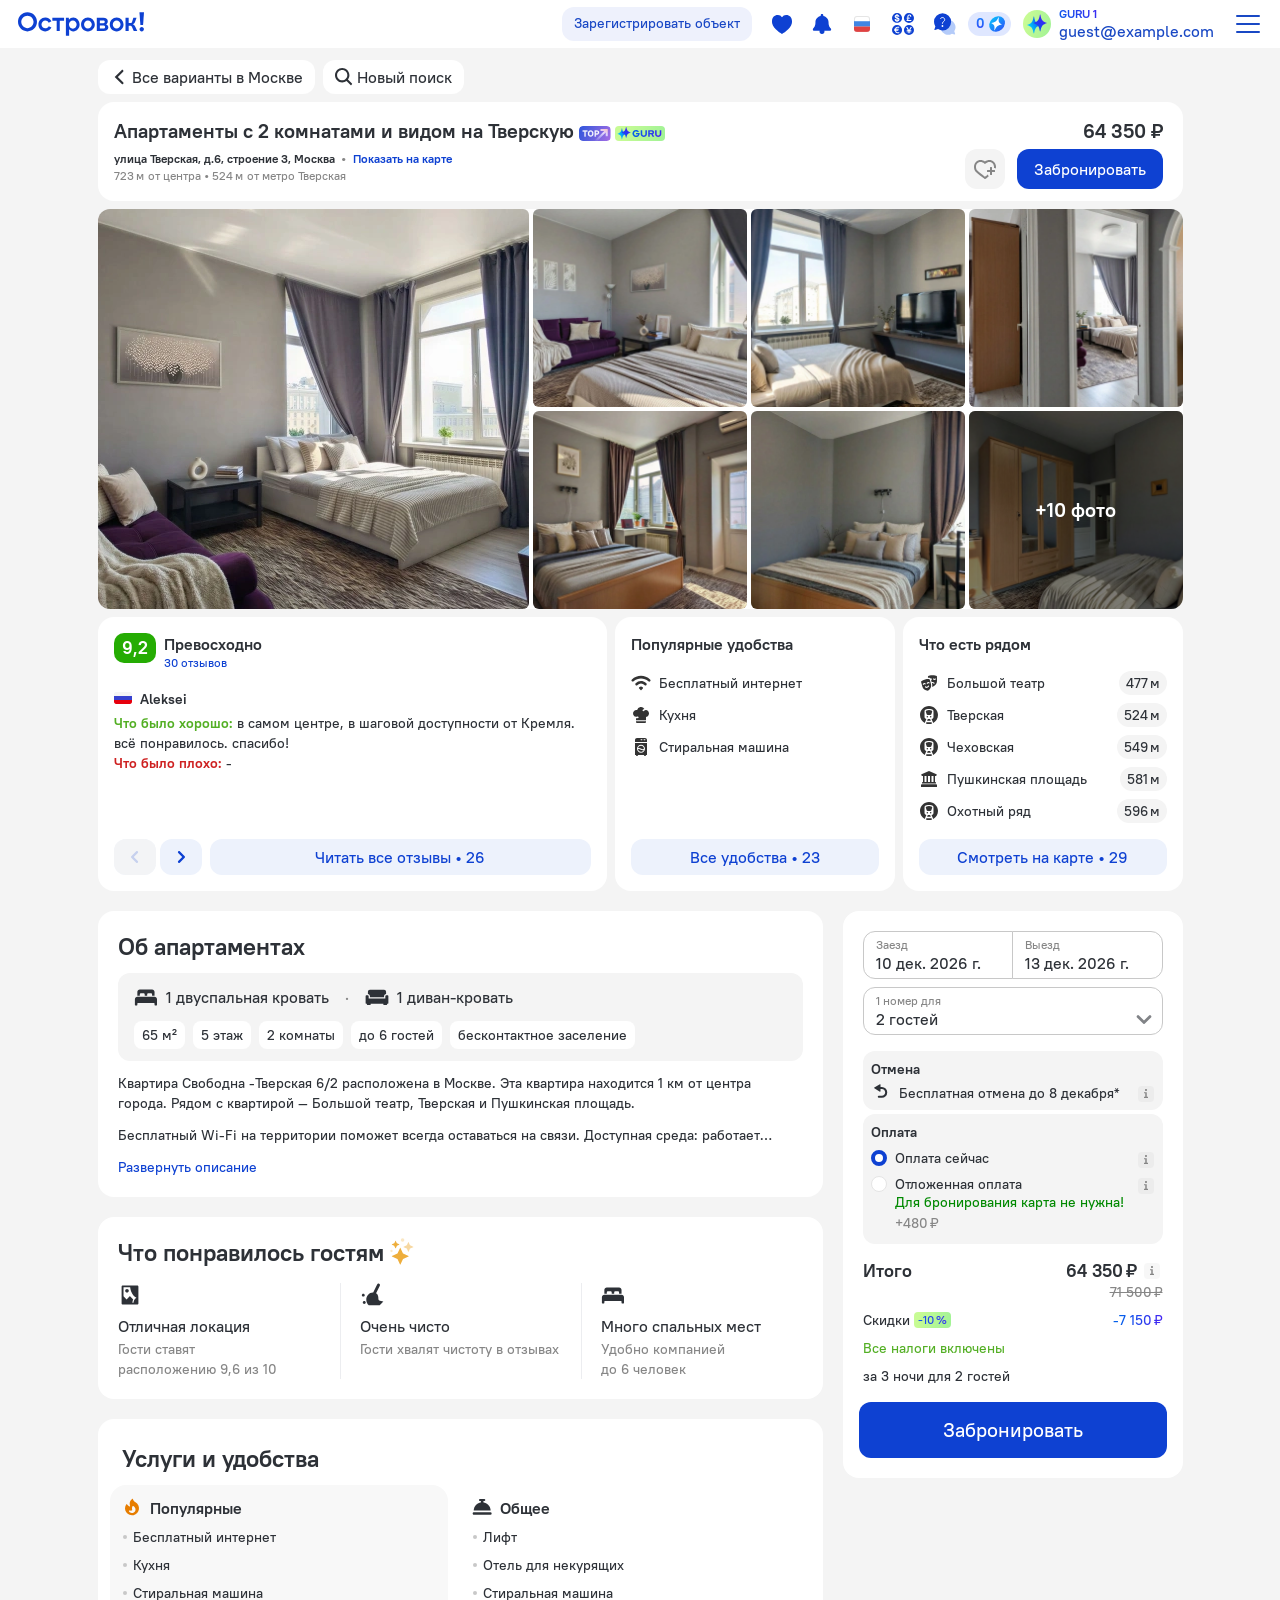
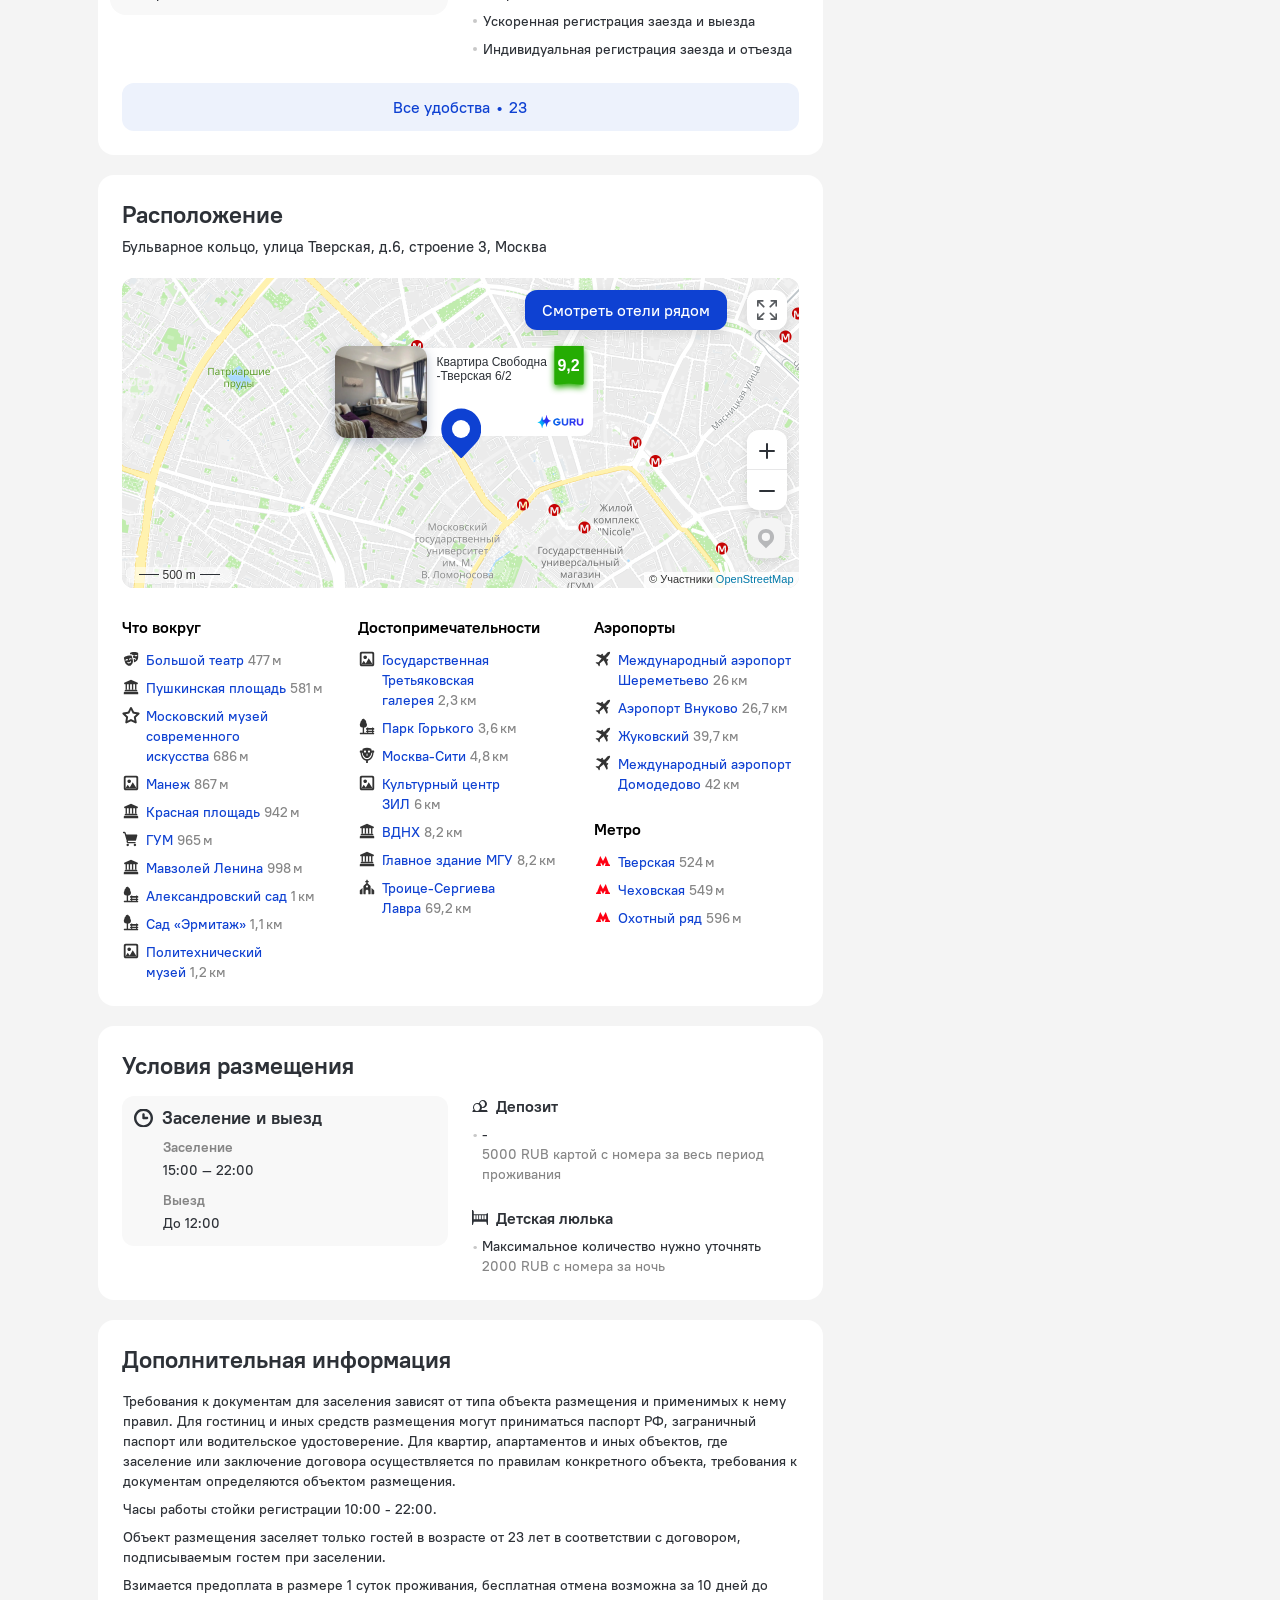
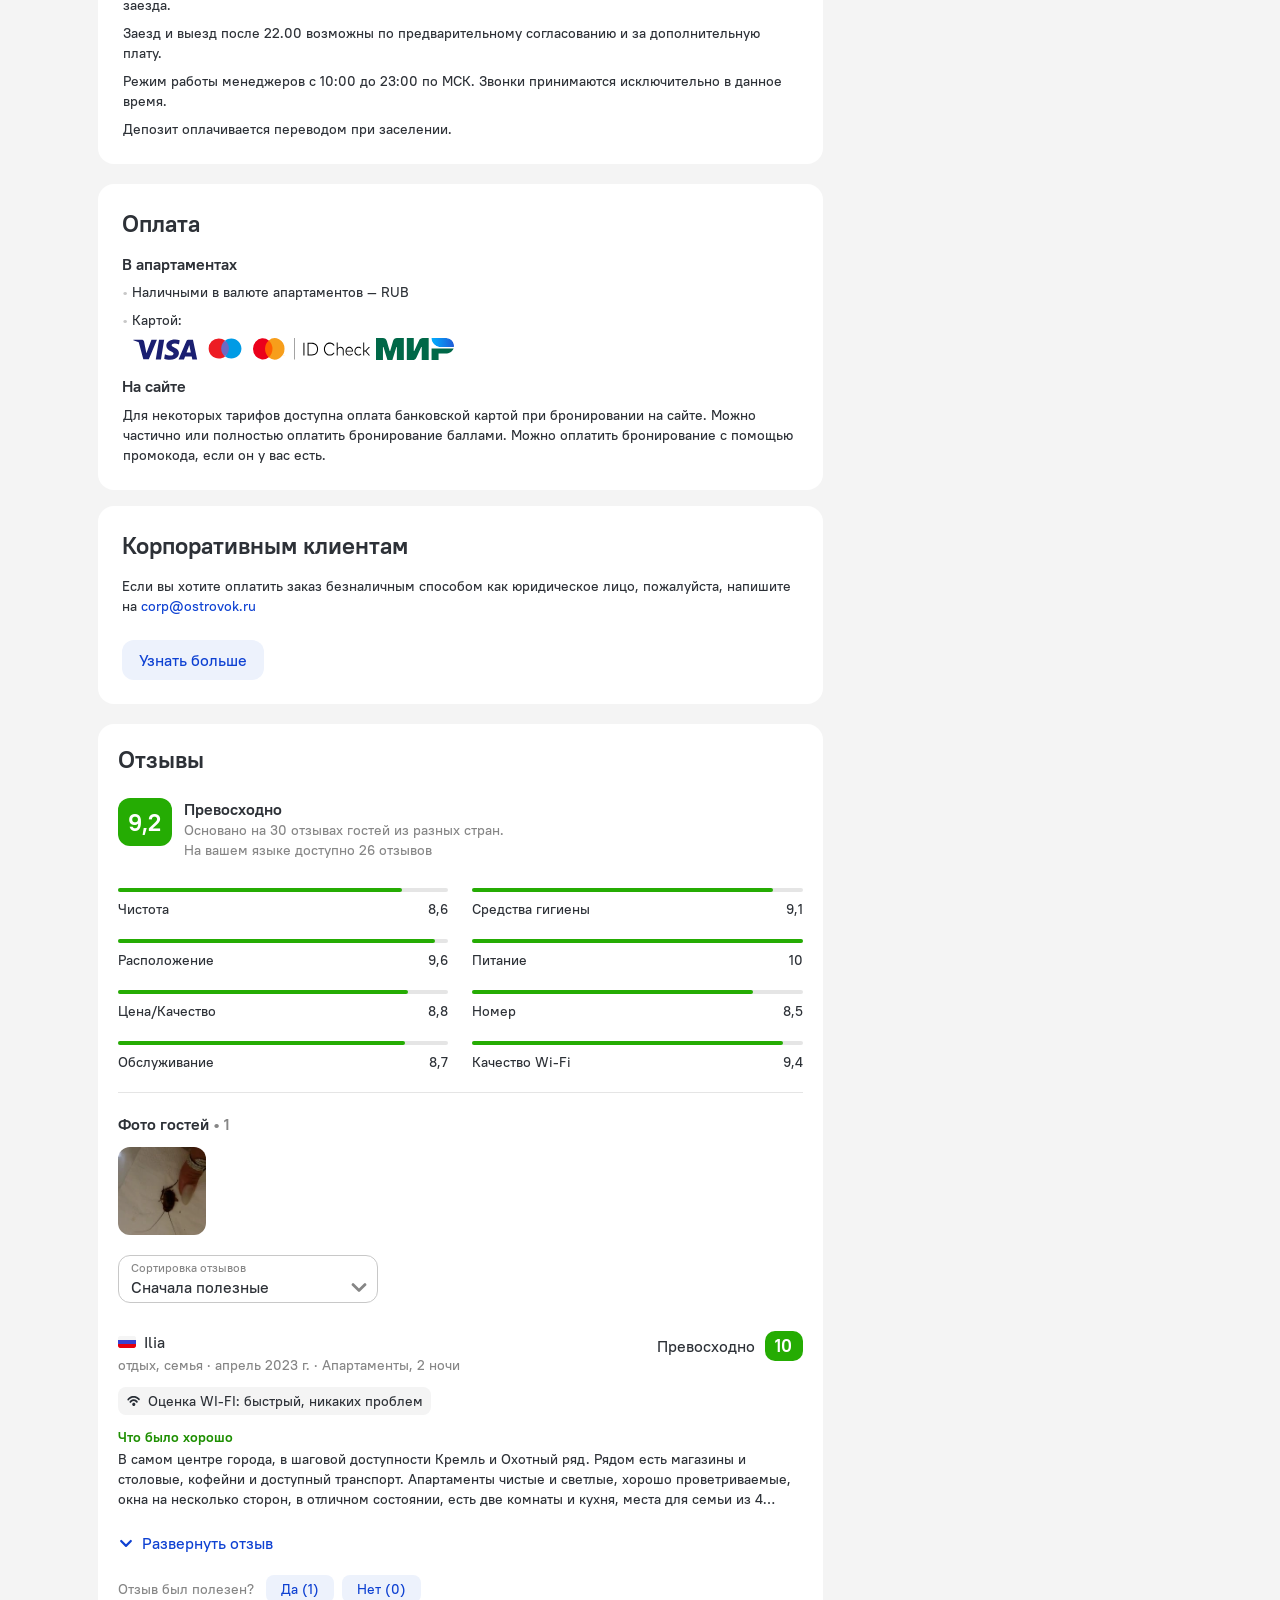
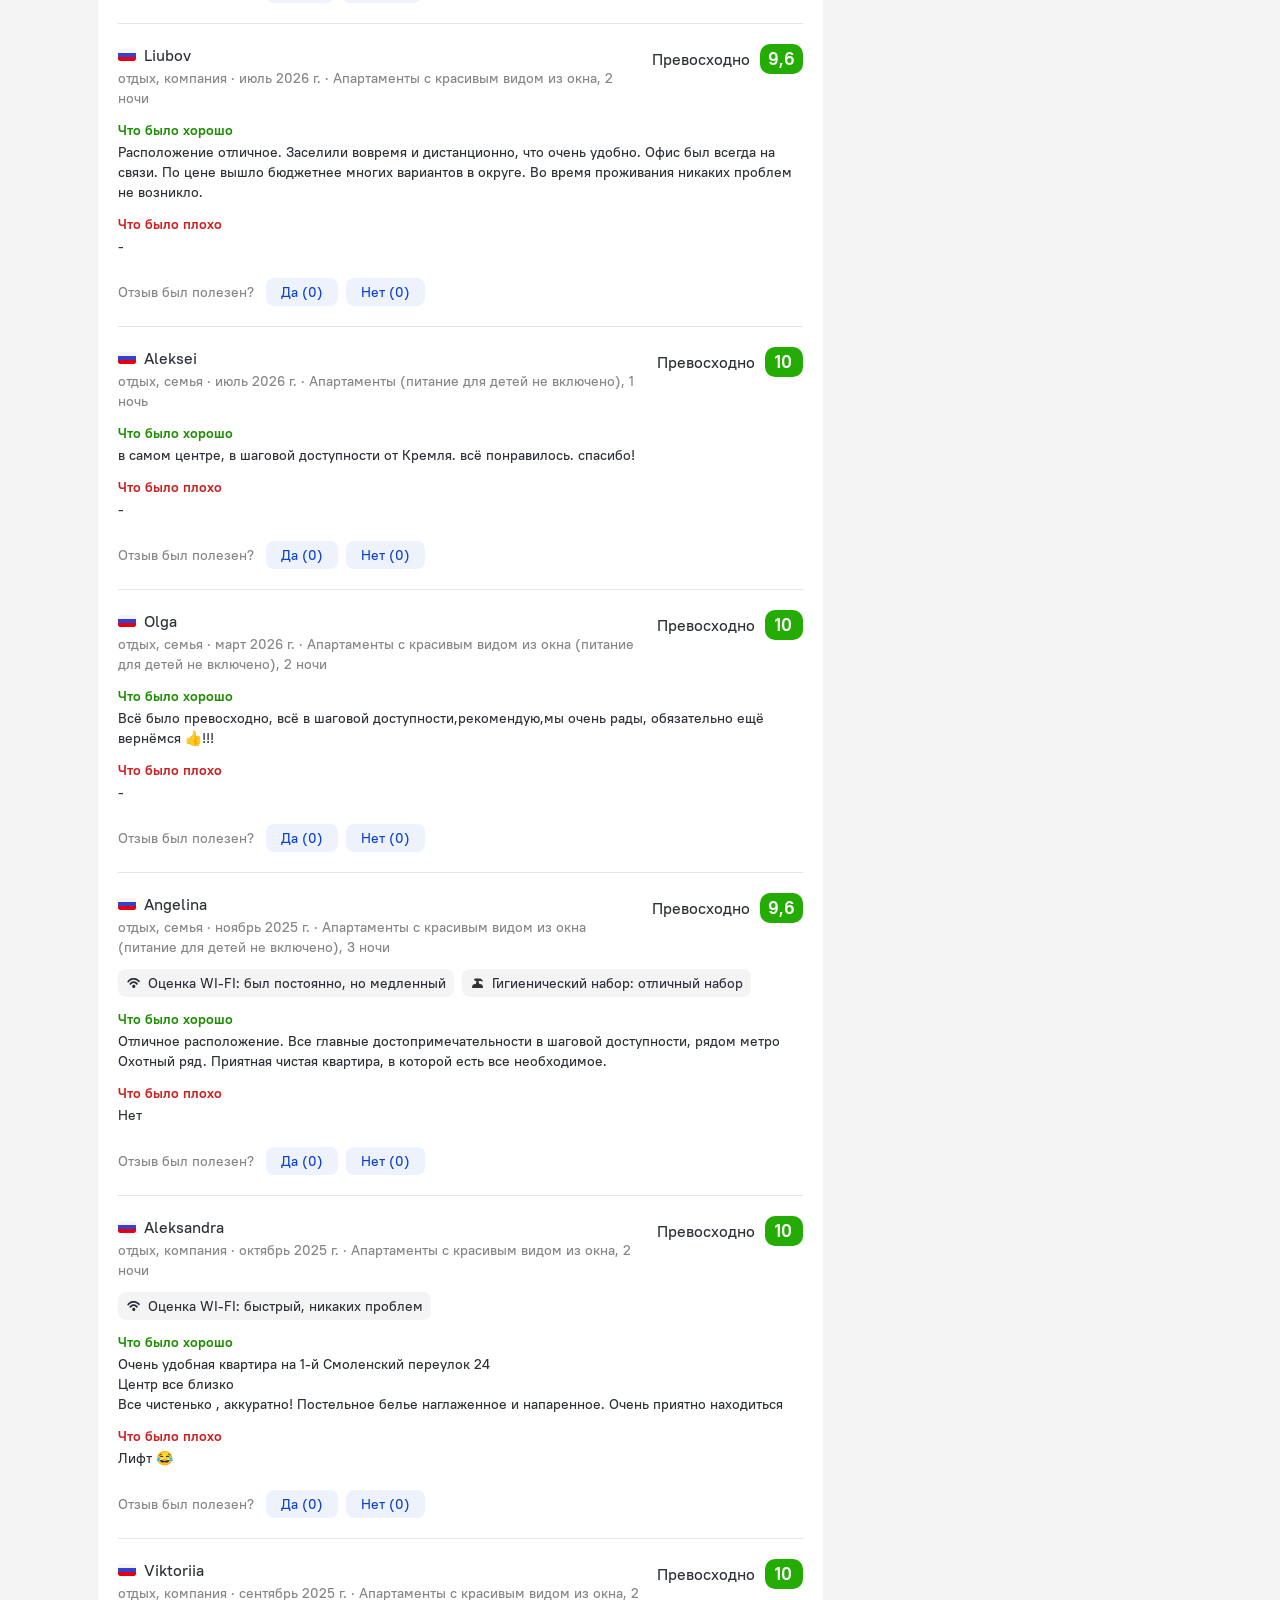
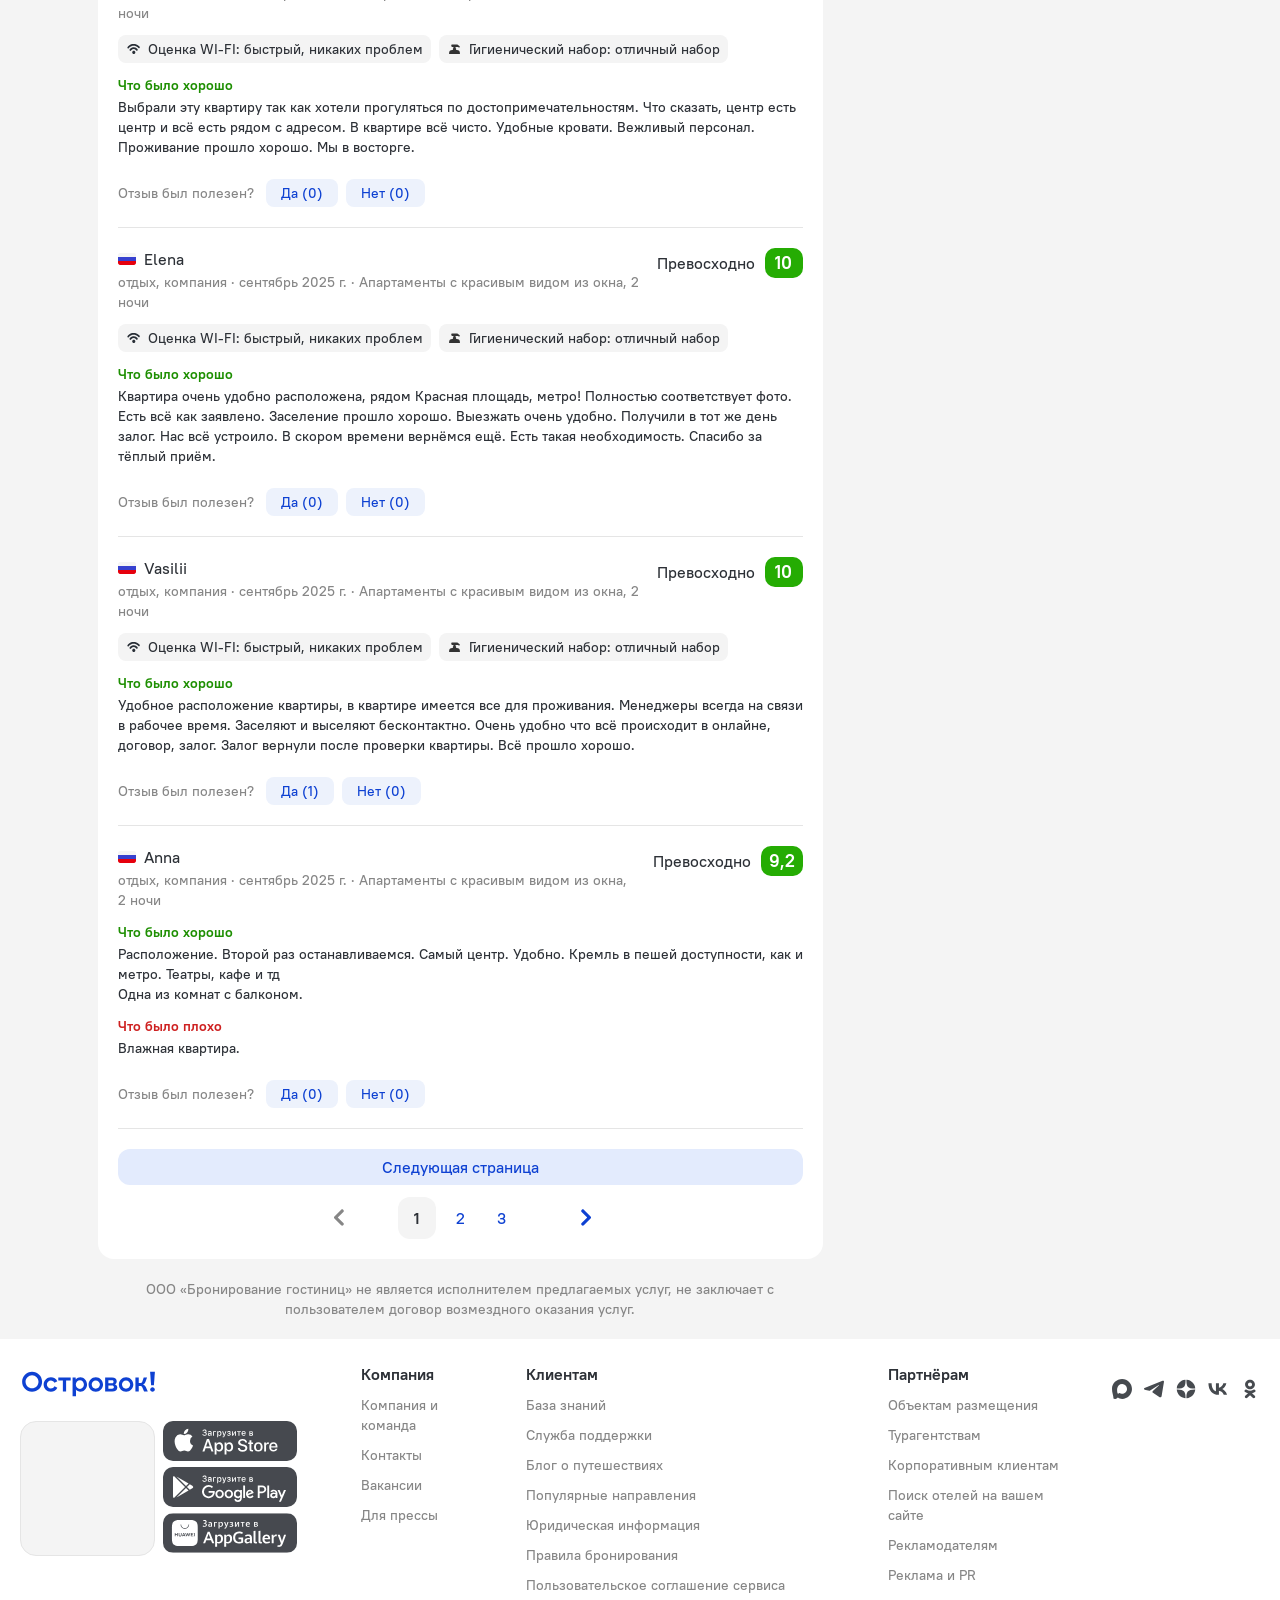
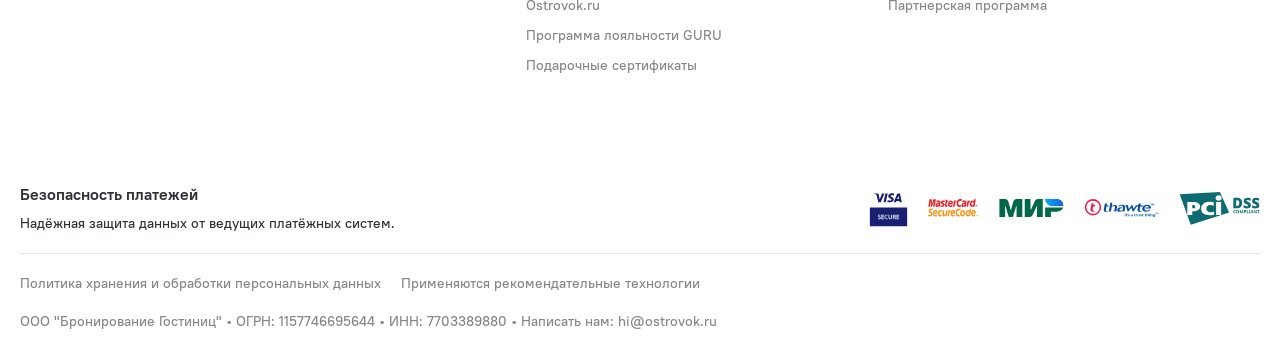
==== commit f4c69b24: "Rename highlights to «Что понравилось гостям», legal note on page background Co-Authored-By: Claude " ====
--- a/desktop.html
+++ b/desktop.html
@@ -3,11 +3,11 @@
 <head>
 <meta charset="utf-8">
 <meta name="viewport" content="width=device-width,initial-scale=1">
-<title>Квартира Свободна -Тверская 6/2 — что оценили гости, 3 пункта (десктоп)</title>
+<title>Квартира Свободна -Тверская 6/2 — что понравилось гостям, 3 пункта (десктоп)</title>
 <link rel="stylesheet" href="kit/bundles/prod.css">
 <link rel="stylesheet" href="kit/bundles/ok-typography.css">
-<link rel="stylesheet" href="combined.css?6cf081cd">
-<link rel="stylesheet" href="reviews.css?32631583">
+<link rel="stylesheet" href="combined.css?a4d305d6">
+<link rel="stylesheet" href="reviews.css?70a2a017">
 <link rel="stylesheet" href="about.css?3de6b694">
 <link rel="stylesheet" href="guests.css?9e941f62">
 <link rel="stylesheet" href="rate.css?288c168f">
@@ -29,7 +29,7 @@
   <p class="ok-t-t-m ok-c-dark vG-params"><span class="vG-p">65 м²</span><span class="vG-dot"> · </span><span class="vG-p">5 этаж</span><span class="vG-dot"> · </span><span class="vG-p">2 комнаты</span><span class="vG-dot"> · </span><span class="vG-p">до 6 гостей</span><span class="vG-dot"> · </span><span class="vG-p">бесконтактное заселение</span></p>
 </div>
 <div class="About_descriptionWrapper__1kb5E"><div class="About_description__ABmXi"><p class="About_descriptionParagraph__u6Wls"><em>Квартира Свободна -Тверская 6/2</em> расположена в Москве. Эта квартира находится 1 км от центра города. Рядом с квартирой — Большой театр, Тверская и Пушкинская площадь.</p></div><div class="About_description__ABmXi"><p class="About_descriptionParagraph__u6Wls">Бесплатный Wi-Fi на территории поможет всегда оставаться на связи. Доступная среда: работает лифт. А ещё в распоряжении гостей индивидуальная регистрация заезда и отъезда и гладильные услуги. Персонал говорит на английском и русском.</p></div></div><button class="About_spoiler___Pkl4" type="button" tabindex="0">Развернуть описание</button>
-</div></div><!-- ПРОТОТИП: «Вооооот это вас удивит», вариант F --><div class="ApartmentPage_highlights"><section id="hl" class="hl-f hl-1" data-v="f" aria-label="Особенности апартаментов"><!-- F. Иконки 24 без кружков, разделители --><div class="hx a6 a7"><h3 class="title">Что оценили <span class="nw">гости<span class="sp"><svg viewBox="20 20 20 24" width="20" height="24" fill="none" xmlns="http://www.w3.org/2000/svg"><path d="M35.3169 24.4162C35.387 24.2569 35.613 24.2569 35.6831 24.4162L36.8433 27.0542C36.8634 27.1 36.9 27.1366 36.9458 27.1567L39.5838 28.3169C39.7431 28.387 39.7431 28.613 39.5838 28.6831L36.9458 29.8433C36.9 29.8634 36.8634 29.9 36.8433 29.9458L35.6831 32.5838C35.613 32.7431 35.387 32.7431 35.3169 32.5838L34.1567 29.9458C34.1366 29.9 34.1 29.8634 34.0542 29.8433L31.4162 28.6831C31.2569 28.613 31.2569 28.387 31.4162 28.3169L34.0542 27.1567C34.1 27.1366 34.1366 27.1 34.1567 27.0542L35.3169 24.4162Z" fill="currentColor" fill-opacity="0.48"/><path d="M24.3189 23.3868C24.3908 23.2333 24.6092 23.2333 24.6811 23.3868L25.5855 25.3182C25.6053 25.3606 25.6394 25.3947 25.6818 25.4145L27.6132 26.3189C27.7667 26.3908 27.7667 26.6092 27.6132 26.6811L25.6818 27.5855C25.6394 27.6053 25.6053 27.6394 25.5855 27.6818L24.6811 29.6132C24.6092 29.7667 24.3908 29.7667 24.3189 29.6132L23.4145 27.6818C23.3947 27.6394 23.3606 27.6053 23.3182 27.5855L21.3868 26.6811C21.2333 26.6092 21.2333 26.3908 21.3868 26.3189L23.3182 25.4145C23.3606 25.3947 23.3947 25.3606 23.4145 25.3182L24.3189 23.3868Z" fill="currentColor"/><path d="M28.3189 29.3868C28.3908 29.2333 28.6092 29.2333 28.6811 29.3868L30.8611 34.0426C30.8809 34.085 30.915 34.1191 30.9574 34.1389L35.6132 36.3189C35.7667 36.3908 35.7667 36.6092 35.6132 36.6811L30.9574 38.8611C30.915 38.8809 30.8809 38.915 30.8611 38.9574L28.6811 43.6132C28.6092 43.7667 28.3908 43.7667 28.3189 43.6132L26.1389 38.9574C26.1191 38.915 26.085 38.8809 26.0426 38.8611L21.3868 36.6811C21.2333 36.6092 21.2333 36.3908 21.3868 36.3189L26.0426 34.1389C26.085 34.1191 26.1191 34.085 26.1389 34.0426L28.3189 29.3868Z" fill="currentColor"/><circle cx="21" cy="32" r="1" fill="currentColor" fill-opacity="0.3"/><circle cx="30.5" cy="22.5" r="1.5" fill="currentColor" fill-opacity="0.3"/></svg></span></span></h3><ul><li><span class="circ"><svg class="ic" aria-hidden="true"><use href="#i-view"></use></svg></span><span class="hx-txt"><span class="tt">Отличная локация</span><span class="ds">Гости ставят расположению 9,6 из 10</span></span></li><li><span class="circ"><svg class="ic" aria-hidden="true"><use href="#i-clean"></use></svg></span><span class="hx-txt"><span class="tt">Очень чисто</span><span class="ds">Гости хвалят чистоту в отзывах</span></span></li><li><span class="circ"><svg class="ic" aria-hidden="true"><use href="#x-bed"></use></svg></span><span class="hx-txt"><span class="tt">Много спальных мест</span><span class="ds">Удобно компанией до 6 человек</span></span></li></ul></div></section></div><div><div class="Amenities_amenities__gv_aC"><div class=""><h2 class="Amenities_title__P8YbP">Услуги и удобства</h2><div class="Amenities_list__3Aii3"><div class="Amenities_group__bRph5 Amenities_group_popular__wDw1C"><div class="Amenities_groupHeader__mGi_e Amenities_groupHeader_popular__RSsvO"><h3 class="Amenities_groupTitle__bK8no">Популярные</h3></div><ul class="Amenities_groupAmenities__Wqh_s"><li class="Amenities_groupAmenity__2Whhy"><div>Бесплатный интернет</div></li><li class="Amenities_groupAmenity__2Whhy"><div>Кухня</div></li><li class="Amenities_groupAmenity__2Whhy"><div>Стиральная машина</div></li></ul></div><div class="Amenities_group__bRph5"><div class="Amenities_groupHeader__mGi_e Amenities_groupHeader_has_common_info__9_nbd"><h3 class="Amenities_groupTitle__bK8no">Общее</h3></div><ul class="Amenities_groupAmenities__Wqh_s"><li class="Amenities_groupAmenity__2Whhy"><div>Лифт</div></li><li class="Amenities_groupAmenity__2Whhy"><div>Отель для некурящих</div></li><li class="Amenities_groupAmenity__2Whhy"><div>Стиральная машина</div></li><li class="Amenities_groupAmenity__2Whhy"><div>Ускоренная регистрация заезда и выезда</div></li><li class="Amenities_groupAmenity__2Whhy"><div>Индивидуальная регистрация заезда и отъезда</div></li></ul></div></div></div><button class="Button_button__ozIOl Button_button_size_m__OuKON Button_button_view_light__O78zo Button_button_wide__NgMAA Amenities_button__bO0x4" tabindex="0"><div class="Button_content__1ypi3"><span class="Amenities_buttonText__O8_he">Все удобства</span><span>23</span></div></button></div></div><div class="ApartmentPage_policies__xyZSg ApartmentPage_policies_withSidebar__hk7IJ"><div class="HotelPolicies_hotelPolicies__6g9bO"><div class="AccommodationSection_container__vYdgs AccommodationSection_container_tabletUp__3x5xQ"><div class="Section_wrapper__EfPZs"><h3 class="Section_title__XmYEu">Условия размещения</h3><div class="AccommodationSection_sectionContent__NuOdu AccommodationSection_sectionContent_maxTwoColumns__EPgII"><div class="PolicyBlock_wrapper__iRKEP PolicyBlock_wrapper_hasBackground__aoFI9"><div class="PolicyBlock_title__iMvQT PolicyBlock_title_icon_checkin__u6kPH PolicyBlock_title_hasIcon__KtMke PolicyBlock_title_isCheckInCheckOut__Bj7OZ">Заселение и выезд</div><div class="PolicyBlock_checkInCheckOutPartWrapper__vm0JK"><table class="PolicyBlock_policyTable__dr43_ PolicyBlock_policyTable_shrink__6oPMC"><tbody><tr><th class="PolicyBlock_policyTableHeadCell__bTbW_ PolicyBlock_policyTableHeadCell_singleRow__l_nXO">Заселение</th></tr><tr><td class="PolicyBlock_policyTableCell__0zZxx PolicyBlock_policyTableCell_checkInCheckOut__1oyjp">15:00 — 22:00</td></tr></tbody></table></div><div class="PolicyBlock_checkInCheckOutPartWrapper__vm0JK"><table class="PolicyBlock_policyTable__dr43_ PolicyBlock_policyTable_shrink__6oPMC"><tbody><tr><th class="PolicyBlock_policyTableHeadCell__bTbW_ PolicyBlock_policyTableHeadCell_singleRow__l_nXO">Выезд</th></tr><tr><td class="PolicyBlock_policyTableCell__0zZxx PolicyBlock_policyTableCell_checkInCheckOut__1oyjp">До 12:00</td></tr></tbody></table></div></div><div class="PolicyBlock_wrapper__iRKEP"><div class="PolicyBlock_title__iMvQT PolicyBlock_title_icon_deposit__xdUdj PolicyBlock_title_hasIcon__KtMke">Депозит</div><ul class="BasePolicyBlock_list__6QOPP"><li class="BasePolicyBlock_listItem__kB5t1"><div class="">-</div><div class="BasePolicyBlock_listItemText_value__O_zgh">5000 RUB картой с номера за весь период проживания</div></li></ul></div><div class="PolicyBlock_wrapper__iRKEP"><div class="PolicyBlock_title__iMvQT PolicyBlock_title_icon_cradle__eMqMr PolicyBlock_title_hasIcon__KtMke">Детская люлька</div><ul class="BasePolicyBlock_list__6QOPP"><li class="BasePolicyBlock_listItem__kB5t1"><div class="">Максимальное количество нужно уточнять</div><div class="BasePolicyBlock_listItemText_value__O_zgh">2000 RUB с номера за ночь</div></li></ul></div></div></div></div><div class="AccommodationSection_container__vYdgs AccommodationSection_container_mobileOnly__VpQco"><div class="Section_wrapper__EfPZs"><h3 class="Section_title__XmYEu">Условия размещения</h3><div class="AccommodationSection_sectionContent__NuOdu"><div class="PolicyBlock_wrapper__iRKEP PolicyBlock_wrapper_hasBackground__aoFI9"><div class="PolicyBlock_title__iMvQT PolicyBlock_title_icon_checkin__u6kPH PolicyBlock_title_hasIcon__KtMke PolicyBlock_title_isCheckInCheckOut__Bj7OZ">Заселение и выезд</div><div class="PolicyBlock_checkInCheckOutPartWrapper__vm0JK"><table class="PolicyBlock_policyTable__dr43_ PolicyBlock_policyTable_shrink__6oPMC"><tbody><tr><th class="PolicyBlock_policyTableHeadCell__bTbW_ PolicyBlock_policyTableHeadCell_singleRow__l_nXO">Заселение</th></tr><tr><td class="PolicyBlock_policyTableCell__0zZxx PolicyBlock_policyTableCell_checkInCheckOut__1oyjp">15:00 — 22:00</td></tr></tbody></table></div><div class="PolicyBlock_checkInCheckOutPartWrapper__vm0JK"><table class="PolicyBlock_policyTable__dr43_ PolicyBlock_policyTable_shrink__6oPMC"><tbody><tr><th class="PolicyBlock_policyTableHeadCell__bTbW_ PolicyBlock_policyTableHeadCell_singleRow__l_nXO">Выезд</th></tr><tr><td class="PolicyBlock_policyTableCell__0zZxx PolicyBlock_policyTableCell_checkInCheckOut__1oyjp">До 12:00</td></tr></tbody></table></div></div><div class="PolicyBlock_wrapper__iRKEP"><div class="PolicyBlock_title__iMvQT PolicyBlock_title_icon_deposit__xdUdj PolicyBlock_title_hasIcon__KtMke">Депозит</div><ul class="BasePolicyBlock_list__6QOPP"><li class="BasePolicyBlock_listItem__kB5t1"><div class="">-</div><div class="BasePolicyBlock_listItemText_value__O_zgh">5000 RUB картой с номера за весь период проживания</div></li></ul></div><div class="PolicyBlock_wrapper__iRKEP"><div class="PolicyBlock_title__iMvQT PolicyBlock_title_icon_cradle__eMqMr PolicyBlock_title_hasIcon__KtMke">Детская люлька</div><ul class="BasePolicyBlock_list__6QOPP"><li class="BasePolicyBlock_listItem__kB5t1"><div class="">Максимальное количество нужно уточнять</div><div class="BasePolicyBlock_listItemText_value__O_zgh">2000 RUB с номера за ночь</div></li></ul></div></div></div></div><div class="Section_wrapper__EfPZs"><h3 class="Section_title__XmYEu">Дополнительная информация</h3><div><div class="PolicyBlock_wrapper__iRKEP"><table class="PolicyBlock_policyTable__dr43_"><tbody><tr><td class="PolicyBlock_policyTableCell__0zZxx"><div class="PolicyBlock_paragraph__2bmGu">Требования к документам для заселения зависят от типа объекта размещения и применимых к нему правил. Для гостиниц и иных средств размещения могут приниматься паспорт РФ, заграничный паспорт или водительское удостоверение. Для квартир, апартаментов и иных объектов, где заселение или заключение договора осуществляется по правилам конкретного объекта, требования к документам определяются объектом размещения.</div><div class="PolicyBlock_paragraph__2bmGu">Часы работы стойки регистрации 10:00 - 22:00.</div><div class="PolicyBlock_paragraph__2bmGu">Объект размещения заселяет только гостей в возрасте от 23 лет в соответствии с договором, подписываемым гостем при заселении. 
+</div></div><!-- ПРОТОТИП: «Вооооот это вас удивит», вариант F --><div class="ApartmentPage_highlights"><section id="hl" class="hl-f hl-1" data-v="f" aria-label="Особенности апартаментов"><!-- F. Иконки 24 без кружков, разделители --><div class="hx a6 a7"><h3 class="title">Что понравилось <span class="nw">гостям<span class="sp"><svg viewBox="20 20 20 24" width="20" height="24" fill="none" xmlns="http://www.w3.org/2000/svg"><path d="M35.3169 24.4162C35.387 24.2569 35.613 24.2569 35.6831 24.4162L36.8433 27.0542C36.8634 27.1 36.9 27.1366 36.9458 27.1567L39.5838 28.3169C39.7431 28.387 39.7431 28.613 39.5838 28.6831L36.9458 29.8433C36.9 29.8634 36.8634 29.9 36.8433 29.9458L35.6831 32.5838C35.613 32.7431 35.387 32.7431 35.3169 32.5838L34.1567 29.9458C34.1366 29.9 34.1 29.8634 34.0542 29.8433L31.4162 28.6831C31.2569 28.613 31.2569 28.387 31.4162 28.3169L34.0542 27.1567C34.1 27.1366 34.1366 27.1 34.1567 27.0542L35.3169 24.4162Z" fill="currentColor" fill-opacity="0.48"/><path d="M24.3189 23.3868C24.3908 23.2333 24.6092 23.2333 24.6811 23.3868L25.5855 25.3182C25.6053 25.3606 25.6394 25.3947 25.6818 25.4145L27.6132 26.3189C27.7667 26.3908 27.7667 26.6092 27.6132 26.6811L25.6818 27.5855C25.6394 27.6053 25.6053 27.6394 25.5855 27.6818L24.6811 29.6132C24.6092 29.7667 24.3908 29.7667 24.3189 29.6132L23.4145 27.6818C23.3947 27.6394 23.3606 27.6053 23.3182 27.5855L21.3868 26.6811C21.2333 26.6092 21.2333 26.3908 21.3868 26.3189L23.3182 25.4145C23.3606 25.3947 23.3947 25.3606 23.4145 25.3182L24.3189 23.3868Z" fill="currentColor"/><path d="M28.3189 29.3868C28.3908 29.2333 28.6092 29.2333 28.6811 29.3868L30.8611 34.0426C30.8809 34.085 30.915 34.1191 30.9574 34.1389L35.6132 36.3189C35.7667 36.3908 35.7667 36.6092 35.6132 36.6811L30.9574 38.8611C30.915 38.8809 30.8809 38.915 30.8611 38.9574L28.6811 43.6132C28.6092 43.7667 28.3908 43.7667 28.3189 43.6132L26.1389 38.9574C26.1191 38.915 26.085 38.8809 26.0426 38.8611L21.3868 36.6811C21.2333 36.6092 21.2333 36.3908 21.3868 36.3189L26.0426 34.1389C26.085 34.1191 26.1191 34.085 26.1389 34.0426L28.3189 29.3868Z" fill="currentColor"/><circle cx="21" cy="32" r="1" fill="currentColor" fill-opacity="0.3"/><circle cx="30.5" cy="22.5" r="1.5" fill="currentColor" fill-opacity="0.3"/></svg></span></span></h3><ul><li><span class="circ"><svg class="ic" aria-hidden="true"><use href="#i-view"></use></svg></span><span class="hx-txt"><span class="tt">Отличная локация</span><span class="ds">Гости ставят расположению 9,6 из 10</span></span></li><li><span class="circ"><svg class="ic" aria-hidden="true"><use href="#i-clean"></use></svg></span><span class="hx-txt"><span class="tt">Очень чисто</span><span class="ds">Гости хвалят чистоту в отзывах</span></span></li><li><span class="circ"><svg class="ic" aria-hidden="true"><use href="#x-bed"></use></svg></span><span class="hx-txt"><span class="tt">Много спальных мест</span><span class="ds">Удобно компанией до 6 человек</span></span></li></ul></div></section></div><div><div class="Amenities_amenities__gv_aC"><div class=""><h2 class="Amenities_title__P8YbP">Услуги и удобства</h2><div class="Amenities_list__3Aii3"><div class="Amenities_group__bRph5 Amenities_group_popular__wDw1C"><div class="Amenities_groupHeader__mGi_e Amenities_groupHeader_popular__RSsvO"><h3 class="Amenities_groupTitle__bK8no">Популярные</h3></div><ul class="Amenities_groupAmenities__Wqh_s"><li class="Amenities_groupAmenity__2Whhy"><div>Бесплатный интернет</div></li><li class="Amenities_groupAmenity__2Whhy"><div>Кухня</div></li><li class="Amenities_groupAmenity__2Whhy"><div>Стиральная машина</div></li></ul></div><div class="Amenities_group__bRph5"><div class="Amenities_groupHeader__mGi_e Amenities_groupHeader_has_common_info__9_nbd"><h3 class="Amenities_groupTitle__bK8no">Общее</h3></div><ul class="Amenities_groupAmenities__Wqh_s"><li class="Amenities_groupAmenity__2Whhy"><div>Лифт</div></li><li class="Amenities_groupAmenity__2Whhy"><div>Отель для некурящих</div></li><li class="Amenities_groupAmenity__2Whhy"><div>Стиральная машина</div></li><li class="Amenities_groupAmenity__2Whhy"><div>Ускоренная регистрация заезда и выезда</div></li><li class="Amenities_groupAmenity__2Whhy"><div>Индивидуальная регистрация заезда и отъезда</div></li></ul></div></div></div><button class="Button_button__ozIOl Button_button_size_m__OuKON Button_button_view_light__O78zo Button_button_wide__NgMAA Amenities_button__bO0x4" tabindex="0"><div class="Button_content__1ypi3"><span class="Amenities_buttonText__O8_he">Все удобства</span><span>23</span></div></button></div></div><div class="ApartmentPage_policies__xyZSg ApartmentPage_policies_withSidebar__hk7IJ"><div class="HotelPolicies_hotelPolicies__6g9bO"><div class="AccommodationSection_container__vYdgs AccommodationSection_container_tabletUp__3x5xQ"><div class="Section_wrapper__EfPZs"><h3 class="Section_title__XmYEu">Условия размещения</h3><div class="AccommodationSection_sectionContent__NuOdu AccommodationSection_sectionContent_maxTwoColumns__EPgII"><div class="PolicyBlock_wrapper__iRKEP PolicyBlock_wrapper_hasBackground__aoFI9"><div class="PolicyBlock_title__iMvQT PolicyBlock_title_icon_checkin__u6kPH PolicyBlock_title_hasIcon__KtMke PolicyBlock_title_isCheckInCheckOut__Bj7OZ">Заселение и выезд</div><div class="PolicyBlock_checkInCheckOutPartWrapper__vm0JK"><table class="PolicyBlock_policyTable__dr43_ PolicyBlock_policyTable_shrink__6oPMC"><tbody><tr><th class="PolicyBlock_policyTableHeadCell__bTbW_ PolicyBlock_policyTableHeadCell_singleRow__l_nXO">Заселение</th></tr><tr><td class="PolicyBlock_policyTableCell__0zZxx PolicyBlock_policyTableCell_checkInCheckOut__1oyjp">15:00 — 22:00</td></tr></tbody></table></div><div class="PolicyBlock_checkInCheckOutPartWrapper__vm0JK"><table class="PolicyBlock_policyTable__dr43_ PolicyBlock_policyTable_shrink__6oPMC"><tbody><tr><th class="PolicyBlock_policyTableHeadCell__bTbW_ PolicyBlock_policyTableHeadCell_singleRow__l_nXO">Выезд</th></tr><tr><td class="PolicyBlock_policyTableCell__0zZxx PolicyBlock_policyTableCell_checkInCheckOut__1oyjp">До 12:00</td></tr></tbody></table></div></div><div class="PolicyBlock_wrapper__iRKEP"><div class="PolicyBlock_title__iMvQT PolicyBlock_title_icon_deposit__xdUdj PolicyBlock_title_hasIcon__KtMke">Депозит</div><ul class="BasePolicyBlock_list__6QOPP"><li class="BasePolicyBlock_listItem__kB5t1"><div class="">-</div><div class="BasePolicyBlock_listItemText_value__O_zgh">5000 RUB картой с номера за весь период проживания</div></li></ul></div><div class="PolicyBlock_wrapper__iRKEP"><div class="PolicyBlock_title__iMvQT PolicyBlock_title_icon_cradle__eMqMr PolicyBlock_title_hasIcon__KtMke">Детская люлька</div><ul class="BasePolicyBlock_list__6QOPP"><li class="BasePolicyBlock_listItem__kB5t1"><div class="">Максимальное количество нужно уточнять</div><div class="BasePolicyBlock_listItemText_value__O_zgh">2000 RUB с номера за ночь</div></li></ul></div></div></div></div><div class="AccommodationSection_container__vYdgs AccommodationSection_container_mobileOnly__VpQco"><div class="Section_wrapper__EfPZs"><h3 class="Section_title__XmYEu">Условия размещения</h3><div class="AccommodationSection_sectionContent__NuOdu"><div class="PolicyBlock_wrapper__iRKEP PolicyBlock_wrapper_hasBackground__aoFI9"><div class="PolicyBlock_title__iMvQT PolicyBlock_title_icon_checkin__u6kPH PolicyBlock_title_hasIcon__KtMke PolicyBlock_title_isCheckInCheckOut__Bj7OZ">Заселение и выезд</div><div class="PolicyBlock_checkInCheckOutPartWrapper__vm0JK"><table class="PolicyBlock_policyTable__dr43_ PolicyBlock_policyTable_shrink__6oPMC"><tbody><tr><th class="PolicyBlock_policyTableHeadCell__bTbW_ PolicyBlock_policyTableHeadCell_singleRow__l_nXO">Заселение</th></tr><tr><td class="PolicyBlock_policyTableCell__0zZxx PolicyBlock_policyTableCell_checkInCheckOut__1oyjp">15:00 — 22:00</td></tr></tbody></table></div><div class="PolicyBlock_checkInCheckOutPartWrapper__vm0JK"><table class="PolicyBlock_policyTable__dr43_ PolicyBlock_policyTable_shrink__6oPMC"><tbody><tr><th class="PolicyBlock_policyTableHeadCell__bTbW_ PolicyBlock_policyTableHeadCell_singleRow__l_nXO">Выезд</th></tr><tr><td class="PolicyBlock_policyTableCell__0zZxx PolicyBlock_policyTableCell_checkInCheckOut__1oyjp">До 12:00</td></tr></tbody></table></div></div><div class="PolicyBlock_wrapper__iRKEP"><div class="PolicyBlock_title__iMvQT PolicyBlock_title_icon_deposit__xdUdj PolicyBlock_title_hasIcon__KtMke">Депозит</div><ul class="BasePolicyBlock_list__6QOPP"><li class="BasePolicyBlock_listItem__kB5t1"><div class="">-</div><div class="BasePolicyBlock_listItemText_value__O_zgh">5000 RUB картой с номера за весь период проживания</div></li></ul></div><div class="PolicyBlock_wrapper__iRKEP"><div class="PolicyBlock_title__iMvQT PolicyBlock_title_icon_cradle__eMqMr PolicyBlock_title_hasIcon__KtMke">Детская люлька</div><ul class="BasePolicyBlock_list__6QOPP"><li class="BasePolicyBlock_listItem__kB5t1"><div class="">Максимальное количество нужно уточнять</div><div class="BasePolicyBlock_listItemText_value__O_zgh">2000 RUB с номера за ночь</div></li></ul></div></div></div></div><div class="Section_wrapper__EfPZs"><h3 class="Section_title__XmYEu">Дополнительная информация</h3><div><div class="PolicyBlock_wrapper__iRKEP"><table class="PolicyBlock_policyTable__dr43_"><tbody><tr><td class="PolicyBlock_policyTableCell__0zZxx"><div class="PolicyBlock_paragraph__2bmGu">Требования к документам для заселения зависят от типа объекта размещения и применимых к нему правил. Для гостиниц и иных средств размещения могут приниматься паспорт РФ, заграничный паспорт или водительское удостоверение. Для квартир, апартаментов и иных объектов, где заселение или заключение договора осуществляется по правилам конкретного объекта, требования к документам определяются объектом размещения.</div><div class="PolicyBlock_paragraph__2bmGu">Часы работы стойки регистрации 10:00 - 22:00.</div><div class="PolicyBlock_paragraph__2bmGu">Объект размещения заселяет только гостей в возрасте от 23 лет в соответствии с договором, подписываемым гостем при заселении. 
 </div><div class="PolicyBlock_paragraph__2bmGu">
 </div><div class="PolicyBlock_paragraph__2bmGu">Взимается предоплата в размере 1 суток проживания, бесплатная отмена возможна за 10 дней до заезда.
 </div><div class="PolicyBlock_paragraph__2bmGu">
--- a/combined.css
+++ b/combined.css
@@ -186,6 +186,6 @@
 .About_descriptionParagraph__u6Wls em{font-style:normal}
 
 /* юр. сноска — отдельная белая карточка под отзывами, ширина как у блока отзывов */
-.ok-legal-card{background:#fff;border-radius:16px;padding:20px}
-.ok-legal-text{margin:0;font-size:14px;line-height:20px;font-weight:480;color:var(--palette-dark,#868686)}
-@media (max-width:680px){.ok-legal-card{padding:16px 20px}}
+.ok-legal-card{background:none;border-radius:0;padding:0 20px}
+.ok-legal-text{margin:0;font-size:14px;line-height:20px;font-weight:480;color:var(--palette-dark,#868686);text-align:center}
+@media (max-width:680px){.ok-legal-card{padding:4px 16px 8px}}
--- a/reviews.css
+++ b/reviews.css
@@ -135,9 +135,9 @@
   .HotelReviews_hotelReviews__i3ZP_ .Pagination_pageButton__tuJ8u { font-size: 16px; line-height: 22px; }
 }
 
-/* юр. карточка под отзывами — та же ширина, что и отзывы (левая колонка), поля как у карточек колонки */
+/* юр. сноска под отзывами — без карточки, на сером фоне страницы; ширина колонки = ширина отзывов, текст по центру */
 @media (min-width: 681px) {
-  .ApartmentPage_sidebarWrapperLeftCol__UIXmj > .ok-legal-card { padding: 20px 44px 20px 20px; }
+  .ApartmentPage_sidebarWrapperLeftCol__UIXmj > .ok-legal-card { padding: 0 20px; }
 }
 
 /* ================= МОБИЛЬНАЯ: структура прода, подтянута только типографика ================= */
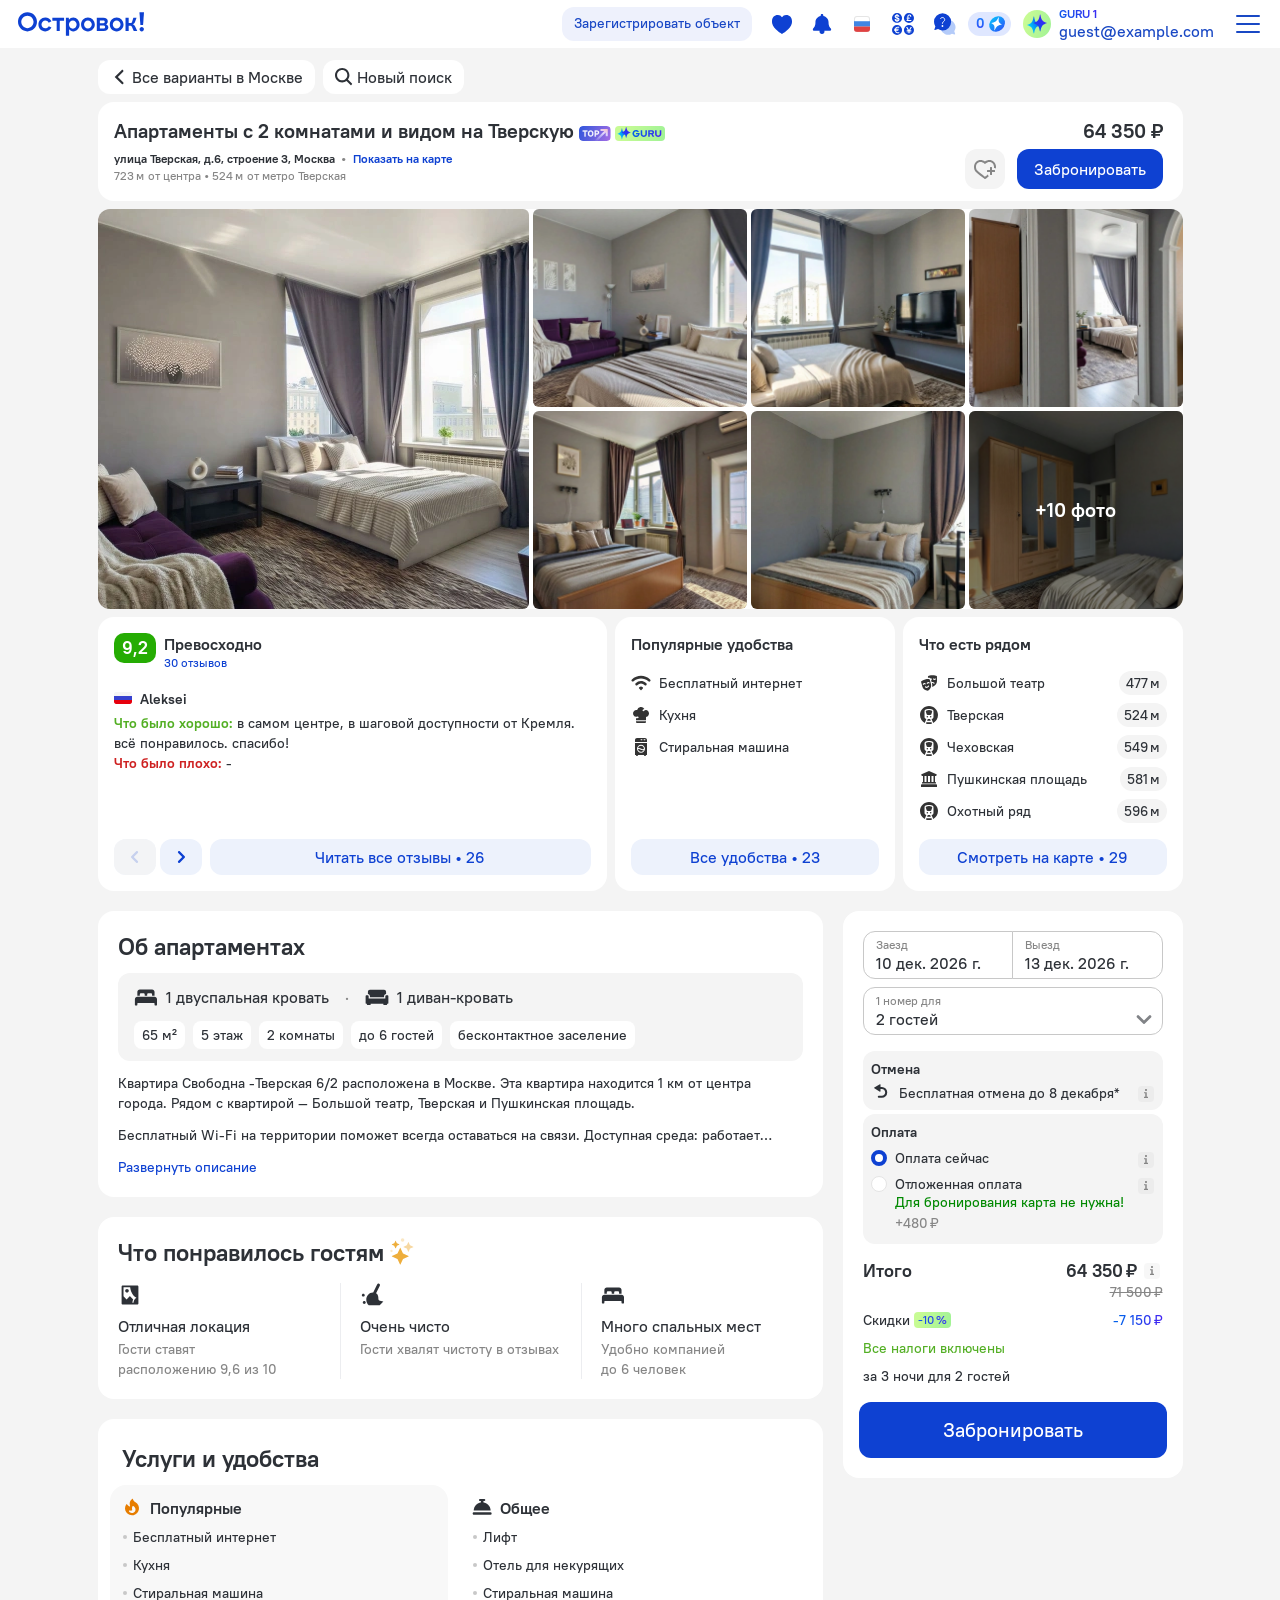
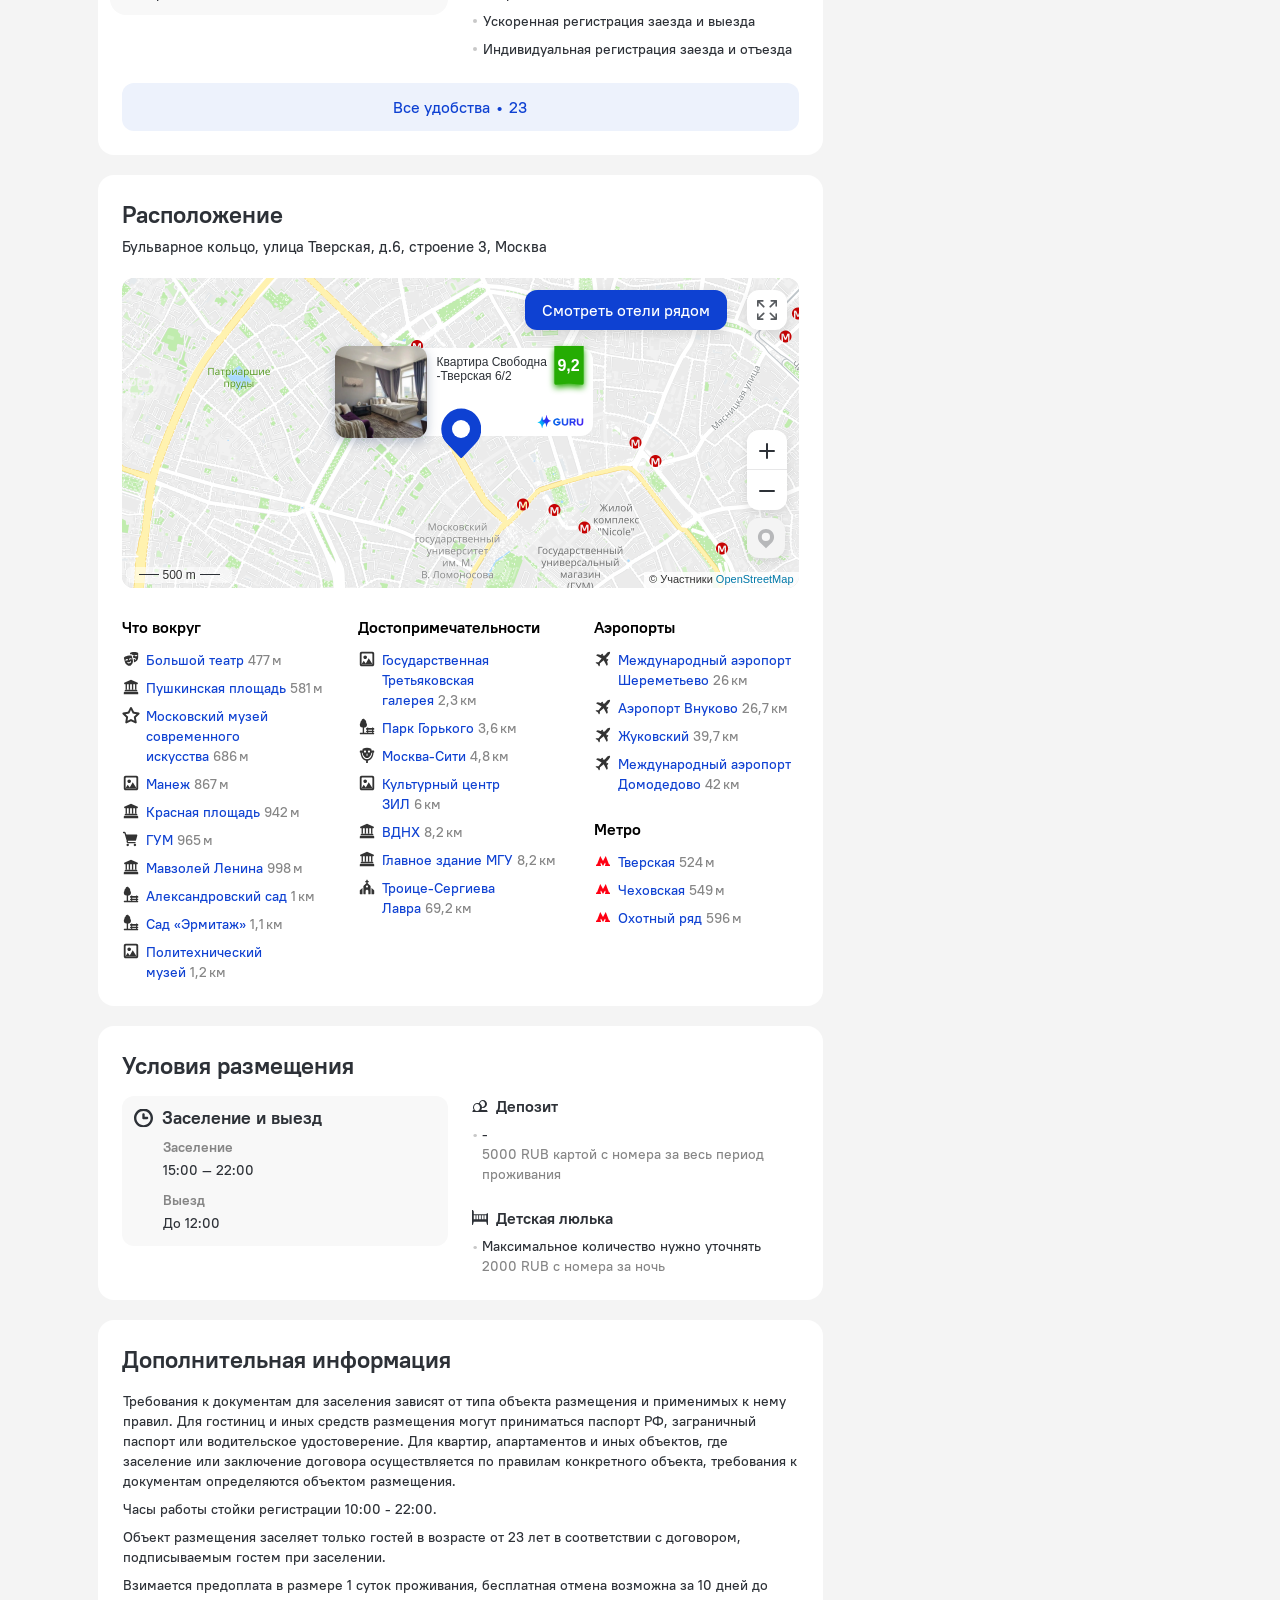
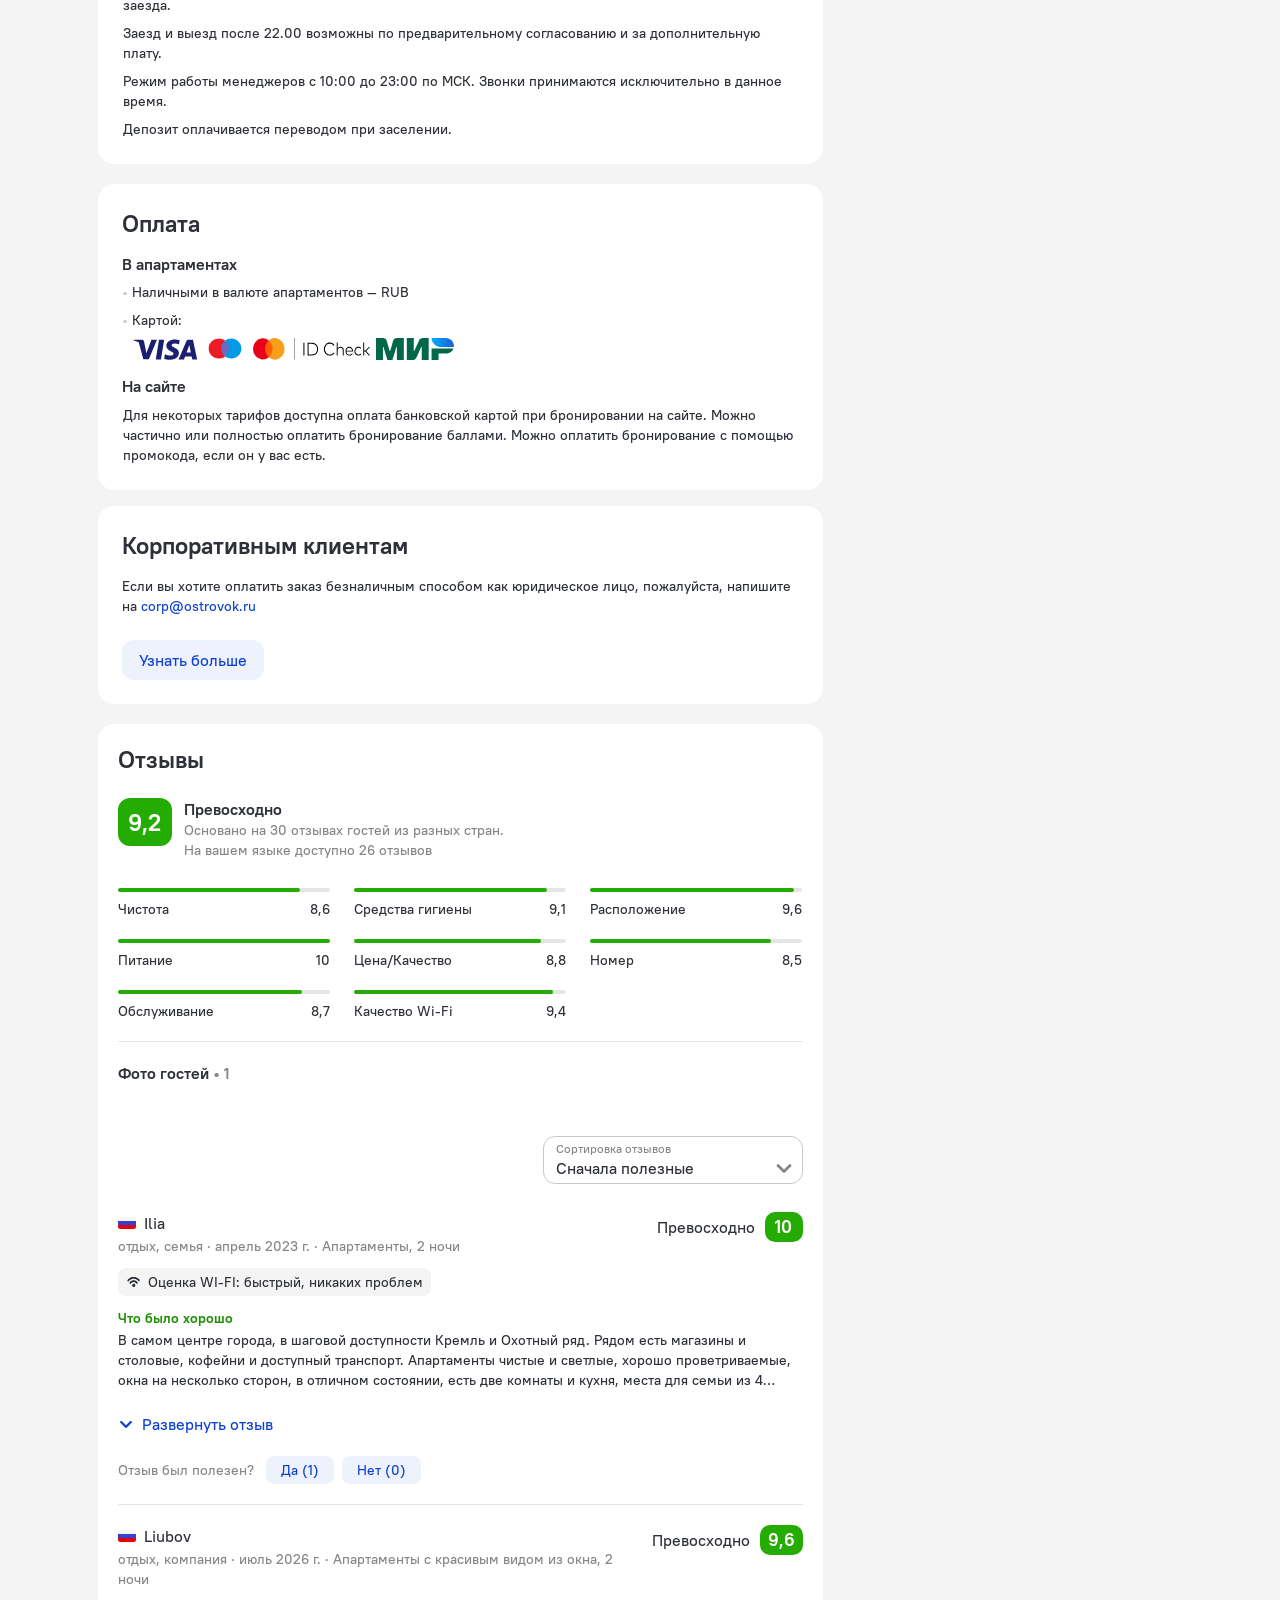
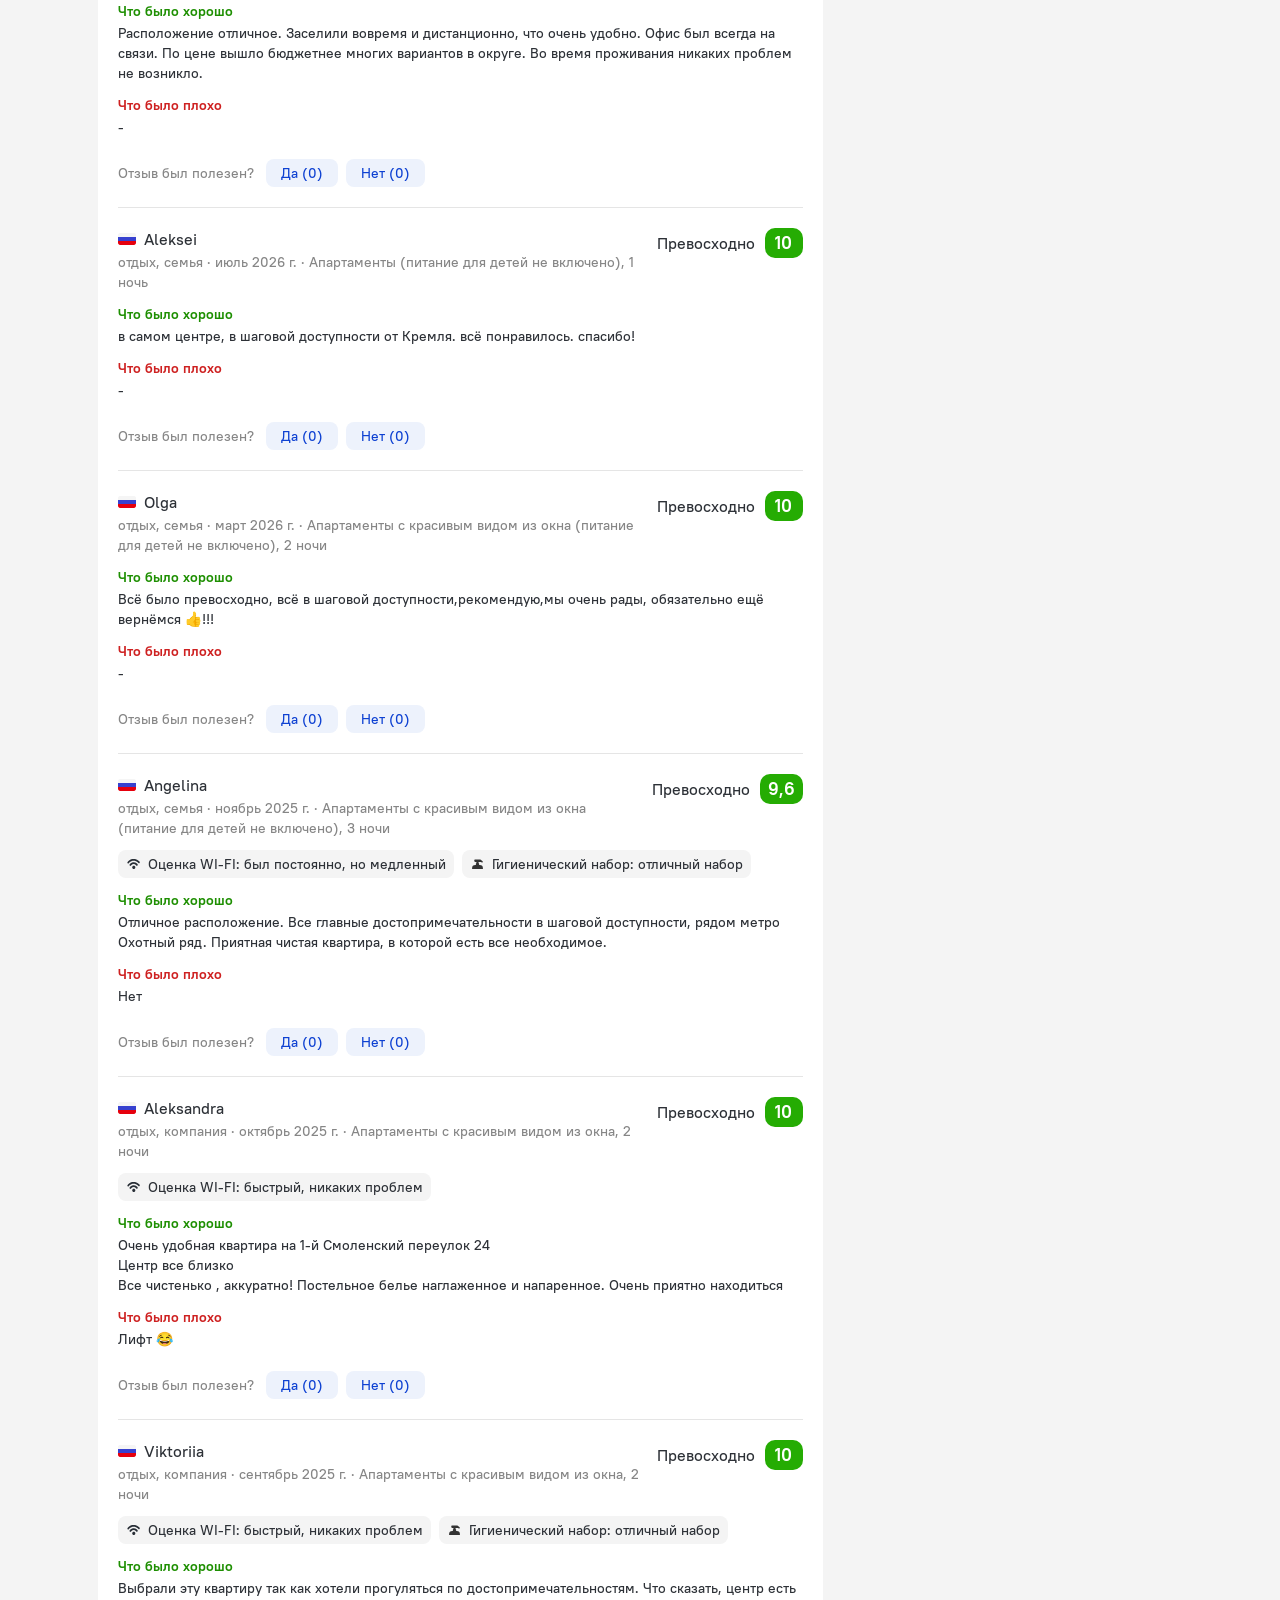
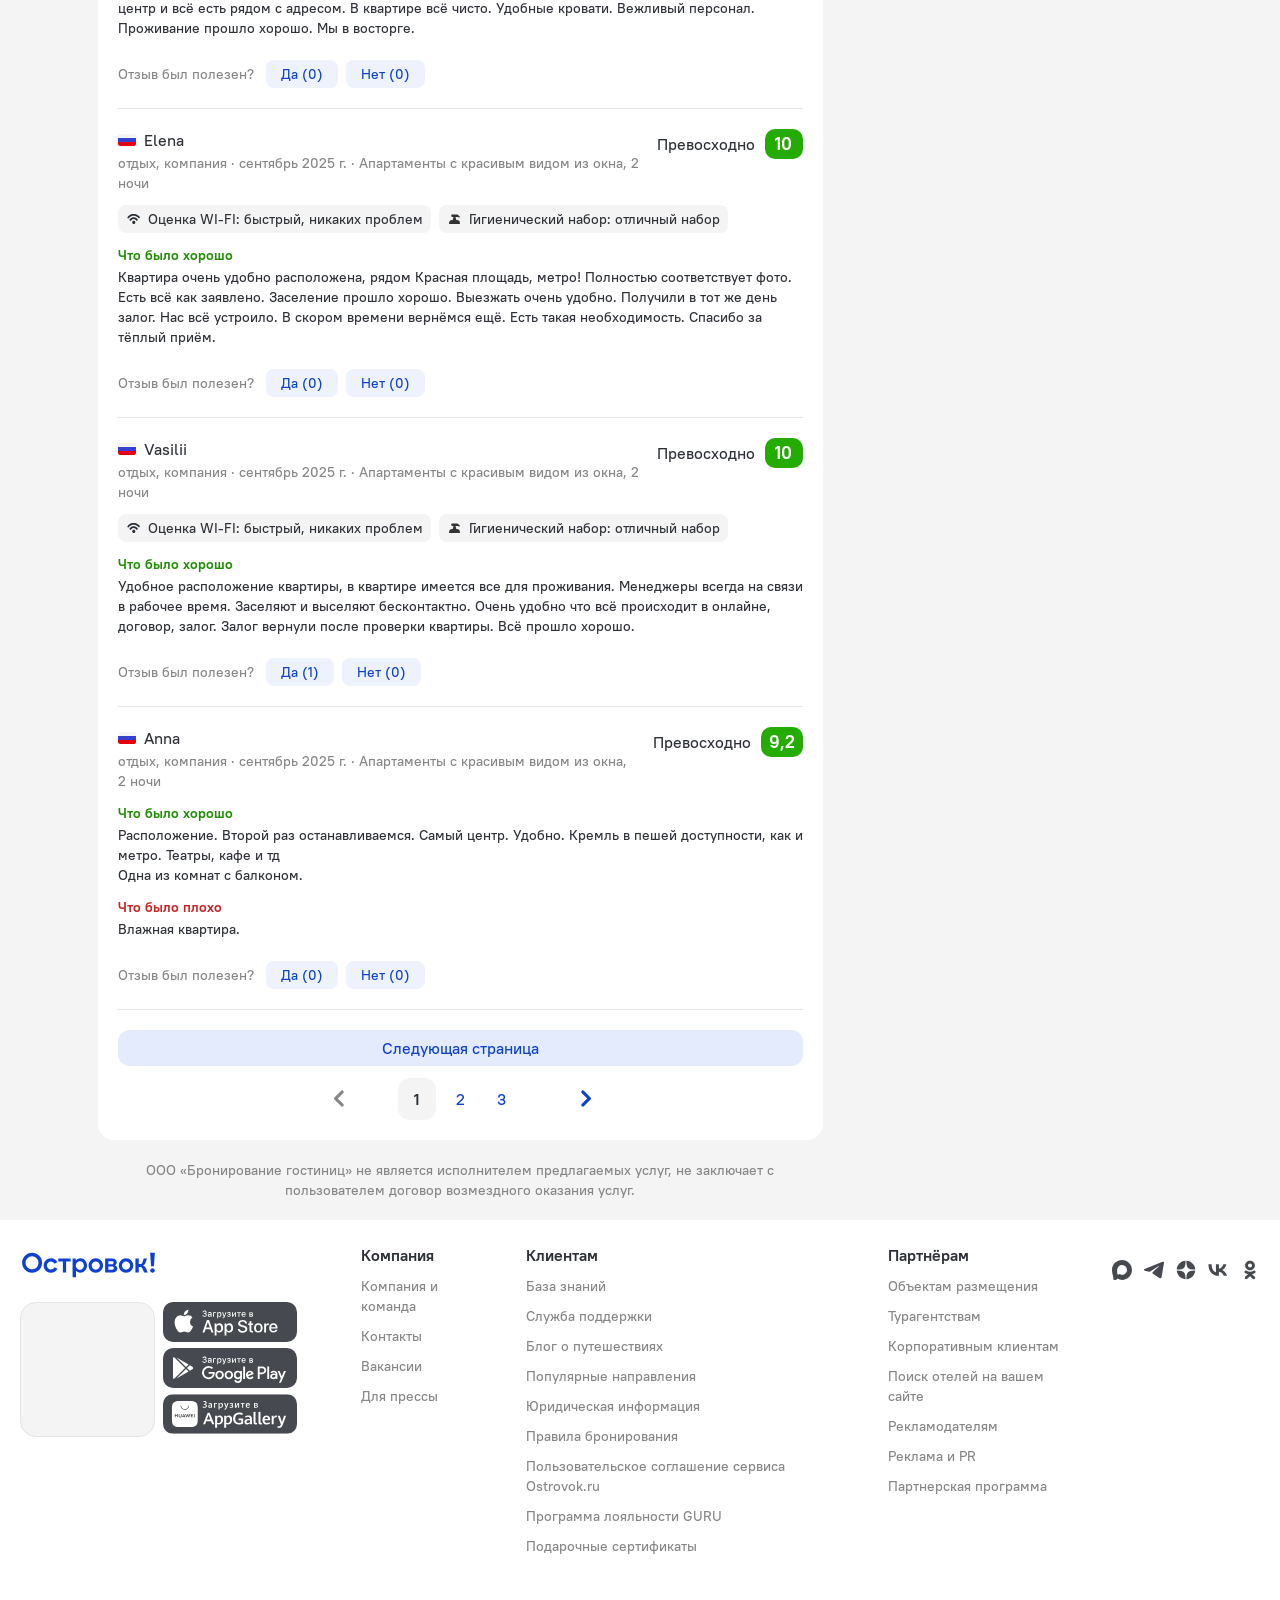
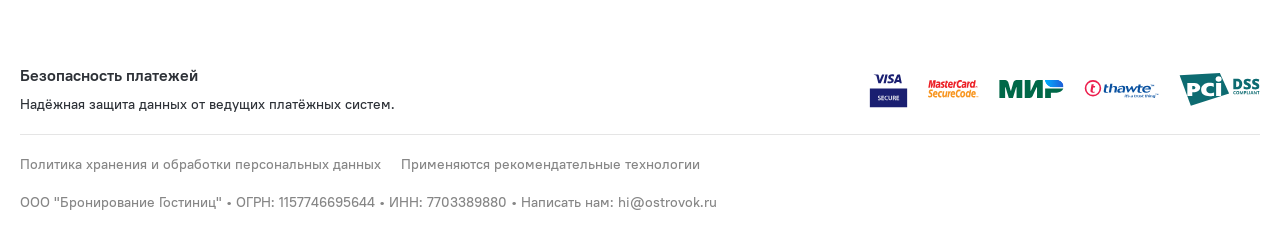
==== commit f573cc18: "Reviews sort/sheet/photos, mobile block order, payment switch and prod-style price bar; rate sheet m" ====
--- a/desktop.html
+++ b/desktop.html
@@ -6,11 +6,11 @@
 <title>Квартира Свободна -Тверская 6/2 — что понравилось гостям, 3 пункта (десктоп)</title>
 <link rel="stylesheet" href="kit/bundles/prod.css">
 <link rel="stylesheet" href="kit/bundles/ok-typography.css">
-<link rel="stylesheet" href="combined.css?a4d305d6">
-<link rel="stylesheet" href="reviews.css?70a2a017">
+<link rel="stylesheet" href="combined.css?46f75fca">
+<link rel="stylesheet" href="reviews.css?adf14aad">
 <link rel="stylesheet" href="about.css?3de6b694">
 <link rel="stylesheet" href="guests.css?9e941f62">
-<link rel="stylesheet" href="rate.css?288c168f">
+<link rel="stylesheet" href="rate.css?4d6cae05">
 <link rel="icon" href="data:,">
 </head>
 <body>
@@ -56,6 +56,6 @@
 <path d="M622 78.9996H608V88.9996H610.937V85.0279C610.937 82.7843 612.756 80.9654 615 80.9654C617.243 80.9654 619.062 82.7843 619.062 85.0279V88.9996H622V78.9996Z" fill="currentColor"/>
 <path d="M617.178 86.8211C617.178 87.6638 616.7 88.3947 616 88.757V87.9996C616 87.4473 615.552 86.9996 615 86.9996C614.447 86.9996 614 87.4473 614 87.9996V88.757C613.299 88.3947 612.821 87.6638 612.821 86.8211C612.821 85.618 615 83.0309 615 83.0309C615 83.0309 617.178 85.618 617.178 86.8211Z" fill="currentColor"/></symbol>
 <symbol id="i-golf" viewBox="32 118 20 20"><path fill-rule="evenodd" clip-rule="evenodd" d="M51.7381 121.309C51.9086 120.901 51.7165 120.433 51.3089 120.262C50.9014 120.092 50.4327 120.284 50.2621 120.691L47.1616 128.1C47.0611 128.289 46.984 128.374 46.9415 128.41C46.9098 128.437 46.8928 128.442 46.8658 128.446C46.7334 128.463 46.5033 128.414 45.9197 128.213L45.7674 128.16C44.6861 127.784 43.0612 127.219 40.6356 127.446C40.5426 127.454 40.4519 127.479 40.3676 127.519C39.7679 127.803 39.4824 128.393 39.3466 128.88C39.2035 129.394 39.172 129.977 39.2098 130.518C39.2478 131.061 39.3594 131.617 39.5425 132.081C39.634 132.313 39.7528 132.546 39.9078 132.747C40.0592 132.944 40.2826 133.159 40.5949 133.268C40.9297 133.384 41.4116 133.453 41.9112 133.481C42.4294 133.511 43.034 133.502 43.6419 133.433C44.246 133.364 44.882 133.233 45.4485 133.005C46.0064 132.78 46.5717 132.429 46.9294 131.876C47.4156 131.124 47.8365 130.347 48.1343 129.763C48.2837 129.47 48.4034 129.223 48.4861 129.048C48.5275 128.961 48.5597 128.891 48.5817 128.843L48.6072 128.788L48.6141 128.772L48.6169 128.766L48.6245 128.749L51.7381 121.309ZM36.0228 128.077C37.6672 128.077 39.0002 126.744 39.0002 125.1C39.0002 123.456 37.6672 122.122 36.0228 122.122C34.3784 122.122 33.0454 123.456 33.0454 125.1C33.0454 126.744 34.3784 128.077 36.0228 128.077ZM36.8769 129.313H35.1688C34.5614 129.313 34.2096 130.094 34.5317 130.609C34.7123 130.898 34.8862 131.221 35.0228 131.563C35.3203 132.306 35.4408 133.017 35.4896 133.47C35.5192 133.745 35.7467 133.969 36.0228 133.969C36.299 133.969 36.5265 133.745 36.5561 133.47C36.6049 133.017 36.7254 132.306 37.0228 131.563C37.1594 131.221 37.3334 130.898 37.514 130.609C37.8361 130.094 37.4843 129.313 36.8769 129.313Z" fill="currentColor"/></symbol>
-</svg><svg width="0" height="0" style="position:absolute" aria-hidden="true"><symbol id="x-bed" viewBox="0 0 20 20"><path d="M17.1201 9.88867C18.2503 9.88867 19.167 10.8054 19.167 11.9355V16.6416C19.167 16.8675 18.9837 17.0506 18.7578 17.0508H17.5293C17.3034 17.0506 17.1201 16.8675 17.1201 16.6416V15.4141C17.1201 15.188 16.937 15.0049 16.7109 15.0049H3.20508C2.97927 15.0051 2.7959 15.1882 2.7959 15.4141V16.6416C2.7959 16.8676 2.61275 17.0508 2.38672 17.0508H1.15918C0.933189 17.0507 0.75 16.8676 0.75 16.6416V11.9355C0.75 10.8055 1.66594 9.88889 2.7959 9.88867H17.1201ZM15.0742 3.75C16.2042 3.75008 17.1199 4.66599 17.1201 5.7959V8.86621H15.0742V7.84277C15.0742 7.2777 14.6159 6.81934 14.0508 6.81934H12.0049C11.4398 6.81934 10.9814 7.2777 10.9814 7.84277V8.86621H8.93555V7.84277C8.93555 7.27773 8.47715 6.81937 7.91211 6.81934H5.86621C5.30114 6.81934 4.84277 7.2777 4.84277 7.84277V8.86621H2.7959V5.7959C2.79611 4.66594 3.71277 3.75 4.84277 3.75H15.0742Z" fill="currentColor"/></symbol><symbol id="x-kids" viewBox="0 0 20 20"><path d="M13.0576 3.81802C13.0576 5.37436 11.7959 6.63603 10.2396 6.63603C8.68324 6.63603 7.42157 5.37436 7.42157 3.81802C7.42157 2.26167 8.68324 1 10.2396 1C11.7959 1 13.0576 2.26167 13.0576 3.81802Z" fill="currentColor"/><path d="M6.70943 7.61382C7.17379 7.30226 7.72033 7.1359 8.27951 7.1359H10.2398C10.2535 7.1359 10.2672 7.136 10.2808 7.13619H11.7215C12.2807 7.13619 12.8272 7.30256 13.2916 7.61411L16.3786 9.68537C16.8239 9.98408 16.9453 10.5857 16.6508 11.0337C16.4064 11.4056 15.9417 11.5654 15.5203 11.4225L13.0577 10.5875L13.0577 11.0303C13.0576 11.2018 12.9625 11.359 12.8107 11.4387C11.2007 12.2833 9.27855 12.2833 7.66858 11.4387C7.51673 11.3591 7.42162 11.2017 7.42164 11.0302L7.42174 10.425L4.48073 11.4222C4.05931 11.5651 3.59456 11.4053 3.35016 11.0334C3.0557 10.5854 3.17715 9.98379 3.62236 9.68507L6.70943 7.61382Z" fill="currentColor"/><path d="M11.2236 14.4775L12.1327 15.5583C12.2491 15.6967 12.2646 15.8938 12.1712 16.0487L11.3735 17.3718C11.0406 17.9239 11.267 18.6429 11.8561 18.9048C12.3214 19.1116 12.868 18.9626 13.1639 18.5482L14.2769 16.9896C15.0642 15.887 14.9555 14.3802 14.018 13.4021L13.2608 12.612C13.1546 12.5012 12.9794 12.4957 12.8665 12.5996L11.2484 14.0888C11.1375 14.1908 11.1266 14.3621 11.2236 14.4775Z" fill="currentColor"/><path d="M8.34495 15.5583L9.25402 14.4775C9.35105 14.3621 9.34011 14.1908 9.22919 14.0888L7.6136 12.6019C7.49974 12.4971 7.32269 12.5037 7.21698 12.6167L6.42534 13.463C5.50069 14.4514 5.40937 15.9576 6.20781 17.0505L7.30936 18.5583C7.60855 18.9678 8.15294 19.1131 8.61639 18.9071C9.20827 18.644 9.43565 17.9217 9.10122 17.3669L8.30644 16.0487C8.21308 15.8938 8.22856 15.6967 8.34495 15.5583Z" fill="currentColor"/></symbol><symbol id="x-area" viewBox="0 0 20 20"><path d="M14.14 4.48692C14.3316 4.68576 14.6481 4.69161 14.847 4.49999L15.25 4.11157V10.9143L14.847 10.5259C14.6481 10.3343 14.3316 10.3401 14.14 10.539C13.9484 10.7378 13.9542 11.0543 14.153 11.246L16 13.0259L17.847 11.246C18.0458 11.0543 18.0516 10.7378 17.86 10.539C17.6684 10.3401 17.3519 10.3343 17.153 10.5259L16.75 10.9143V4.11157L17.153 4.49999C17.3519 4.69161 17.6684 4.68576 17.86 4.48692C18.0516 4.28808 18.0458 3.97156 17.847 3.77994L16.75 2.72278V2.69439H16.7205L16 2L15.2795 2.69439H15.25V2.72278L14.153 3.77994C13.9542 3.97156 13.9484 4.28809 14.14 4.48692Z" fill="currentColor"/><path d="M2 3.00002C2 2.44773 2.44772 2.00002 3 2.00002H12C12.5523 2.00002 13 2.44773 13 3.00002V12C13 12.5523 12.5523 13 12 13H3C2.44772 13 2 12.5523 2 12V3.00002Z" fill="currentColor"/><path d="M4.47398 14.14C4.67282 14.3316 4.67867 14.6481 4.48705 14.847L4.09863 15.25H10.9014L10.513 14.847C10.3213 14.6481 10.3272 14.3316 10.526 14.14C10.7249 13.9484 11.0414 13.9542 11.233 14.1531L12.2902 15.25H12.3186V15.2795L13.013 16L12.3186 16.7206V16.75H12.2902L11.233 17.847C11.0414 18.0458 10.7249 18.0517 10.526 17.86C10.3272 17.6684 10.3213 17.3519 10.513 17.1531L10.9014 16.75H4.09863L4.48705 17.1531C4.67867 17.3519 4.67282 17.6684 4.47398 17.86C4.27515 18.0517 3.95862 18.0458 3.767 17.847L1.98706 16L3.767 14.1531C3.95862 13.9542 4.27515 13.9484 4.47398 14.14Z" fill="currentColor"/></symbol></svg><script src="hl.js?197bfbcf"></script><script src="rate.js?e14025e8"></script><script src="spoiler.js?83447797"></script>
+</svg><svg width="0" height="0" style="position:absolute" aria-hidden="true"><symbol id="x-bed" viewBox="0 0 20 20"><path d="M17.1201 9.88867C18.2503 9.88867 19.167 10.8054 19.167 11.9355V16.6416C19.167 16.8675 18.9837 17.0506 18.7578 17.0508H17.5293C17.3034 17.0506 17.1201 16.8675 17.1201 16.6416V15.4141C17.1201 15.188 16.937 15.0049 16.7109 15.0049H3.20508C2.97927 15.0051 2.7959 15.1882 2.7959 15.4141V16.6416C2.7959 16.8676 2.61275 17.0508 2.38672 17.0508H1.15918C0.933189 17.0507 0.75 16.8676 0.75 16.6416V11.9355C0.75 10.8055 1.66594 9.88889 2.7959 9.88867H17.1201ZM15.0742 3.75C16.2042 3.75008 17.1199 4.66599 17.1201 5.7959V8.86621H15.0742V7.84277C15.0742 7.2777 14.6159 6.81934 14.0508 6.81934H12.0049C11.4398 6.81934 10.9814 7.2777 10.9814 7.84277V8.86621H8.93555V7.84277C8.93555 7.27773 8.47715 6.81937 7.91211 6.81934H5.86621C5.30114 6.81934 4.84277 7.2777 4.84277 7.84277V8.86621H2.7959V5.7959C2.79611 4.66594 3.71277 3.75 4.84277 3.75H15.0742Z" fill="currentColor"/></symbol><symbol id="x-kids" viewBox="0 0 20 20"><path d="M13.0576 3.81802C13.0576 5.37436 11.7959 6.63603 10.2396 6.63603C8.68324 6.63603 7.42157 5.37436 7.42157 3.81802C7.42157 2.26167 8.68324 1 10.2396 1C11.7959 1 13.0576 2.26167 13.0576 3.81802Z" fill="currentColor"/><path d="M6.70943 7.61382C7.17379 7.30226 7.72033 7.1359 8.27951 7.1359H10.2398C10.2535 7.1359 10.2672 7.136 10.2808 7.13619H11.7215C12.2807 7.13619 12.8272 7.30256 13.2916 7.61411L16.3786 9.68537C16.8239 9.98408 16.9453 10.5857 16.6508 11.0337C16.4064 11.4056 15.9417 11.5654 15.5203 11.4225L13.0577 10.5875L13.0577 11.0303C13.0576 11.2018 12.9625 11.359 12.8107 11.4387C11.2007 12.2833 9.27855 12.2833 7.66858 11.4387C7.51673 11.3591 7.42162 11.2017 7.42164 11.0302L7.42174 10.425L4.48073 11.4222C4.05931 11.5651 3.59456 11.4053 3.35016 11.0334C3.0557 10.5854 3.17715 9.98379 3.62236 9.68507L6.70943 7.61382Z" fill="currentColor"/><path d="M11.2236 14.4775L12.1327 15.5583C12.2491 15.6967 12.2646 15.8938 12.1712 16.0487L11.3735 17.3718C11.0406 17.9239 11.267 18.6429 11.8561 18.9048C12.3214 19.1116 12.868 18.9626 13.1639 18.5482L14.2769 16.9896C15.0642 15.887 14.9555 14.3802 14.018 13.4021L13.2608 12.612C13.1546 12.5012 12.9794 12.4957 12.8665 12.5996L11.2484 14.0888C11.1375 14.1908 11.1266 14.3621 11.2236 14.4775Z" fill="currentColor"/><path d="M8.34495 15.5583L9.25402 14.4775C9.35105 14.3621 9.34011 14.1908 9.22919 14.0888L7.6136 12.6019C7.49974 12.4971 7.32269 12.5037 7.21698 12.6167L6.42534 13.463C5.50069 14.4514 5.40937 15.9576 6.20781 17.0505L7.30936 18.5583C7.60855 18.9678 8.15294 19.1131 8.61639 18.9071C9.20827 18.644 9.43565 17.9217 9.10122 17.3669L8.30644 16.0487C8.21308 15.8938 8.22856 15.6967 8.34495 15.5583Z" fill="currentColor"/></symbol><symbol id="x-area" viewBox="0 0 20 20"><path d="M14.14 4.48692C14.3316 4.68576 14.6481 4.69161 14.847 4.49999L15.25 4.11157V10.9143L14.847 10.5259C14.6481 10.3343 14.3316 10.3401 14.14 10.539C13.9484 10.7378 13.9542 11.0543 14.153 11.246L16 13.0259L17.847 11.246C18.0458 11.0543 18.0516 10.7378 17.86 10.539C17.6684 10.3401 17.3519 10.3343 17.153 10.5259L16.75 10.9143V4.11157L17.153 4.49999C17.3519 4.69161 17.6684 4.68576 17.86 4.48692C18.0516 4.28808 18.0458 3.97156 17.847 3.77994L16.75 2.72278V2.69439H16.7205L16 2L15.2795 2.69439H15.25V2.72278L14.153 3.77994C13.9542 3.97156 13.9484 4.28809 14.14 4.48692Z" fill="currentColor"/><path d="M2 3.00002C2 2.44773 2.44772 2.00002 3 2.00002H12C12.5523 2.00002 13 2.44773 13 3.00002V12C13 12.5523 12.5523 13 12 13H3C2.44772 13 2 12.5523 2 12V3.00002Z" fill="currentColor"/><path d="M4.47398 14.14C4.67282 14.3316 4.67867 14.6481 4.48705 14.847L4.09863 15.25H10.9014L10.513 14.847C10.3213 14.6481 10.3272 14.3316 10.526 14.14C10.7249 13.9484 11.0414 13.9542 11.233 14.1531L12.2902 15.25H12.3186V15.2795L13.013 16L12.3186 16.7206V16.75H12.2902L11.233 17.847C11.0414 18.0458 10.7249 18.0517 10.526 17.86C10.3272 17.6684 10.3213 17.3519 10.513 17.1531L10.9014 16.75H4.09863L4.48705 17.1531C4.67867 17.3519 4.67282 17.6684 4.47398 17.86C4.27515 18.0517 3.95862 18.0458 3.767 17.847L1.98706 16L3.767 14.1531C3.95862 13.9542 4.27515 13.9484 4.47398 14.14Z" fill="currentColor"/></symbol></svg><script src="hl.js?ce8dff71"></script><script src="rate.js?e14025e8"></script><script src="spoiler.js?83447797"></script><script src="reviews-ui.js?4f309509"></script><script src="ok-bar.js?1621076a"></script>
 </body>
 </html>
--- a/combined.css
+++ b/combined.css
@@ -28,7 +28,7 @@
 #hl .sp svg { width: 24px; height: 28px; overflow: visible; }
 #hl .sp svg path, #hl .sp svg circle { transform-box: fill-box; transform-origin: center; }
 @keyframes twinkle-static { 0%,100% { transform: scale(1); opacity: 1 } 50% { transform: scale(.55); opacity: .35 } }
-#hl .a6 { position: relative; cursor: pointer; overflow: hidden; isolation: isolate; }
+#hl .a6 { position: relative; overflow: hidden; isolation: isolate; }
 #hl .a6::after { content: ""; position: absolute; top: 0; bottom: 0; left: 0; width: 360px; pointer-events: none; opacity: 0;
   background: linear-gradient(90deg,rgba(238,174,60,0) 0%,rgba(238,174,60,.74) 39.6%,#EEAE3C 52.1%,rgba(238,174,60,.85) 64.6%,rgba(238,174,60,.59) 75.6%,rgba(238,174,60,0) 100%);
   mix-blend-mode: lighten; transform: translateX(-380px); }
--- a/reviews.css
+++ b/reviews.css
@@ -25,7 +25,7 @@
   .HotelReviews_hotelReviews__i3ZP_ .HotelReviews_title__dOtRJ { font-size: 24px; line-height: 30px; font-weight: 700; color: var(--palette-black); }
   .HotelReviews_hotelReviews__i3ZP_ .HotelReviews_header__JgLYO > :not(.HotelReviews_title__dOtRJ) { display: none; }
 
-  /* ---------- сводка: оценка + шкалы в 2 колонки (как на мобилке) ---------- */
+  /* ---------- сводка: оценка + шкалы в 3 колонки (8 шкал — 3 строки вместо 4) ---------- */
   .HotelReviews_hotelReviews__i3ZP_ .Rating_rating__tVvPz { display: block; padding: 0 0 20px; margin: 0; border-bottom: 1px solid var(--border, #e5e5e5); }
   /* общая оценка — плоская зелёная плашка в размерах RatingBadge прода (54×48, r12, 24/30 bold) вместо флажка-ленты
      (на проде он свисает с верхнего края карточки; под заголовком «Отзывы» ему не за что держаться) */
@@ -40,7 +40,7 @@
   .HotelReviews_hotelReviews__i3ZP_ .Rating_description__eIGzB { font-size: 16px; line-height: 22px; font-weight: 700; }
   .HotelReviews_hotelReviews__i3ZP_ .Rating_reviews__jN525 { font-size: 14px; line-height: 20px; font-weight: 480; color: var(--palette-dark, #868686); }
   .HotelReviews_hotelReviews__i3ZP_ .Rating_detailedlist__6bb79 {
-    display: grid; grid-template-columns: 1fr 1fr; column-gap: 24px; row-gap: 12px; width: auto; margin: 20px 0 0; padding: 0; }
+    display: grid; grid-template-columns: repeat(3, minmax(0, 1fr)); column-gap: 24px; row-gap: 12px; width: auto; margin: 20px 0 0; padding: 0; }
   .HotelReviews_hotelReviews__i3ZP_ .Rating_detailedItem__3c3vZ { width: auto; margin: 0; padding: 0; }
   .HotelReviews_hotelReviews__i3ZP_ .Rating_detailedWrapper__D78k3 { margin-top: 6px; }
   .HotelReviews_hotelReviews__i3ZP_ .Rating_detailedValue__xXOSu { font-size: 14px; line-height: 20px; font-weight: 480; }
@@ -49,15 +49,15 @@
   .HotelReviews_hotelReviews__i3ZP_ .UgcGallery_UgcGallery__WKIFZ { padding: 20px 0 0; margin: 0; }
   .HotelReviews_hotelReviews__i3ZP_ .UgcGallery_UgcGallery__title__z0aBJ { margin: 0 0 12px; }
 
+  /* ---------- фото гостей и сортировка — одним рядом: фото слева, поле сортировки справа по низу фото
+     (раньше друг под другом, справа от них пустота). Карточка — flex с переносом, остальные дети на всю ширину ---------- */
+  .ApartmentPage_sidebarWrapperLeftCol__UIXmj > .HotelReviews_hotelReviews__i3ZP_ { flex-flow: row wrap; }
+  .HotelReviews_hotelReviews__i3ZP_ > *, .HotelReviews_hotelReviews__i3ZP_ .HotelReviews_content__ieyas > * { flex: 0 0 100%; min-width: 0; }
+  .HotelReviews_hotelReviews__i3ZP_ .HotelReviews_content__ieyas > div:has(.UgcGallery_UgcGallery__WKIFZ) { flex: 1 1 300px; }
+  .HotelReviews_hotelReviews__i3ZP_ .HotelReviews_content__ieyas > .HotelReviews_select__F819D { flex: none; align-self: flex-end; margin-inline-start: auto; }
+
   /* ---------- сортировка: поле прода (InputBase) — чиним раскладку react-select из снимка ---------- */
   .HotelReviews_hotelReviews__i3ZP_ .HotelReviews_select__F819D { width: 260px; margin: 20px 0 0; }
-  .HotelReviews_hotelReviews__i3ZP_ .InputBase_field__MoNDY { position: relative; }
-  .HotelReviews_hotelReviews__i3ZP_ .css-17mbqk2-control { display: flex; align-items: center; justify-content: space-between; min-height: 0; border: 0; background: none; }
-  .HotelReviews_hotelReviews__i3ZP_ .css-tntsk8 { display: flex; align-items: center; min-width: 0; padding: 0; }
-  .HotelReviews_hotelReviews__i3ZP_ .css-62g3xt-dummyInput { position: absolute; opacity: 0; width: 1px; height: 1px; border: 0; padding: 0; }
-  .HotelReviews_hotelReviews__i3ZP_ .css-ztf0hc { display: flex; align-items: center; }
-  .HotelReviews_hotelReviews__i3ZP_ .css-43ykx9-indicatorSeparator { display: none; }
-  .HotelReviews_hotelReviews__i3ZP_ .SingleValue_label__h5u2R { font-size: 16px; line-height: 22px; }
 
   /* ---------- список: отзыв — вертикальная карточка, разделены линиями ---------- */
   .HotelReviews_hotelReviews__i3ZP_ .Reviews_reviews__H2KTq { width: auto; margin: 8px 0 0; padding: 0; }
@@ -175,3 +175,56 @@
   border-radius: 10px; background: #25AC03; filter: none !important; }
 body .Rating_totalRatingIcon__Qo52c .TotalRating_icon__zlrzb { display: none; }
 body .Rating_totalRatingIcon__Qo52c .TotalRating_content__k5u6S { position: static; transform: none; font-size: 18px; line-height: 22px; font-weight: 700; color: #fff; }
+
+/* ================= сортировка отзывов (десктоп + шторка на мобилке) ================= */
+/* поле прода (InputBase) — чиним раскладку react-select из снимка */
+.HotelReviews_hotelReviews__i3ZP_ .InputBase_field__MoNDY { position: relative; }
+.HotelReviews_hotelReviews__i3ZP_ .css-17mbqk2-control { display: flex; align-items: center; justify-content: space-between; min-height: 0; border: 0; background: none; }
+.HotelReviews_hotelReviews__i3ZP_ .css-tntsk8 { display: flex; align-items: center; min-width: 0; padding: 0; }
+.HotelReviews_hotelReviews__i3ZP_ .css-62g3xt-dummyInput { position: absolute; opacity: 0; width: 1px; height: 1px; border: 0; padding: 0; }
+.HotelReviews_hotelReviews__i3ZP_ .css-ztf0hc { display: flex; align-items: center; }
+.HotelReviews_hotelReviews__i3ZP_ .css-43ykx9-indicatorSeparator { display: none; }
+.HotelReviews_hotelReviews__i3ZP_ .SingleValue_label__h5u2R { font-size: 16px; line-height: 22px; }
+.HotelReviews_hotelReviews__i3ZP_ .css-dyr6gj-container { position: relative; }
+.HotelReviews_hotelReviews__i3ZP_ .InputBase_fieldContainer__cXJMl { cursor: pointer; }
+.HotelReviews_hotelReviews__i3ZP_ .InputBase_fieldContainer__cXJMl.ok-sort-open { border-color: #868686; }  /* как у прода в открытом состоянии */
+.HotelReviews_hotelReviews__i3ZP_ .DropdownIndicatorCustom_container__4C7xv { display: block; transition: transform .2s ease; }
+/* меню — как css-…-menu прода: белое, r12, тень 0 2 12 rgba(45,49,55,.3), отступ 2, на ширину поля */
+.ok-sort-menu { position: absolute; z-index: 3; top: 100%; left: 0; right: 0; margin-top: 2px; border-radius: 12px; background: var(--palette-white, #fff);
+  box-shadow: 0 2px 12px 0 rgba(45, 49, 55, .3); color: var(--palette-black, #2d3137); animation: ok-sort-in .15s ease-out; }
+@keyframes ok-sort-in { from { opacity: 0; transform: translateY(-4px); } to { opacity: 1; transform: none; } }
+.ok-sort-menu .Option_option__TZR9o:active { background-color: var(--dropdown-selected-bg); }
+
+/* ================= мобилка: шторка отзывов (модалка прода HotelReviews_background) ================= */
+@media (max-width: 680px) {
+  .HotelReviews_background__WRr58 { transition: background-color .45s ease; }
+  .HotelReviews_background__WRr58 .HotelReviews_header__JgLYO,
+  .HotelReviews_background__WRr58 .HotelReviews_content__ieyas,
+  .HotelReviews_background__WRr58 .HotelReviews_footer__fHbdN { transition: transform .45s cubic-bezier(.32, .72, 0, 1); }
+  .HotelReviews_background__WRr58.ok-rv-off { background-color: rgba(45, 49, 55, 0); }
+  .HotelReviews_background__WRr58.ok-rv-off .HotelReviews_header__JgLYO,
+  .HotelReviews_background__WRr58.ok-rv-off .HotelReviews_content__ieyas { transform: translateY(100vh); }
+  .HotelReviews_background__WRr58.ok-rv-off .HotelReviews_footer__fHbdN { transform: translateY(100%); }
+  /* поле сортировки — на всю ширину шторки, «Раскрыть детали» в снимке без JS не работает */
+  .HotelReviews_background__WRr58 .HotelReviews_select__F819D { width: auto; }
+  .HotelReviews_hotelReviews__i3ZP_ .Review_detailesLink__UQAEU { display: none; }
+
+  /* оценки — прямоугольные плашки вместо флажков-лент (как на десктопе и в сниппете под галереей) */
+  .HotelReviews_hotelReviews__i3ZP_ .TotalRating_wrapper__2lzfr {
+    position: relative; display: flex; align-items: center; justify-content: center; width: auto; min-width: 38px; height: 30px; padding: 0 8px;
+    border-radius: 10px; background: #25AC03; filter: none !important; }
+  .HotelReviews_hotelReviews__i3ZP_ .TotalRating_icon__zlrzb { display: none; }
+  .HotelReviews_hotelReviews__i3ZP_ .TotalRating_content__k5u6S { position: static; transform: none; font-size: 18px; line-height: 22px; font-weight: 700; color: #fff; }
+  /* оценка отзыва в серой полосе — в строку с «Превосходно», по центру полосы (на проде флажок свисал с её верха) */
+  .HotelReviews_hotelReviews__i3ZP_ .Review_rating__3yQTh { display: flex; align-items: center; gap: 10px; padding: 8px 12px; }
+  .HotelReviews_hotelReviews__i3ZP_ .Review_totalRating__2_9m7 { position: static; flex: none; }
+  /* общая оценка в карточке — крупнее, как на десктопе (54×48, r12, 24/30), в поле карточки, «Превосходно» — вровень с её верхом */
+  .HotelReviews_hotelReviews__i3ZP_ .Rating_rating__tVvPz { padding-top: 16px; }
+  .HotelReviews_hotelReviews__i3ZP_ .Rating_total__CoRpm { min-height: 48px; padding-inline-start: 82px; }
+  html[dir] .HotelReviews_hotelReviews__i3ZP_ .Rating_totalRating__v3Kw1 { top: 0; left: 16px; }
+  .HotelReviews_hotelReviews__i3ZP_ .Rating_totalRating__v3Kw1 .TotalRating_wrapper__2lzfr { width: 54px; height: 48px; padding: 0; border-radius: 12px; }
+  .HotelReviews_hotelReviews__i3ZP_ .Rating_totalRating__v3Kw1 .TotalRating_content__k5u6S { font-size: 24px; line-height: 30px; }
+}
+
+/* «Фото гостей»: миниатюра заполняет плитку (у прода — object-fit: cover; в снимке правило не попало, у неквадратных фото пустота снизу) */
+.UgcGallery_UgcGallery__item__yaOoV picture, .UgcGallery_UgcGallery__item__yaOoV img { display: block; width: 100%; height: 100%; object-fit: cover; }
--- a/rate.css
+++ b/rate.css
@@ -46,3 +46,18 @@
 .ok-sb .ok-sb-cond::after { content: ''; position: absolute; inset: -8px -8px -10px; }  /* зона нажатия больше текста */
 /* шторка: двойное поле дат из сайдбара десктопа — над «Отменой» */
 .ok-rs-dates { margin-block-end: 12px; }
+
+/* плашка без шторки (apt-guests3-proto): цена — просто текст, не кнопка */
+p.ok-sb-price { margin: 0; cursor: default; }
+
+/* ---------- мобилка без шторки: нижняя плашка «Цены от … ₽» (как на проде) в белой панели ---------- */
+@media (max-width: 680px) {
+  body .Price_price__hO08h.ok-pb { flex-direction: column; align-items: center; justify-content: center; gap: 4px;
+    padding: 10px 16px calc(10px + env(safe-area-inset-bottom)); background: var(--palette-white, #fff); }
+  body:has(.ok-pb) { padding-bottom: 82px; }
+}
+@media (min-width: 681px) { .ok-pb { display: none !important; } }
+.ok-pb-btn { min-width: 220px; padding-inline: 24px; }
+.ok-pb-note { margin: 0; font-size: 14px; line-height: 20px; color: var(--palette-dark, #868686); }
+/* выбор оплаты в карточке «Доступных вариантов» — та же строка таблицы тарифа, радио из сайдбара прода */
+.ok-pay-cell .RateOptionsSelection_optionsWrapper__q62ks { margin: 0; }
